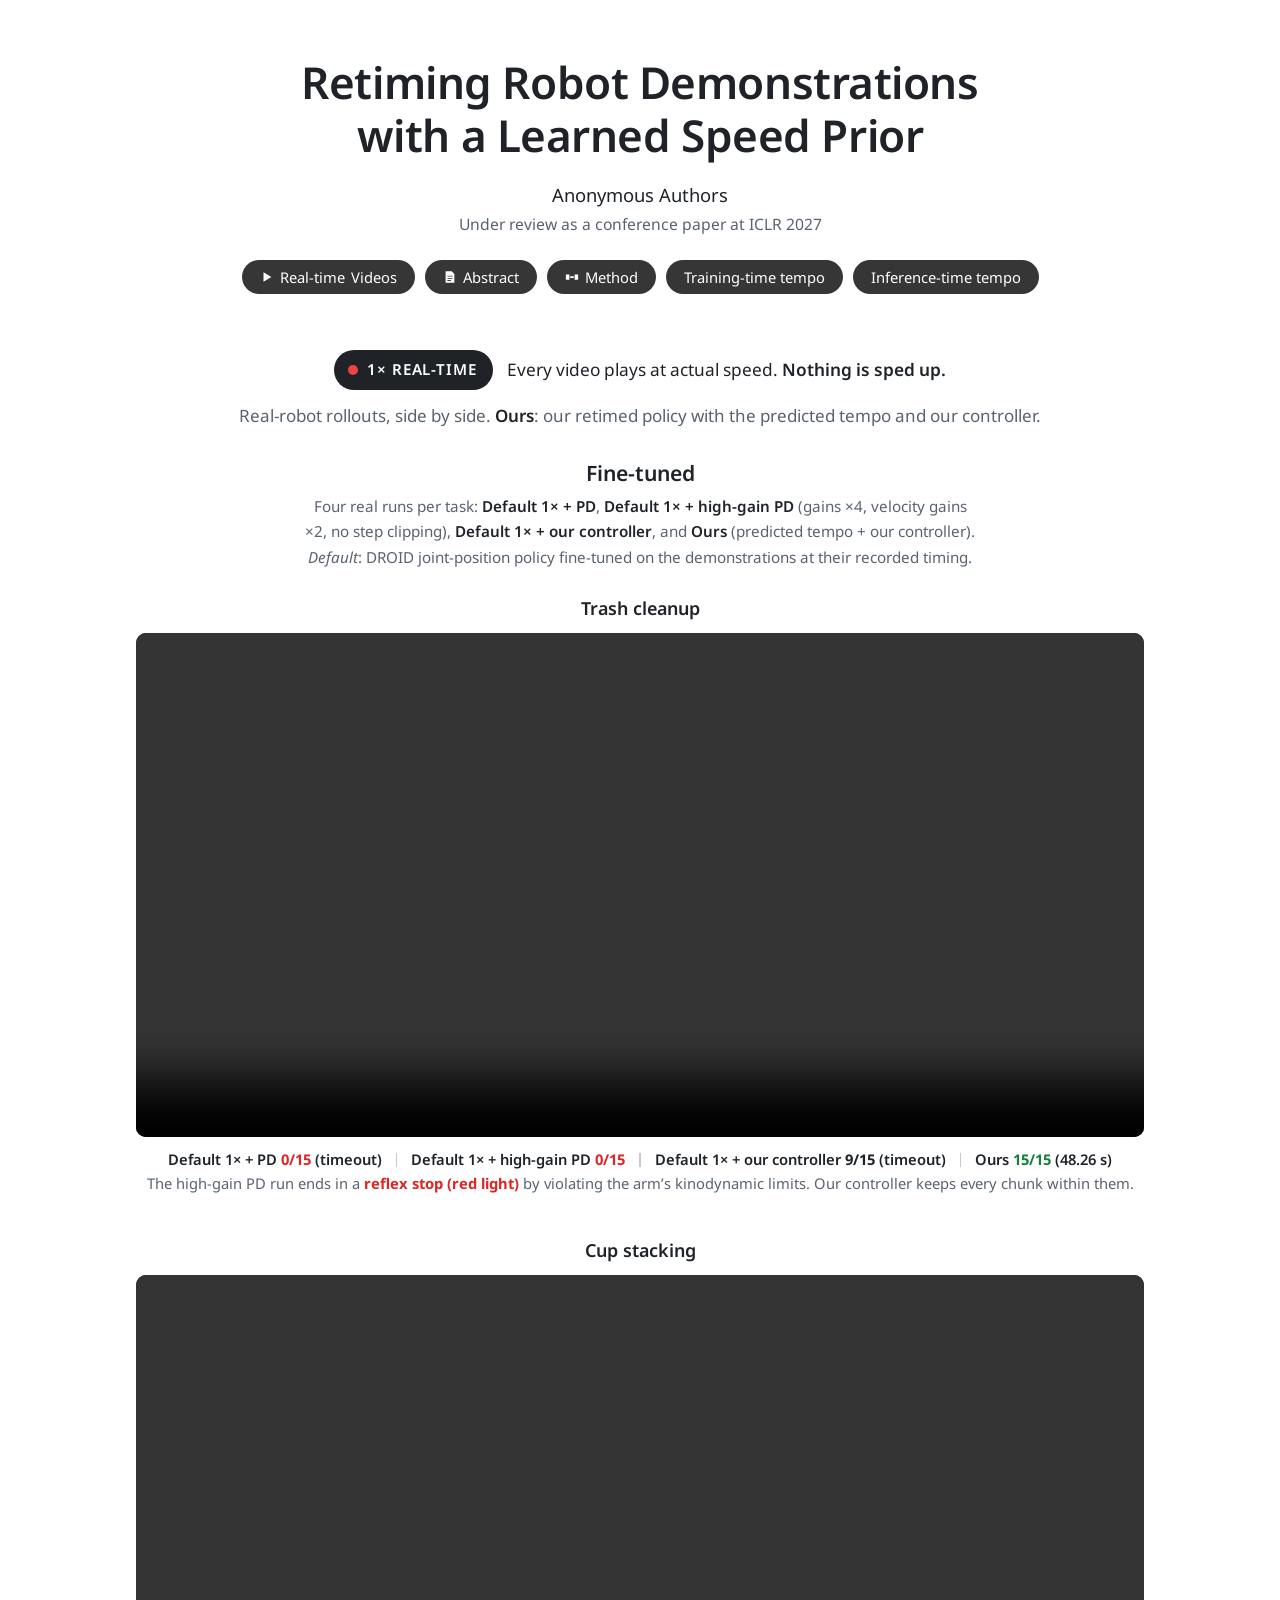
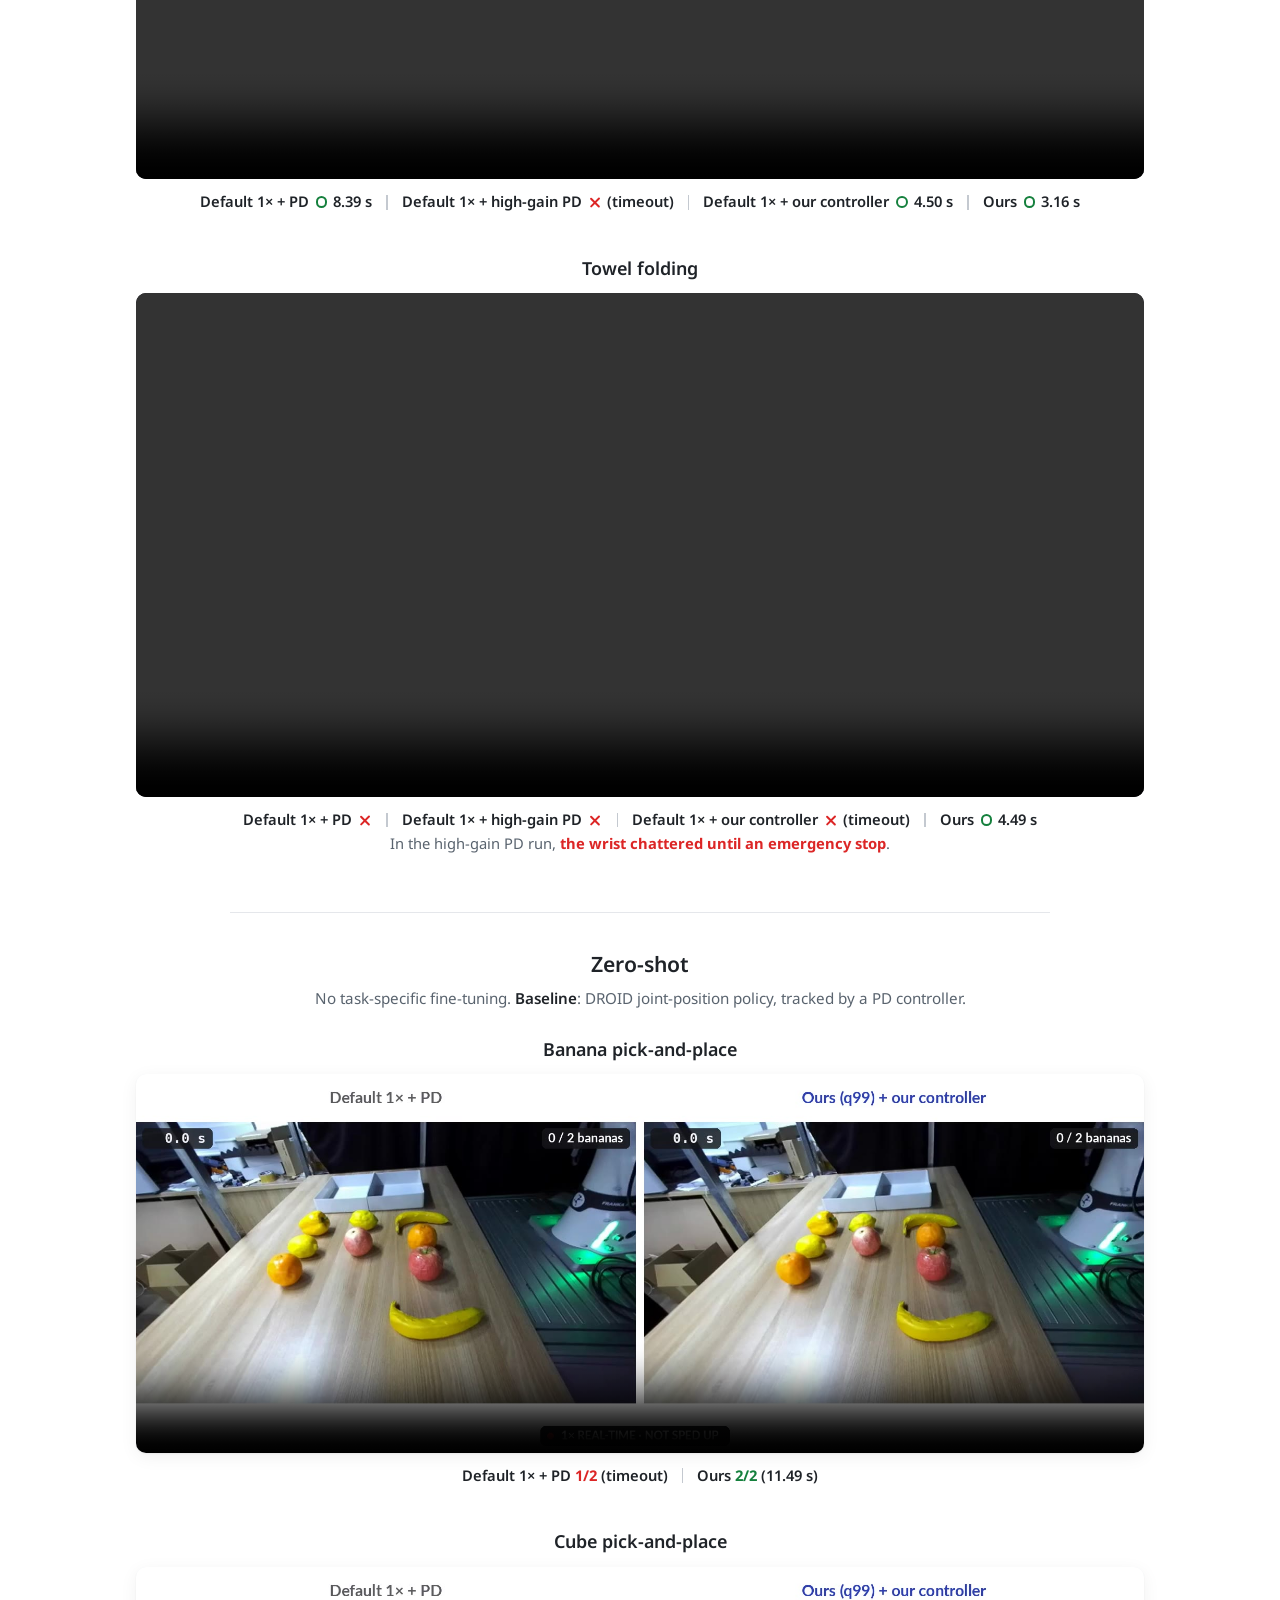
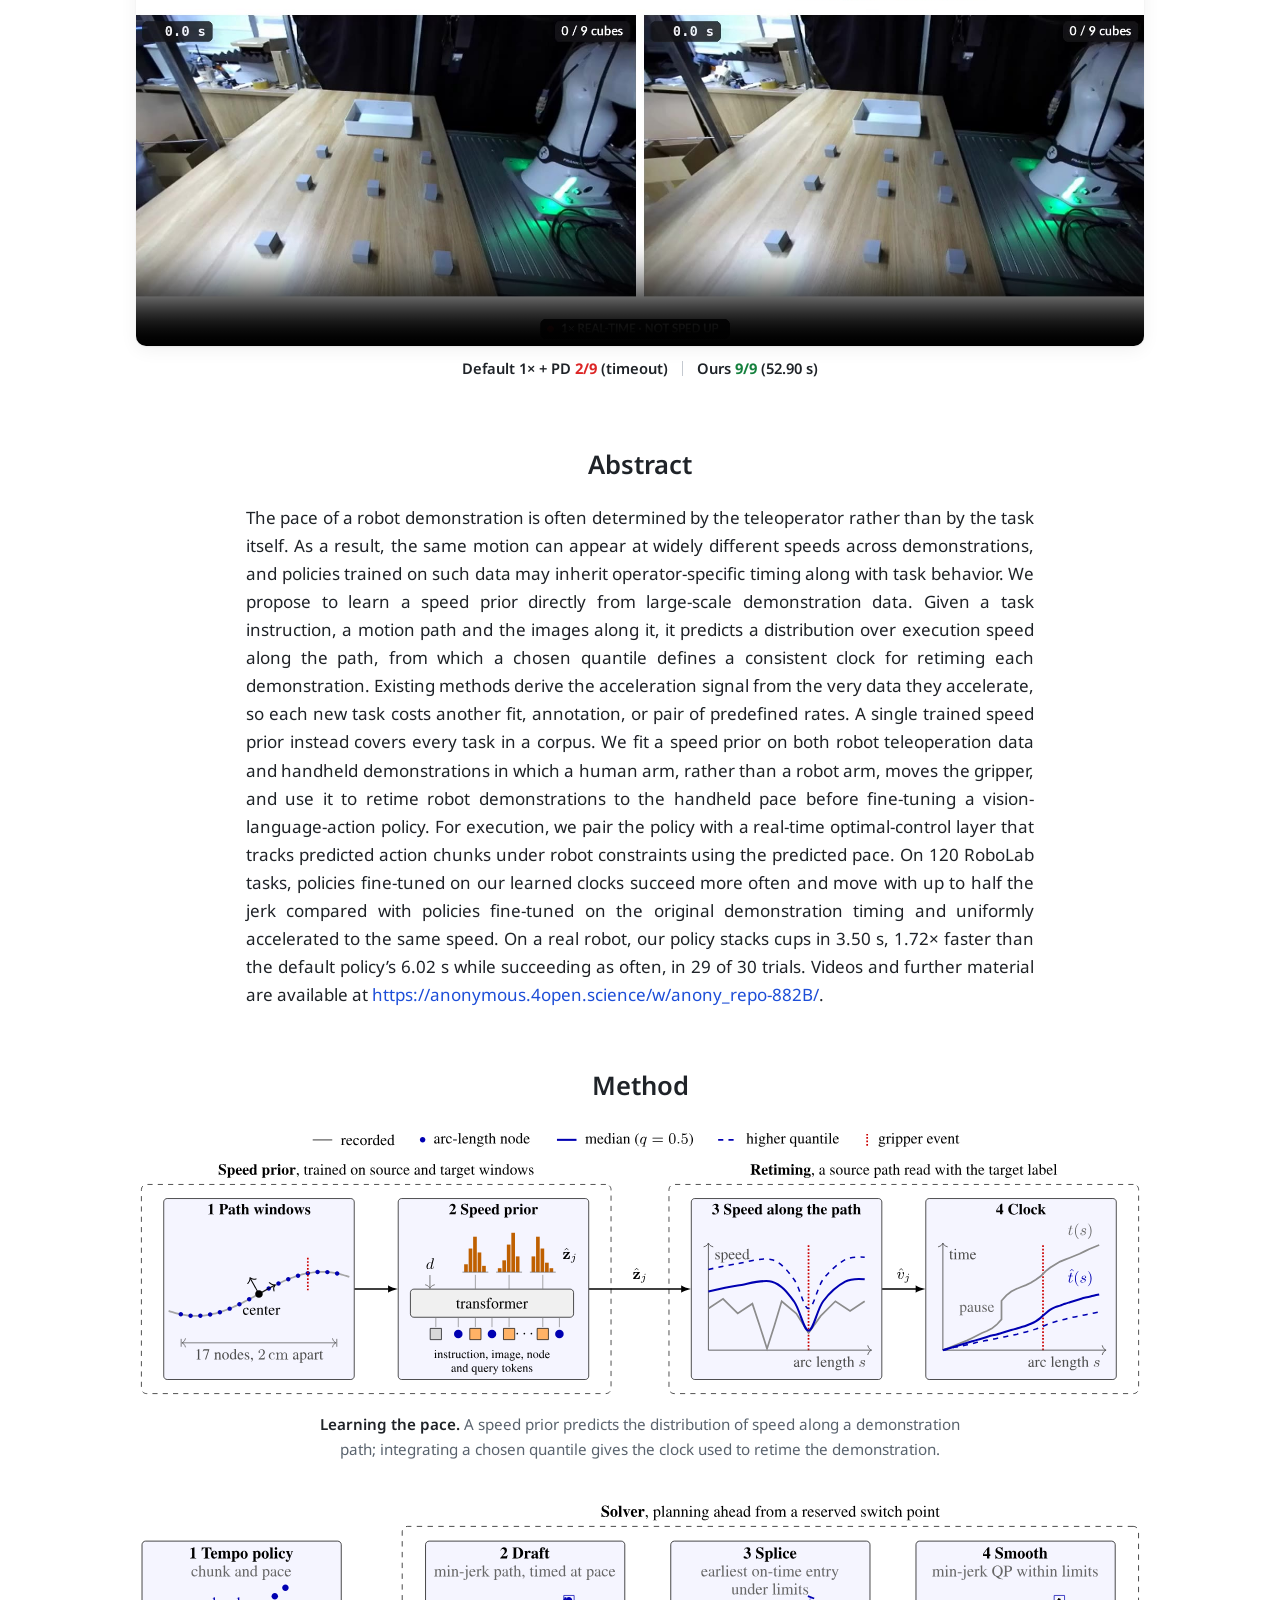
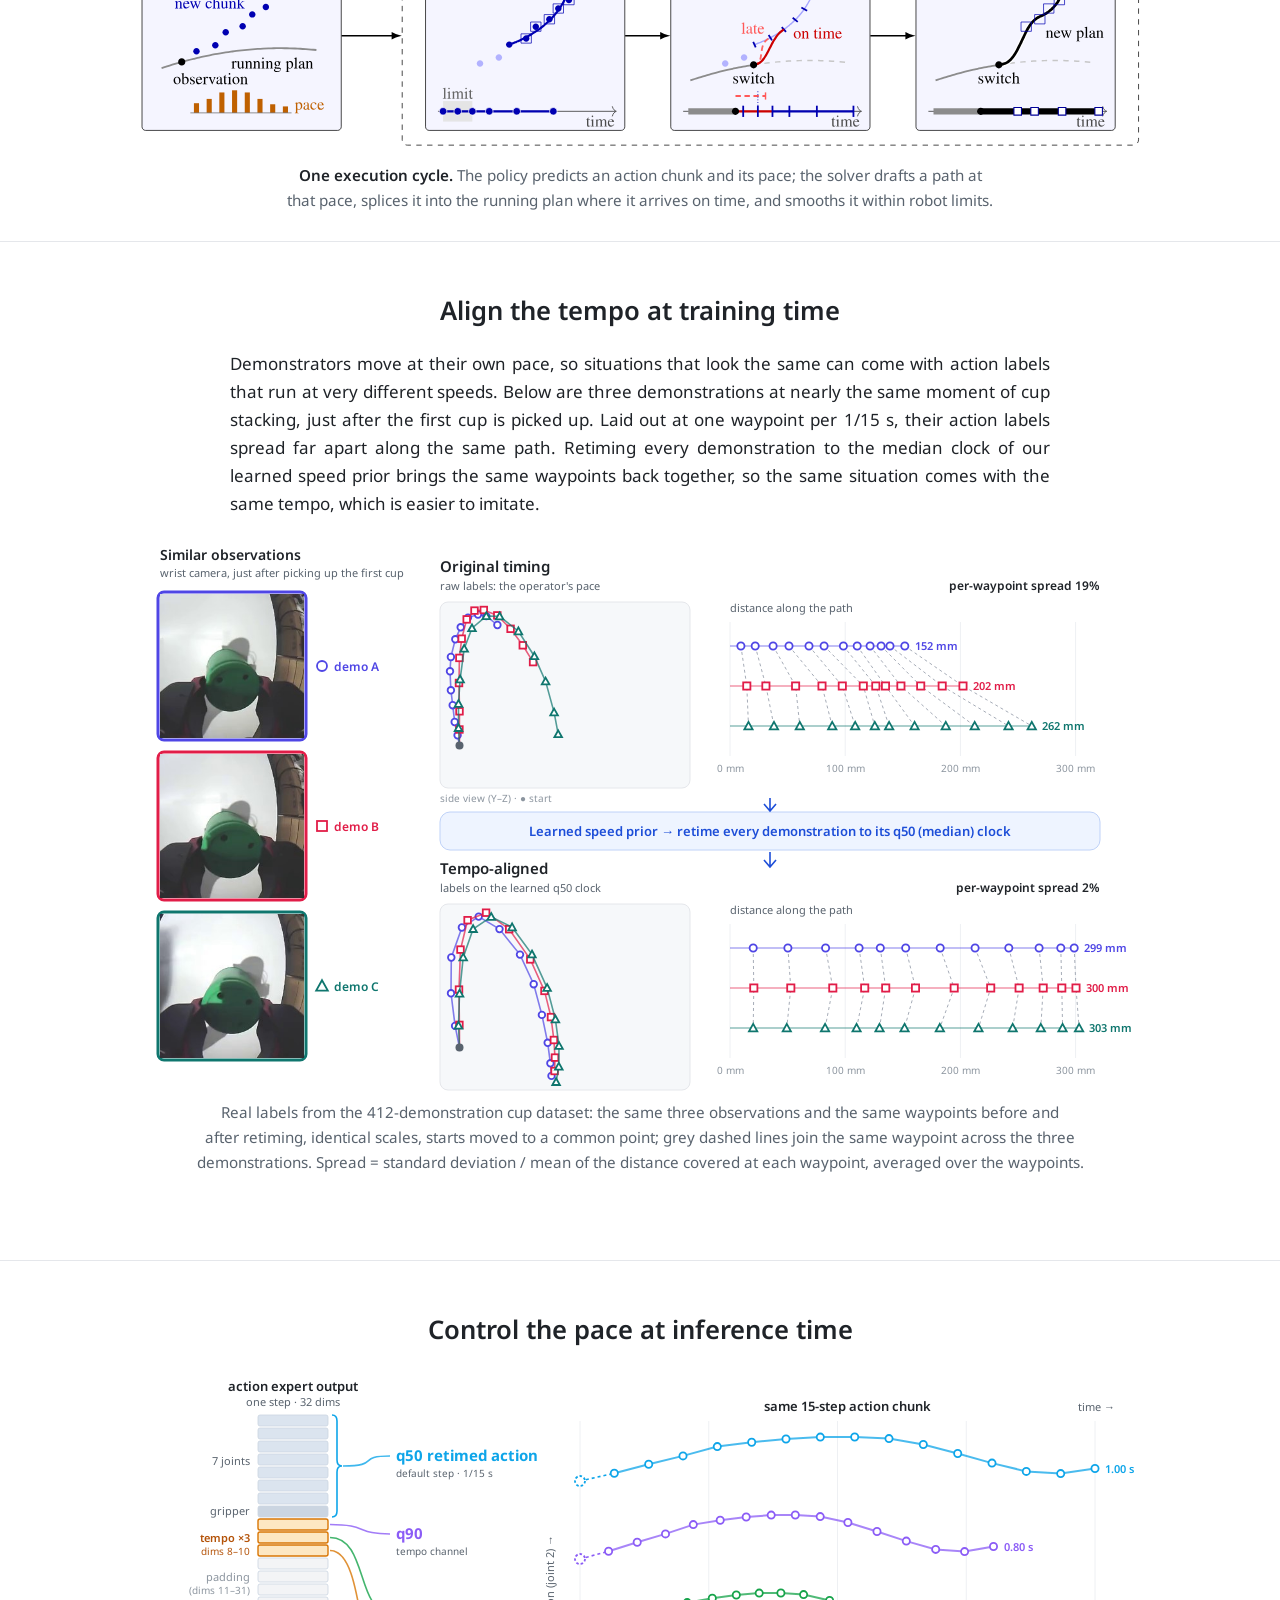
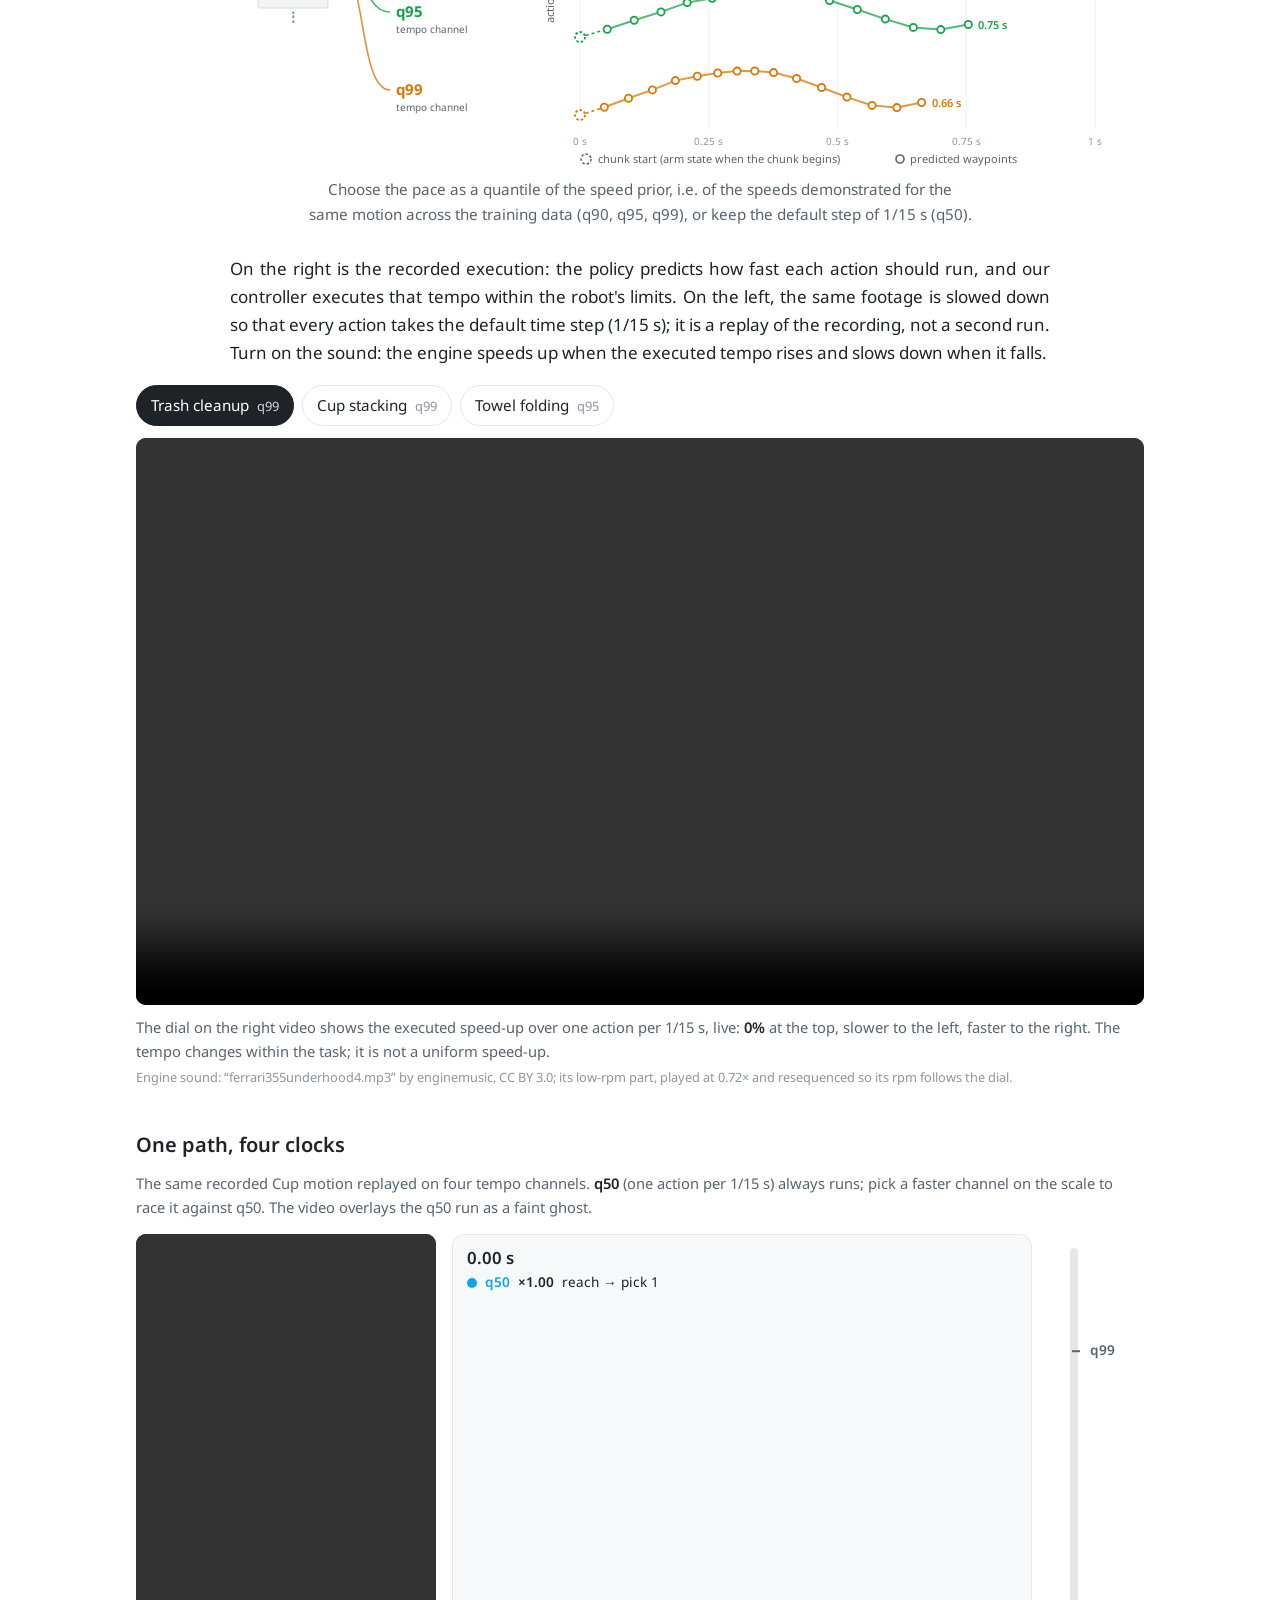
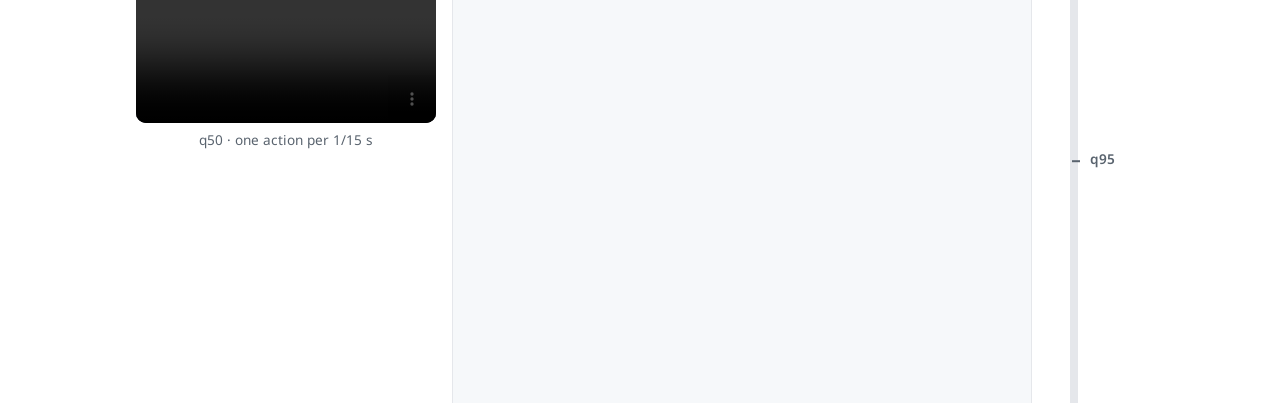
==== index.html @ 2a9e35f8 "Abstract and Method figures from ICLR_2027_new.pdf (Fig. 1 learning the pace, Fig. 2 one execution c" ====
<!DOCTYPE html>
<html lang="en">
<head>
<meta charset="utf-8">
<meta name="viewport" content="width=device-width, initial-scale=1">
<meta name="robots" content="noindex, nofollow">
<meta name="color-scheme" content="light">
<meta name="description" content="Retiming Robot Demonstrations with a Learned Speed Prior: real-robot comparison videos, abstract and method overview.">
<title>Retiming Robot Demonstrations with a Learned Speed Prior</title>
<link rel="icon" href="data:image/svg+xml,%3Csvg xmlns='http://www.w3.org/2000/svg' viewBox='0 0 16 16'%3E%3Ccircle cx='8' cy='8' r='7' fill='%231d4ed8'/%3E%3Cpath d='M6 4.5v7l5.5-3.5z' fill='white'/%3E%3C/svg%3E">
<link rel="preconnect" href="https://fonts.googleapis.com">
<link rel="preconnect" href="https://fonts.gstatic.com" crossorigin>
<link rel="stylesheet" href="https://fonts.googleapis.com/css2?family=Noto+Sans:wght@400;600&display=swap">
<link rel="stylesheet" href="static/css/style.css?v=d8124013">
<link rel="stylesheet" href="static/css/tempo.css?v=18">
<script src="static/js/tempo.js?v=18" defer></script>
</head>
<body>

<header class="hero">
  <div class="container">
    <h1 class="title">Retiming Robot Demonstrations <br>with a Learned Speed Prior</h1>
    <p class="authors">Anonymous Authors</p>
    <p class="venue">Under review as a conference paper at ICLR 2027</p>
    <nav class="links" aria-label="Sections">
      <a class="button" href="#demos"><svg viewBox="0 0 16 16" aria-hidden="true"><path d="M4 2.5v11l9-5.5z"/></svg><span class="hide-sm">Real-time</span>Videos</a>
      <a class="button" href="#abstract"><svg viewBox="0 0 16 16" aria-hidden="true"><path d="M3 1.5h7l3 3v10H3zm2 5v1h6v-1zm0 2.5v1h6V9zm0 2.5v1h4v-1z"/></svg>Abstract</a>
      <a class="button" href="#method"><svg viewBox="0 0 16 16" aria-hidden="true"><path d="M1 5h4v6H1zm5 2h4v2H6zm5-2h4v6h-4z"/></svg>Method</a>
      <a class="button" href="#training-time">Training-time tempo</a>
      <a class="button" href="#inference-time">Inference-time tempo</a>
    </nav>
  </div>
</header>

<main>
  <section id="demos">
    <div class="container">
      <div class="realtime">
        <span class="rt-badge"><span class="rt-dot" aria-hidden="true"></span>1&times; real-time</span>
        <span class="rt-text"><span class="nowrap">Every video plays at actual speed.</span> <strong>Nothing is sped up.</strong></span>
      </div>
      <p class="lead">Real-robot rollouts, side by side. <strong>Ours</strong>: our retimed policy with the predicted tempo and our controller.</p>

      <div class="group-head">
        <h2 class="group-title">Fine-tuned</h2>
        <p class="group-note">Four real runs per task: <strong>Default 1&times; + PD</strong>, <strong>Default 1&times; + high-gain PD</strong> (gains &times;4, velocity gains &times;2, no step clipping), <strong>Default 1&times; + our controller</strong>, and <strong>Ours</strong> (predicted tempo + our controller). <em>Default</em>: DROID joint-position policy fine-tuned on the demonstrations at their recorded timing.</p>
      </div>

      <figure class="demo ladder">
        <h3 class="demo-title">Trash cleanup</h3>
        <video src="static/tempo/ladder_trash.mp4?v=6" controls muted playsinline preload="metadata" aria-label="Trash cleanup: four runs side by side, real time"></video>
        <figcaption class="demo-caption"><span class="result"><span class="it">Default 1&times; + PD <b class="warn">0/15</b> (timeout)</span><span class="sep" aria-hidden="true"></span><span class="it">Default 1&times; + high-gain PD <b class="warn">0/15</b></span><span class="sep" aria-hidden="true"></span><span class="it">Default 1&times; + our controller <b>9/15</b> (timeout)</span><span class="sep" aria-hidden="true"></span><span class="it">Ours <b class="good">15/15</b> (48.26 s)</span></span><br>The high-gain PD run ends in a <b class="warn">reflex stop (red light)</b> by violating the arm&rsquo;s kinodynamic limits. Our controller keeps every chunk within them.</figcaption>
      </figure>
      <figure class="demo ladder">
        <h3 class="demo-title">Cup stacking</h3>
        <video src="static/tempo/ladder_cup.mp4?v=5" controls muted playsinline preload="metadata" aria-label="Cup stacking: four runs side by side, real time"></video>
        <figcaption class="demo-caption"><span class="result"><span class="it">Default 1&times; + PD <span class="mk ok" aria-label="success"></span> 8.39 s</span><span class="sep" aria-hidden="true"></span><span class="it">Default 1&times; + high-gain PD <span class="mk no" aria-label="failure"></span> (timeout)</span><span class="sep" aria-hidden="true"></span><span class="it">Default 1&times; + our controller <span class="mk ok" aria-label="success"></span> 4.50 s</span><span class="sep" aria-hidden="true"></span><span class="it">Ours <span class="mk ok" aria-label="success"></span> 3.16 s</span></span></figcaption>
      </figure>
      <figure class="demo ladder">
        <h3 class="demo-title">Towel folding</h3>
        <video src="static/tempo/ladder_towel.mp4?v=6" controls muted playsinline preload="metadata" aria-label="Towel folding: four runs side by side, real time"></video>
        <figcaption class="demo-caption"><span class="result"><span class="it">Default 1&times; + PD <span class="mk no" aria-label="failure"></span></span><span class="sep" aria-hidden="true"></span><span class="it">Default 1&times; + high-gain PD <span class="mk no" aria-label="failure"></span></span><span class="sep" aria-hidden="true"></span><span class="it">Default 1&times; + our controller <span class="mk no" aria-label="failure"></span> (timeout)</span><span class="sep" aria-hidden="true"></span><span class="it">Ours <span class="mk ok" aria-label="success"></span> 4.49 s</span></span><br>In the high-gain PD run, <b class="warn">the wrist chattered until an emergency stop</b>.</figcaption>
      </figure>


      <div class="group-head sep">
        <h2 class="group-title">Zero-shot</h2>
        <p class="group-note">No task-specific fine-tuning. <strong>Baseline</strong>: DROID joint-position policy, tracked by a PD controller.</p>
      </div>

      <figure class="demo zs">
        <h3 class="demo-title">Banana pick-and-place</h3>
        <div class="video-frame wide">
          <video src="static/tempo/zeroshot_banana.mp4?v=3" poster="static/tempo/zeroshot_banana.jpg?v=3" width="1932" height="726"
                 controls muted playsinline preload="metadata"
                 aria-label="Banana pick-and-place, zero-shot, baseline versus ours, real-time playback"></video>
        </div>
        <figcaption class="demo-caption"><span class="result"><span class="it">Default 1&times; + PD <b class="warn">1/2</b> (timeout)</span><span class="sep" aria-hidden="true"></span><span class="it">Ours <b class="good">2/2</b> (11.49 s)</span></span></figcaption>
      </figure>

      <figure class="demo zs">
        <h3 class="demo-title">Cube pick-and-place</h3>
        <div class="video-frame wide">
          <video src="static/tempo/zeroshot_cube.mp4?v=4" poster="static/tempo/zeroshot_cube.jpg?v=4" width="1932" height="726"
                 controls muted playsinline preload="metadata"
                 aria-label="Cube pick-and-place, zero-shot, baseline versus ours, real-time playback"></video>
        </div>
        <figcaption class="demo-caption"><span class="result"><span class="it">Default 1&times; + PD <b class="warn">2/9</b> (timeout)</span><span class="sep" aria-hidden="true"></span><span class="it">Ours <b class="good">9/9</b> (52.90 s)</span></span></figcaption>
      </figure>
    </div>
  </section>

  <section id="abstract" class="abstract">
    <div class="container narrow">
      <h2 class="section-title">Abstract</h2>
      <p>The pace of a robot demonstration is often determined by the teleoperator rather than by the task itself. As a result, the same motion can appear at widely different speeds across demonstrations, and policies trained on such data may inherit operator-specific timing along with task behavior. We propose to learn a speed prior directly from large-scale demonstration data. Given a task instruction, a motion path and the images along it, it predicts a distribution over execution speed along the path, from which a chosen quantile defines a consistent clock for retiming each demonstration. Existing methods derive the acceleration signal from the very data they accelerate, so each new task costs another fit, annotation, or pair of predefined rates. A single trained speed prior instead covers every task in a corpus. We fit a speed prior on both robot teleoperation data and handheld demonstrations in which a human arm, rather than a robot arm, moves the gripper, and use it to retime robot demonstrations to the handheld pace before fine-tuning a vision-language-action policy. For execution, we pair the policy with a real-time optimal-control layer that tracks predicted action chunks under robot constraints using the predicted pace. On 120 RoboLab tasks, policies fine-tuned on our learned clocks succeed more often and move with up to half the jerk compared with policies fine-tuned on the original demonstration timing and uniformly accelerated to the same speed. On a real robot, our policy stacks cups in 3.50&nbsp;s, 1.72&times; faster than the default policy&rsquo;s 6.02&nbsp;s while succeeding as often, in 29 of 30 trials. Videos and further material are available at <a href="https://anonymous.4open.science/w/anony_repo-882B/">https://anonymous.4open.science/w/anony_repo-882B/</a>.</p>
    </div>
  </section>

  <section id="method">
    <div class="container">
      <h2 class="section-title">Method</h2>

      <figure class="figure">
        <div class="figure-scroll">
          <a href="static/tempo/fig_pace.svg?v=1"><img src="static/tempo/fig_pace.svg?v=1" width="524" height="143"
             alt="Speed prior pipeline: path windows, speed prior, speed along the path, and clock"></a>
        </div>
        <p class="scroll-hint">Swipe to see the whole figure, or tap to enlarge.</p>
        <figcaption><strong>Learning the pace.</strong> A speed prior predicts the distribution of speed along a demonstration path;
          integrating a chosen quantile gives the clock used to retime the demonstration.</figcaption>
      </figure>

      <figure class="figure">
        <div class="figure-scroll">
          <a href="static/tempo/fig_solver.svg?v=1"><img src="static/tempo/fig_solver.svg?v=1" width="524" height="131"
             alt="One execution cycle: tempo policy, then the solver's draft, splice and smooth steps"></a>
        </div>
        <p class="scroll-hint">Swipe to see the whole figure, or tap to enlarge.</p>
        <figcaption><strong>One execution cycle.</strong> The policy predicts an action chunk and its pace; the solver drafts a path at that pace,
          splices it into the running plan where it arrives on time, and smooths it within robot limits.</figcaption>
      </figure>
    </div>
  </section>
<section id="training-time" class="tempo"><div class="container">
<h2 class="section-title">Align the tempo at training time</h2>
<p class="tempo-intro">Demonstrators move at their own pace, so situations that look the same can come with action labels that run at very different speeds. Below are three demonstrations at nearly the same moment of cup stacking, just after the first cup is picked up. Laid out at one waypoint per 1/15 s, their action labels spread far apart along the same path. Retiming every demonstration to the median clock of our learned speed prior brings the same waypoints back together, so the same situation comes with the same tempo, which is easier to imitate.</p>
<figure class="tempo-figure train-figure">
<svg class="train-fig" viewBox="0 0 1000 560" role="img" aria-label="Three similar post-grasp observations; their waypoints before and after tempo alignment.">
<text x="20" y="24" font-size="14" font-weight="600" text-anchor="start" fill="#1f2328">Similar observations</text>
<text x="20" y="41" font-size="11" font-weight="400" text-anchor="start" fill="#59636e">wrist camera, just after picking up the first cup</text>
<rect x="18" y="56" width="148" height="148" rx="6" fill="none" stroke="#4f46e5" stroke-width="3"/>
<image href="static/tempo/train_obs_1.jpg" x="20" y="58" width="144" height="144" preserveAspectRatio="xMidYMid slice"/>
<circle cx="182.0" cy="130.0" r="5" fill="#fff" stroke="#4f46e5" stroke-width="1.8"/>
<text x="194" y="135" font-size="12" font-weight="600" text-anchor="start" fill="#4f46e5">demo A</text>
<rect x="18" y="216" width="148" height="148" rx="6" fill="none" stroke="#e11d48" stroke-width="3"/>
<image href="static/tempo/train_obs_2.jpg" x="20" y="218" width="144" height="144" preserveAspectRatio="xMidYMid slice"/>
<rect x="177.0" y="285.0" width="10" height="10" fill="#fff" stroke="#e11d48" stroke-width="1.8"/>
<text x="194" y="295" font-size="12" font-weight="600" text-anchor="start" fill="#e11d48">demo B</text>
<rect x="18" y="376" width="148" height="148" rx="6" fill="none" stroke="#0f766e" stroke-width="3"/>
<image href="static/tempo/train_obs_3.jpg" x="20" y="378" width="144" height="144" preserveAspectRatio="xMidYMid slice"/>
<path d="M182.0,444.2 L187.8,454.6 L176.2,454.6 Z" fill="#fff" stroke="#0f766e" stroke-width="1.8"/>
<text x="194" y="455" font-size="12" font-weight="600" text-anchor="start" fill="#0f766e">demo C</text>
<text x="300" y="36" font-size="15" font-weight="600" text-anchor="start" fill="#1f2328">Original timing</text>
<text x="300" y="54" font-size="11" font-weight="400" text-anchor="start" fill="#59636e">raw labels: the operator's pace</text>
<rect x="300" y="66" width="250" height="186" rx="8" fill="#f6f8fa" stroke="#e5e7eb"/>
<polyline points="319.5,209.5 317.6,199.3 314.7,186.0 312.7,169.2 310.9,154.3 310.0,135.3 310.9,121.0 315.3,103.3 320.7,91.3 328.0,81.6 338.0,78.5 346.3,80.1 357.4,89.0" fill="none" stroke="#4f46e5" stroke-width="1.6" stroke-opacity="0.7"/>
<circle cx="317.6" cy="199.3" r="3.3" fill="#fff" stroke="#4f46e5" stroke-width="1.8"/>
<circle cx="314.7" cy="186.0" r="3.3" fill="#fff" stroke="#4f46e5" stroke-width="1.8"/>
<circle cx="312.7" cy="169.2" r="3.3" fill="#fff" stroke="#4f46e5" stroke-width="1.8"/>
<circle cx="310.9" cy="154.3" r="3.3" fill="#fff" stroke="#4f46e5" stroke-width="1.8"/>
<circle cx="310.0" cy="135.3" r="3.3" fill="#fff" stroke="#4f46e5" stroke-width="1.8"/>
<circle cx="310.9" cy="121.0" r="3.3" fill="#fff" stroke="#4f46e5" stroke-width="1.8"/>
<circle cx="315.3" cy="103.3" r="3.3" fill="#fff" stroke="#4f46e5" stroke-width="1.8"/>
<circle cx="320.7" cy="91.3" r="3.3" fill="#fff" stroke="#4f46e5" stroke-width="1.8"/>
<circle cx="328.0" cy="81.6" r="3.3" fill="#fff" stroke="#4f46e5" stroke-width="1.8"/>
<circle cx="338.0" cy="78.5" r="3.3" fill="#fff" stroke="#4f46e5" stroke-width="1.8"/>
<circle cx="346.3" cy="80.1" r="3.3" fill="#fff" stroke="#4f46e5" stroke-width="1.8"/>
<circle cx="357.4" cy="89.0" r="3.3" fill="#fff" stroke="#4f46e5" stroke-width="1.8"/>
<polyline points="319.5,209.5 319.4,193.5 319.5,175.3 319.0,147.0 319.4,121.9 321.7,102.7 326.7,83.4 334.5,74.6 343.8,74.0 357.3,79.4 370.6,92.8 382.8,109.3 393.1,126.1" fill="none" stroke="#e11d48" stroke-width="1.6" stroke-opacity="0.7"/>
<rect x="316.1" y="190.2" width="6.6" height="6.6" fill="#fff" stroke="#e11d48" stroke-width="1.8"/>
<rect x="316.2" y="172.0" width="6.6" height="6.6" fill="#fff" stroke="#e11d48" stroke-width="1.8"/>
<rect x="315.7" y="143.7" width="6.6" height="6.6" fill="#fff" stroke="#e11d48" stroke-width="1.8"/>
<rect x="316.1" y="118.6" width="6.6" height="6.6" fill="#fff" stroke="#e11d48" stroke-width="1.8"/>
<rect x="318.4" y="99.4" width="6.6" height="6.6" fill="#fff" stroke="#e11d48" stroke-width="1.8"/>
<rect x="323.4" y="80.1" width="6.6" height="6.6" fill="#fff" stroke="#e11d48" stroke-width="1.8"/>
<rect x="331.2" y="71.3" width="6.6" height="6.6" fill="#fff" stroke="#e11d48" stroke-width="1.8"/>
<rect x="340.5" y="70.7" width="6.6" height="6.6" fill="#fff" stroke="#e11d48" stroke-width="1.8"/>
<rect x="354.0" y="76.1" width="6.6" height="6.6" fill="#fff" stroke="#e11d48" stroke-width="1.8"/>
<rect x="367.3" y="89.5" width="6.6" height="6.6" fill="#fff" stroke="#e11d48" stroke-width="1.8"/>
<rect x="379.5" y="106.0" width="6.6" height="6.6" fill="#fff" stroke="#e11d48" stroke-width="1.8"/>
<rect x="389.8" y="122.8" width="6.6" height="6.6" fill="#fff" stroke="#e11d48" stroke-width="1.8"/>
<polyline points="319.5,209.5 318.5,192.0 318.5,167.8 320.1,143.3 324.2,112.6 332.0,92.2 346.3,80.1 359.6,80.3 378.4,95.2 394.4,120.2 405.6,145.4 414.1,176.4 418.2,198.2" fill="none" stroke="#0f766e" stroke-width="1.6" stroke-opacity="0.7"/>
<path d="M318.5,188.2 L322.3,195.0 L314.7,195.0 Z" fill="#fff" stroke="#0f766e" stroke-width="1.8"/>
<path d="M318.5,164.0 L322.3,170.8 L314.7,170.8 Z" fill="#fff" stroke="#0f766e" stroke-width="1.8"/>
<path d="M320.1,139.5 L323.9,146.3 L316.3,146.3 Z" fill="#fff" stroke="#0f766e" stroke-width="1.8"/>
<path d="M324.2,108.9 L328.0,115.7 L320.4,115.7 Z" fill="#fff" stroke="#0f766e" stroke-width="1.8"/>
<path d="M332.0,88.4 L335.8,95.2 L328.2,95.2 Z" fill="#fff" stroke="#0f766e" stroke-width="1.8"/>
<path d="M346.3,76.3 L350.1,83.1 L342.5,83.1 Z" fill="#fff" stroke="#0f766e" stroke-width="1.8"/>
<path d="M359.6,76.5 L363.4,83.3 L355.8,83.3 Z" fill="#fff" stroke="#0f766e" stroke-width="1.8"/>
<path d="M378.4,91.4 L382.2,98.3 L374.6,98.3 Z" fill="#fff" stroke="#0f766e" stroke-width="1.8"/>
<path d="M394.4,116.4 L398.2,123.2 L390.6,123.2 Z" fill="#fff" stroke="#0f766e" stroke-width="1.8"/>
<path d="M405.6,141.6 L409.4,148.4 L401.8,148.4 Z" fill="#fff" stroke="#0f766e" stroke-width="1.8"/>
<path d="M414.1,172.6 L417.9,179.4 L410.3,179.4 Z" fill="#fff" stroke="#0f766e" stroke-width="1.8"/>
<path d="M418.2,194.4 L422.0,201.2 L414.4,201.2 Z" fill="#fff" stroke="#0f766e" stroke-width="1.8"/>
<circle cx="319.5" cy="209.5" r="4" fill="#59636e"/>
<text x="300" y="266" font-size="10" font-weight="400" text-anchor="start" fill="#8c959f">side view (Y–Z) · ● start</text>
<text x="590" y="76" font-size="11" font-weight="400" text-anchor="start" fill="#59636e">distance along the path</text>
<line x1="590.0" y1="86" x2="590.0" y2="220" stroke="#eef0f3"/>
<text x="590.0" y="236" font-size="10" font-weight="400" text-anchor="middle" fill="#8c959f">0 mm</text>
<line x1="705.2" y1="86" x2="705.2" y2="220" stroke="#eef0f3"/>
<text x="705.2112030803646" y="236" font-size="10" font-weight="400" text-anchor="middle" fill="#8c959f">100 mm</text>
<line x1="820.4" y1="86" x2="820.4" y2="220" stroke="#eef0f3"/>
<text x="820.4224061607292" y="236" font-size="10" font-weight="400" text-anchor="middle" fill="#8c959f">200 mm</text>
<line x1="935.6" y1="86" x2="935.6" y2="220" stroke="#eef0f3"/>
<text x="935.6336092410938" y="236" font-size="10" font-weight="400" text-anchor="middle" fill="#8c959f">300 mm</text>
<polyline points="600.9,110.0 606.8,150.0 608.5,190.0" fill="none" stroke="#9ca3af" stroke-width="0.9" stroke-dasharray="3 3"/>
<polyline points="615.2,110.0 625.9,150.0 634.0,190.0" fill="none" stroke="#9ca3af" stroke-width="0.9" stroke-dasharray="3 3"/>
<polyline points="633.1,110.0 655.6,150.0 659.8,190.0" fill="none" stroke="#9ca3af" stroke-width="0.9" stroke-dasharray="3 3"/>
<polyline points="649.0,110.0 682.0,150.0 692.2,190.0" fill="none" stroke="#9ca3af" stroke-width="0.9" stroke-dasharray="3 3"/>
<polyline points="669.0,110.0 702.3,150.0 715.2,190.0" fill="none" stroke="#9ca3af" stroke-width="0.9" stroke-dasharray="3 3"/>
<polyline points="684.1,110.0 723.3,150.0 734.8,190.0" fill="none" stroke="#9ca3af" stroke-width="0.9" stroke-dasharray="3 3"/>
<polyline points="703.4,110.0 735.8,150.0 749.1,190.0" fill="none" stroke="#9ca3af" stroke-width="0.9" stroke-dasharray="3 3"/>
<polyline points="717.2,110.0 745.5,150.0 774.6,190.0" fill="none" stroke="#9ca3af" stroke-width="0.9" stroke-dasharray="3 3"/>
<polyline points="730.1,110.0 760.9,150.0 805.8,190.0" fill="none" stroke="#9ca3af" stroke-width="0.9" stroke-dasharray="3 3"/>
<polyline points="741.1,110.0 780.7,150.0 834.7,190.0" fill="none" stroke="#9ca3af" stroke-width="0.9" stroke-dasharray="3 3"/>
<polyline points="750.0,110.0 802.2,150.0 868.5,190.0" fill="none" stroke="#9ca3af" stroke-width="0.9" stroke-dasharray="3 3"/>
<polyline points="764.8,110.0 823.0,150.0 891.8,190.0" fill="none" stroke="#9ca3af" stroke-width="0.9" stroke-dasharray="3 3"/>
<line x1="590.0" y1="110" x2="764.8" y2="110" stroke="#4f46e5" stroke-width="2" stroke-opacity="0.35"/>
<circle cx="600.9" cy="110.0" r="3.6" fill="#fff" stroke="#4f46e5" stroke-width="1.8"/>
<circle cx="615.2" cy="110.0" r="3.6" fill="#fff" stroke="#4f46e5" stroke-width="1.8"/>
<circle cx="633.1" cy="110.0" r="3.6" fill="#fff" stroke="#4f46e5" stroke-width="1.8"/>
<circle cx="649.0" cy="110.0" r="3.6" fill="#fff" stroke="#4f46e5" stroke-width="1.8"/>
<circle cx="669.0" cy="110.0" r="3.6" fill="#fff" stroke="#4f46e5" stroke-width="1.8"/>
<circle cx="684.1" cy="110.0" r="3.6" fill="#fff" stroke="#4f46e5" stroke-width="1.8"/>
<circle cx="703.4" cy="110.0" r="3.6" fill="#fff" stroke="#4f46e5" stroke-width="1.8"/>
<circle cx="717.2" cy="110.0" r="3.6" fill="#fff" stroke="#4f46e5" stroke-width="1.8"/>
<circle cx="730.1" cy="110.0" r="3.6" fill="#fff" stroke="#4f46e5" stroke-width="1.8"/>
<circle cx="741.1" cy="110.0" r="3.6" fill="#fff" stroke="#4f46e5" stroke-width="1.8"/>
<circle cx="750.0" cy="110.0" r="3.6" fill="#fff" stroke="#4f46e5" stroke-width="1.8"/>
<circle cx="764.8" cy="110.0" r="3.6" fill="#fff" stroke="#4f46e5" stroke-width="1.8"/>
<text x="774.8448649724121" y="114" font-size="11" font-weight="600" text-anchor="start" fill="#4f46e5">152 mm</text>
<line x1="590.0" y1="150" x2="823.0" y2="150" stroke="#e11d48" stroke-width="2" stroke-opacity="0.35"/>
<rect x="603.2" y="146.4" width="7.2" height="7.2" fill="#fff" stroke="#e11d48" stroke-width="1.8"/>
<rect x="622.3" y="146.4" width="7.2" height="7.2" fill="#fff" stroke="#e11d48" stroke-width="1.8"/>
<rect x="652.0" y="146.4" width="7.2" height="7.2" fill="#fff" stroke="#e11d48" stroke-width="1.8"/>
<rect x="678.4" y="146.4" width="7.2" height="7.2" fill="#fff" stroke="#e11d48" stroke-width="1.8"/>
<rect x="698.7" y="146.4" width="7.2" height="7.2" fill="#fff" stroke="#e11d48" stroke-width="1.8"/>
<rect x="719.7" y="146.4" width="7.2" height="7.2" fill="#fff" stroke="#e11d48" stroke-width="1.8"/>
<rect x="732.2" y="146.4" width="7.2" height="7.2" fill="#fff" stroke="#e11d48" stroke-width="1.8"/>
<rect x="741.9" y="146.4" width="7.2" height="7.2" fill="#fff" stroke="#e11d48" stroke-width="1.8"/>
<rect x="757.3" y="146.4" width="7.2" height="7.2" fill="#fff" stroke="#e11d48" stroke-width="1.8"/>
<rect x="777.1" y="146.4" width="7.2" height="7.2" fill="#fff" stroke="#e11d48" stroke-width="1.8"/>
<rect x="798.6" y="146.4" width="7.2" height="7.2" fill="#fff" stroke="#e11d48" stroke-width="1.8"/>
<rect x="819.4" y="146.4" width="7.2" height="7.2" fill="#fff" stroke="#e11d48" stroke-width="1.8"/>
<text x="832.9643894359436" y="154" font-size="11" font-weight="600" text-anchor="start" fill="#e11d48">202 mm</text>
<line x1="590.0" y1="190" x2="891.8" y2="190" stroke="#0f766e" stroke-width="2" stroke-opacity="0.35"/>
<path d="M608.5,185.9 L612.6,193.3 L604.4,193.3 Z" fill="#fff" stroke="#0f766e" stroke-width="1.8"/>
<path d="M634.0,185.9 L638.1,193.3 L629.8,193.3 Z" fill="#fff" stroke="#0f766e" stroke-width="1.8"/>
<path d="M659.8,185.9 L663.9,193.3 L655.7,193.3 Z" fill="#fff" stroke="#0f766e" stroke-width="1.8"/>
<path d="M692.2,185.9 L696.4,193.3 L688.1,193.3 Z" fill="#fff" stroke="#0f766e" stroke-width="1.8"/>
<path d="M715.2,185.9 L719.3,193.3 L711.0,193.3 Z" fill="#fff" stroke="#0f766e" stroke-width="1.8"/>
<path d="M734.8,185.9 L739.0,193.3 L730.7,193.3 Z" fill="#fff" stroke="#0f766e" stroke-width="1.8"/>
<path d="M749.1,185.9 L753.3,193.3 L745.0,193.3 Z" fill="#fff" stroke="#0f766e" stroke-width="1.8"/>
<path d="M774.6,185.9 L778.7,193.3 L770.5,193.3 Z" fill="#fff" stroke="#0f766e" stroke-width="1.8"/>
<path d="M805.8,185.9 L809.9,193.3 L801.6,193.3 Z" fill="#fff" stroke="#0f766e" stroke-width="1.8"/>
<path d="M834.7,185.9 L838.9,193.3 L830.6,193.3 Z" fill="#fff" stroke="#0f766e" stroke-width="1.8"/>
<path d="M868.5,185.9 L872.7,193.3 L864.4,193.3 Z" fill="#fff" stroke="#0f766e" stroke-width="1.8"/>
<path d="M891.8,185.9 L895.9,193.3 L887.6,193.3 Z" fill="#fff" stroke="#0f766e" stroke-width="1.8"/>
<text x="901.7895615050386" y="194" font-size="11" font-weight="600" text-anchor="start" fill="#0f766e">262 mm</text>
<text x="960" y="54" font-size="12" font-weight="600" text-anchor="end" fill="#1f2328">per-waypoint spread 19%</text>
<rect x="300" y="276" width="660" height="38" rx="10" fill="#eef4ff" stroke="#bfd2f8"/>
<text x="630" y="300" font-size="13" font-weight="600" text-anchor="middle" fill="#1d4ed8">Learned speed prior → retime every demonstration to its q50 (median) clock</text>
<path d="M630,262 L630,274 M624,268 L630,275 L636,268" stroke="#1d4ed8" stroke-width="1.6" fill="none"/>
<path d="M630,316 L630,330 M624,324 L630,331 L636,324" stroke="#1d4ed8" stroke-width="1.6" fill="none"/>
<text x="300" y="338" font-size="15" font-weight="600" text-anchor="start" fill="#1f2328">Tempo-aligned</text>
<text x="300" y="356" font-size="11" font-weight="400" text-anchor="start" fill="#59636e">labels on the learned q50 clock</text>
<rect x="300" y="368" width="250" height="186" rx="8" fill="#f6f8fa" stroke="#e5e7eb"/>
<polyline points="319.5,511.5 315.1,489.9 311.0,457.3 311.3,421.5 321.9,391.5 338.7,380.6 359.5,393.1 380.0,418.6 393.7,448.2 401.9,478.9 407.7,506.8 410.4,527.3 411.5,539.9" fill="none" stroke="#4f46e5" stroke-width="1.6" stroke-opacity="0.7"/>
<circle cx="315.1" cy="489.9" r="3.3" fill="#fff" stroke="#4f46e5" stroke-width="1.8"/>
<circle cx="311.0" cy="457.3" r="3.3" fill="#fff" stroke="#4f46e5" stroke-width="1.8"/>
<circle cx="311.3" cy="421.5" r="3.3" fill="#fff" stroke="#4f46e5" stroke-width="1.8"/>
<circle cx="321.9" cy="391.5" r="3.3" fill="#fff" stroke="#4f46e5" stroke-width="1.8"/>
<circle cx="338.7" cy="380.6" r="3.3" fill="#fff" stroke="#4f46e5" stroke-width="1.8"/>
<circle cx="359.5" cy="393.1" r="3.3" fill="#fff" stroke="#4f46e5" stroke-width="1.8"/>
<circle cx="380.0" cy="418.6" r="3.3" fill="#fff" stroke="#4f46e5" stroke-width="1.8"/>
<circle cx="393.7" cy="448.2" r="3.3" fill="#fff" stroke="#4f46e5" stroke-width="1.8"/>
<circle cx="401.9" cy="478.9" r="3.3" fill="#fff" stroke="#4f46e5" stroke-width="1.8"/>
<circle cx="407.7" cy="506.8" r="3.3" fill="#fff" stroke="#4f46e5" stroke-width="1.8"/>
<circle cx="410.4" cy="527.3" r="3.3" fill="#fff" stroke="#4f46e5" stroke-width="1.8"/>
<circle cx="411.5" cy="539.9" r="3.3" fill="#fff" stroke="#4f46e5" stroke-width="1.8"/>
<polyline points="319.5,511.5 319.4,488.9 319.0,453.6 320.5,413.6 327.6,384.2 346.1,376.7 369.2,393.2 390.3,423.4 404.5,454.9 411.0,481.1 413.9,504.0 415.0,521.6 414.6,535.0" fill="none" stroke="#e11d48" stroke-width="1.6" stroke-opacity="0.7"/>
<rect x="316.1" y="485.6" width="6.6" height="6.6" fill="#fff" stroke="#e11d48" stroke-width="1.8"/>
<rect x="315.7" y="450.3" width="6.6" height="6.6" fill="#fff" stroke="#e11d48" stroke-width="1.8"/>
<rect x="317.2" y="410.3" width="6.6" height="6.6" fill="#fff" stroke="#e11d48" stroke-width="1.8"/>
<rect x="324.3" y="380.9" width="6.6" height="6.6" fill="#fff" stroke="#e11d48" stroke-width="1.8"/>
<rect x="342.8" y="373.4" width="6.6" height="6.6" fill="#fff" stroke="#e11d48" stroke-width="1.8"/>
<rect x="365.9" y="389.9" width="6.6" height="6.6" fill="#fff" stroke="#e11d48" stroke-width="1.8"/>
<rect x="387.0" y="420.1" width="6.6" height="6.6" fill="#fff" stroke="#e11d48" stroke-width="1.8"/>
<rect x="401.2" y="451.6" width="6.6" height="6.6" fill="#fff" stroke="#e11d48" stroke-width="1.8"/>
<rect x="407.7" y="477.8" width="6.6" height="6.6" fill="#fff" stroke="#e11d48" stroke-width="1.8"/>
<rect x="410.6" y="500.7" width="6.6" height="6.6" fill="#fff" stroke="#e11d48" stroke-width="1.8"/>
<rect x="411.7" y="518.3" width="6.6" height="6.6" fill="#fff" stroke="#e11d48" stroke-width="1.8"/>
<rect x="411.3" y="531.7" width="6.6" height="6.6" fill="#fff" stroke="#e11d48" stroke-width="1.8"/>
<polyline points="319.5,511.5 318.5,489.5 319.5,457.6 323.2,421.4 333.1,393.0 351.2,380.8 372.1,391.2 392.0,418.3 407.1,451.8 415.4,483.3 419.0,509.9 418.8,530.6 416.1,546.0" fill="none" stroke="#0f766e" stroke-width="1.6" stroke-opacity="0.7"/>
<path d="M318.5,485.7 L322.3,492.6 L314.7,492.6 Z" fill="#fff" stroke="#0f766e" stroke-width="1.8"/>
<path d="M319.5,453.8 L323.3,460.6 L315.7,460.6 Z" fill="#fff" stroke="#0f766e" stroke-width="1.8"/>
<path d="M323.2,417.6 L327.0,424.4 L319.4,424.4 Z" fill="#fff" stroke="#0f766e" stroke-width="1.8"/>
<path d="M333.1,389.2 L336.9,396.0 L329.3,396.0 Z" fill="#fff" stroke="#0f766e" stroke-width="1.8"/>
<path d="M351.2,377.0 L355.0,383.9 L347.4,383.9 Z" fill="#fff" stroke="#0f766e" stroke-width="1.8"/>
<path d="M372.1,387.4 L375.9,394.3 L368.3,394.3 Z" fill="#fff" stroke="#0f766e" stroke-width="1.8"/>
<path d="M392.0,414.5 L395.7,421.3 L388.2,421.3 Z" fill="#fff" stroke="#0f766e" stroke-width="1.8"/>
<path d="M407.1,448.0 L410.9,454.8 L403.3,454.8 Z" fill="#fff" stroke="#0f766e" stroke-width="1.8"/>
<path d="M415.4,479.5 L419.2,486.4 L411.6,486.4 Z" fill="#fff" stroke="#0f766e" stroke-width="1.8"/>
<path d="M419.0,506.1 L422.8,512.9 L415.2,512.9 Z" fill="#fff" stroke="#0f766e" stroke-width="1.8"/>
<path d="M418.8,526.8 L422.6,533.6 L415.0,533.6 Z" fill="#fff" stroke="#0f766e" stroke-width="1.8"/>
<path d="M416.1,542.2 L419.9,549.0 L412.3,549.0 Z" fill="#fff" stroke="#0f766e" stroke-width="1.8"/>
<circle cx="319.5" cy="511.5" r="4" fill="#59636e"/>
<text x="300" y="568" font-size="10" font-weight="400" text-anchor="start" fill="#8c959f">side view (Y–Z) · ● start</text>
<text x="590" y="378" font-size="11" font-weight="400" text-anchor="start" fill="#59636e">distance along the path</text>
<line x1="590.0" y1="388" x2="590.0" y2="522" stroke="#eef0f3"/>
<text x="590.0" y="538" font-size="10" font-weight="400" text-anchor="middle" fill="#8c959f">0 mm</text>
<line x1="705.2" y1="388" x2="705.2" y2="522" stroke="#eef0f3"/>
<text x="705.2112030803646" y="538" font-size="10" font-weight="400" text-anchor="middle" fill="#8c959f">100 mm</text>
<line x1="820.4" y1="388" x2="820.4" y2="522" stroke="#eef0f3"/>
<text x="820.4224061607292" y="538" font-size="10" font-weight="400" text-anchor="middle" fill="#8c959f">200 mm</text>
<line x1="935.6" y1="388" x2="935.6" y2="522" stroke="#eef0f3"/>
<text x="935.6336092410938" y="538" font-size="10" font-weight="400" text-anchor="middle" fill="#8c959f">300 mm</text>
<polyline points="613.2,412.0 613.8,452.0 613.2,492.0" fill="none" stroke="#9ca3af" stroke-width="0.9" stroke-dasharray="3 3"/>
<polyline points="647.9,412.0 650.8,452.0 646.8,492.0" fill="none" stroke="#9ca3af" stroke-width="0.9" stroke-dasharray="3 3"/>
<polyline points="685.6,412.0 692.8,452.0 685.1,492.0" fill="none" stroke="#9ca3af" stroke-width="0.9" stroke-dasharray="3 3"/>
<polyline points="719.1,412.0 724.7,452.0 716.6,492.0" fill="none" stroke="#9ca3af" stroke-width="0.9" stroke-dasharray="3 3"/>
<polyline points="740.3,412.0 745.7,452.0 739.5,492.0" fill="none" stroke="#9ca3af" stroke-width="0.9" stroke-dasharray="3 3"/>
<polyline points="765.7,412.0 775.5,452.0 764.6,492.0" fill="none" stroke="#9ca3af" stroke-width="0.9" stroke-dasharray="3 3"/>
<polyline points="800.2,412.0 814.2,452.0 799.8,492.0" fill="none" stroke="#9ca3af" stroke-width="0.9" stroke-dasharray="3 3"/>
<polyline points="835.1,412.0 850.7,452.0 838.5,492.0" fill="none" stroke="#9ca3af" stroke-width="0.9" stroke-dasharray="3 3"/>
<polyline points="868.8,412.0 879.1,452.0 872.7,492.0" fill="none" stroke="#9ca3af" stroke-width="0.9" stroke-dasharray="3 3"/>
<polyline points="899.1,412.0 903.2,452.0 900.8,492.0" fill="none" stroke="#9ca3af" stroke-width="0.9" stroke-dasharray="3 3"/>
<polyline points="920.8,412.0 921.8,452.0 922.6,492.0" fill="none" stroke="#9ca3af" stroke-width="0.9" stroke-dasharray="3 3"/>
<polyline points="934.2,412.0 936.0,452.0 939.1,492.0" fill="none" stroke="#9ca3af" stroke-width="0.9" stroke-dasharray="3 3"/>
<line x1="590.0" y1="412" x2="934.2" y2="412" stroke="#4f46e5" stroke-width="2" stroke-opacity="0.35"/>
<circle cx="613.2" cy="412.0" r="3.6" fill="#fff" stroke="#4f46e5" stroke-width="1.8"/>
<circle cx="647.9" cy="412.0" r="3.6" fill="#fff" stroke="#4f46e5" stroke-width="1.8"/>
<circle cx="685.6" cy="412.0" r="3.6" fill="#fff" stroke="#4f46e5" stroke-width="1.8"/>
<circle cx="719.1" cy="412.0" r="3.6" fill="#fff" stroke="#4f46e5" stroke-width="1.8"/>
<circle cx="740.3" cy="412.0" r="3.6" fill="#fff" stroke="#4f46e5" stroke-width="1.8"/>
<circle cx="765.7" cy="412.0" r="3.6" fill="#fff" stroke="#4f46e5" stroke-width="1.8"/>
<circle cx="800.2" cy="412.0" r="3.6" fill="#fff" stroke="#4f46e5" stroke-width="1.8"/>
<circle cx="835.1" cy="412.0" r="3.6" fill="#fff" stroke="#4f46e5" stroke-width="1.8"/>
<circle cx="868.8" cy="412.0" r="3.6" fill="#fff" stroke="#4f46e5" stroke-width="1.8"/>
<circle cx="899.1" cy="412.0" r="3.6" fill="#fff" stroke="#4f46e5" stroke-width="1.8"/>
<circle cx="920.8" cy="412.0" r="3.6" fill="#fff" stroke="#4f46e5" stroke-width="1.8"/>
<circle cx="934.2" cy="412.0" r="3.6" fill="#fff" stroke="#4f46e5" stroke-width="1.8"/>
<text x="944.1843228126208" y="416" font-size="11" font-weight="600" text-anchor="start" fill="#4f46e5">299 mm</text>
<line x1="590.0" y1="452" x2="936.0" y2="452" stroke="#e11d48" stroke-width="2" stroke-opacity="0.35"/>
<rect x="610.2" y="448.4" width="7.2" height="7.2" fill="#fff" stroke="#e11d48" stroke-width="1.8"/>
<rect x="647.2" y="448.4" width="7.2" height="7.2" fill="#fff" stroke="#e11d48" stroke-width="1.8"/>
<rect x="689.2" y="448.4" width="7.2" height="7.2" fill="#fff" stroke="#e11d48" stroke-width="1.8"/>
<rect x="721.1" y="448.4" width="7.2" height="7.2" fill="#fff" stroke="#e11d48" stroke-width="1.8"/>
<rect x="742.1" y="448.4" width="7.2" height="7.2" fill="#fff" stroke="#e11d48" stroke-width="1.8"/>
<rect x="771.9" y="448.4" width="7.2" height="7.2" fill="#fff" stroke="#e11d48" stroke-width="1.8"/>
<rect x="810.6" y="448.4" width="7.2" height="7.2" fill="#fff" stroke="#e11d48" stroke-width="1.8"/>
<rect x="847.1" y="448.4" width="7.2" height="7.2" fill="#fff" stroke="#e11d48" stroke-width="1.8"/>
<rect x="875.5" y="448.4" width="7.2" height="7.2" fill="#fff" stroke="#e11d48" stroke-width="1.8"/>
<rect x="899.6" y="448.4" width="7.2" height="7.2" fill="#fff" stroke="#e11d48" stroke-width="1.8"/>
<rect x="918.2" y="448.4" width="7.2" height="7.2" fill="#fff" stroke="#e11d48" stroke-width="1.8"/>
<rect x="932.4" y="448.4" width="7.2" height="7.2" fill="#fff" stroke="#e11d48" stroke-width="1.8"/>
<text x="945.9587430746972" y="456" font-size="11" font-weight="600" text-anchor="start" fill="#e11d48">300 mm</text>
<line x1="590.0" y1="492" x2="939.1" y2="492" stroke="#0f766e" stroke-width="2" stroke-opacity="0.35"/>
<path d="M613.2,487.9 L617.3,495.3 L609.0,495.3 Z" fill="#fff" stroke="#0f766e" stroke-width="1.8"/>
<path d="M646.8,487.9 L650.9,495.3 L642.7,495.3 Z" fill="#fff" stroke="#0f766e" stroke-width="1.8"/>
<path d="M685.1,487.9 L689.2,495.3 L680.9,495.3 Z" fill="#fff" stroke="#0f766e" stroke-width="1.8"/>
<path d="M716.6,487.9 L720.7,495.3 L712.5,495.3 Z" fill="#fff" stroke="#0f766e" stroke-width="1.8"/>
<path d="M739.5,487.9 L743.7,495.3 L735.4,495.3 Z" fill="#fff" stroke="#0f766e" stroke-width="1.8"/>
<path d="M764.6,487.9 L768.7,495.3 L760.4,495.3 Z" fill="#fff" stroke="#0f766e" stroke-width="1.8"/>
<path d="M799.8,487.9 L804.0,495.3 L795.7,495.3 Z" fill="#fff" stroke="#0f766e" stroke-width="1.8"/>
<path d="M838.5,487.9 L842.6,495.3 L834.3,495.3 Z" fill="#fff" stroke="#0f766e" stroke-width="1.8"/>
<path d="M872.7,487.9 L876.8,495.3 L868.6,495.3 Z" fill="#fff" stroke="#0f766e" stroke-width="1.8"/>
<path d="M900.8,487.9 L905.0,495.3 L896.7,495.3 Z" fill="#fff" stroke="#0f766e" stroke-width="1.8"/>
<path d="M922.6,487.9 L926.7,495.3 L918.4,495.3 Z" fill="#fff" stroke="#0f766e" stroke-width="1.8"/>
<path d="M939.1,487.9 L943.2,495.3 L934.9,495.3 Z" fill="#fff" stroke="#0f766e" stroke-width="1.8"/>
<text x="949.0566037735848" y="496" font-size="11" font-weight="600" text-anchor="start" fill="#0f766e">303 mm</text>
<text x="960" y="356" font-size="12" font-weight="600" text-anchor="end" fill="#1f2328">per-waypoint spread 2%</text>
</svg>
<figcaption>Real labels from the 412-demonstration cup dataset: the same three observations and the same waypoints before and after retiming, identical scales, starts moved to a common point; grey dashed lines join the same waypoint across the three demonstrations. Spread = standard deviation / mean of the distance covered at each waypoint, averaged over the waypoints.</figcaption>
</figure>
</div></section>
<section id="inference-time" class="tempo"><div class="container">
<h2 class="section-title">Control the pace at inference time</h2>
<figure class="tempo-figure">
<svg class="tempo-fig" viewBox="0 0 1000 404" role="img" aria-label="The action expert outputs 32 values per step: 7 joints and the gripper (the action, retimed at the default step as q50) and three tempo channels at dims 8-10. Each channel retimes the same 15-step action chunk.">
<text x="153.0" y="22" font-size="13" font-weight="600" text-anchor="middle" fill="#1f2328">action expert output</text>
<text x="153.0" y="37" font-size="11" font-weight="400" text-anchor="middle" fill="#59636e">one step · 32 dims</text>
<rect x="118" y="46" width="70" height="11" rx="2" fill="#dbe4ef" stroke="#cbd5e1" stroke-width="0.8"/>
<rect x="118" y="59" width="70" height="11" rx="2" fill="#dbe4ef" stroke="#cbd5e1" stroke-width="0.8"/>
<rect x="118" y="72" width="70" height="11" rx="2" fill="#dbe4ef" stroke="#cbd5e1" stroke-width="0.8"/>
<rect x="118" y="85" width="70" height="11" rx="2" fill="#dbe4ef" stroke="#cbd5e1" stroke-width="0.8"/>
<rect x="118" y="98" width="70" height="11" rx="2" fill="#dbe4ef" stroke="#cbd5e1" stroke-width="0.8"/>
<rect x="118" y="111" width="70" height="11" rx="2" fill="#dbe4ef" stroke="#cbd5e1" stroke-width="0.8"/>
<rect x="118" y="124" width="70" height="11" rx="2" fill="#dbe4ef" stroke="#cbd5e1" stroke-width="0.8"/>
<rect x="118" y="137" width="70" height="11" rx="2" fill="#cbd5e1" stroke="#cbd5e1" stroke-width="0.8"/>
<rect x="118" y="150" width="70" height="11" rx="2" fill="#fde7c2" stroke="#d97706" stroke-width="1.4"/>
<rect x="118" y="163" width="70" height="11" rx="2" fill="#fde7c2" stroke="#d97706" stroke-width="1.4"/>
<rect x="118" y="176" width="70" height="11" rx="2" fill="#fde7c2" stroke="#d97706" stroke-width="1.4"/>
<rect x="118" y="189" width="70" height="11" rx="2" fill="#f3f4f6" stroke="#cbd5e1" stroke-width="0.8"/>
<rect x="118" y="202" width="70" height="11" rx="2" fill="#f3f4f6" stroke="#cbd5e1" stroke-width="0.8"/>
<rect x="118" y="215" width="70" height="11" rx="2" fill="#f3f4f6" stroke="#cbd5e1" stroke-width="0.8"/>
<rect x="118" y="228" width="70" height="11" rx="2" fill="#f3f4f6" stroke="#cbd5e1" stroke-width="0.8"/>
<text x="153.0" y="253" font-size="14" font-weight="600" text-anchor="middle" fill="#8c959f">⋮</text>
<path d="M192,46 Q197,46 197,52 L197,91.0 Q197,97.0 202,97.0 Q197,97.0 197,103.0 L197,142 Q197,148 192,148" fill="none" stroke="#0ea5e9" stroke-width="1.6"/>
<text x="110" y="95.5" font-size="11" font-weight="400" text-anchor="end" fill="#59636e">7 joints</text>
<text x="110" y="146" font-size="11" font-weight="400" text-anchor="end" fill="#59636e">gripper</text>
<text x="110" y="172.5" font-size="11" font-weight="600" text-anchor="end" fill="#b45309">tempo ×3</text>
<text x="110" y="185.5" font-size="10" font-weight="400" text-anchor="end" fill="#b45309">dims 8–10</text>
<text x="110" y="212" font-size="11" font-weight="400" text-anchor="end" fill="#8c959f">padding</text>
<text x="110" y="225" font-size="10" font-weight="400" text-anchor="end" fill="#8c959f">(dims 11–31)</text>
<text x="975" y="42" font-size="11" font-weight="400" text-anchor="end" fill="#59636e">time →</text>
<text x="414" y="210" font-size="11" fill="#59636e" text-anchor="middle" transform="rotate(-90 414 210)">action (joint 2) →</text>
<text x="707.5" y="42" font-size="13" font-weight="600" text-anchor="middle" fill="#1f2328">same 15-step action chunk</text>
<line x1="440" y1="52" x2="440" y2="360" stroke="#eef0f3"/>
<text x="440" y="376" font-size="10" font-weight="400" text-anchor="middle" fill="#8c959f">0 s</text>
<line x1="568.75" y1="52" x2="568.75" y2="360" stroke="#eef0f3"/>
<text x="568.75" y="376" font-size="10" font-weight="400" text-anchor="middle" fill="#8c959f">0.25 s</text>
<line x1="697.5" y1="52" x2="697.5" y2="360" stroke="#eef0f3"/>
<text x="697.5" y="376" font-size="10" font-weight="400" text-anchor="middle" fill="#8c959f">0.5 s</text>
<line x1="826.25" y1="52" x2="826.25" y2="360" stroke="#eef0f3"/>
<text x="826.25" y="376" font-size="10" font-weight="400" text-anchor="middle" fill="#8c959f">0.75 s</text>
<line x1="955.0" y1="52" x2="955.0" y2="360" stroke="#eef0f3"/>
<text x="955.0" y="376" font-size="10" font-weight="400" text-anchor="middle" fill="#8c959f">1 s</text>
<line x1="440.0" y1="112.0" x2="474.3" y2="104.3" stroke="#0ea5e9" stroke-width="1.6" stroke-dasharray="3 3"/>
<circle cx="440.0" cy="112.0" r="5" fill="#fff" stroke="#0ea5e9" stroke-width="1.8" stroke-dasharray="2.5 2"/>
<text x="256" y="92" font-size="15" font-weight="700" text-anchor="start" fill="#0ea5e9">q50 retimed action</text>
<text x="256" y="108" font-size="10" font-weight="400" text-anchor="start" fill="#59636e">default step · 1/15 s</text>
<polyline points="474.3,104.3 508.7,95.2 543.0,86.9 577.3,77.6 611.7,73.3 646.0,70.0 680.3,68.1 714.7,68.0 749.0,69.6 783.3,75.5 817.7,84.5 852.0,94.1 886.3,102.4 920.7,104.6 955.0,99.5" fill="none" stroke="#0ea5e9" stroke-width="2" stroke-opacity="0.75"/>
<circle cx="474.3" cy="104.3" r="3.6" fill="#fff" stroke="#0ea5e9" stroke-width="1.8"/>
<circle cx="508.7" cy="95.2" r="3.6" fill="#fff" stroke="#0ea5e9" stroke-width="1.8"/>
<circle cx="543.0" cy="86.9" r="3.6" fill="#fff" stroke="#0ea5e9" stroke-width="1.8"/>
<circle cx="577.3" cy="77.6" r="3.6" fill="#fff" stroke="#0ea5e9" stroke-width="1.8"/>
<circle cx="611.7" cy="73.3" r="3.6" fill="#fff" stroke="#0ea5e9" stroke-width="1.8"/>
<circle cx="646.0" cy="70.0" r="3.6" fill="#fff" stroke="#0ea5e9" stroke-width="1.8"/>
<circle cx="680.3" cy="68.1" r="3.6" fill="#fff" stroke="#0ea5e9" stroke-width="1.8"/>
<circle cx="714.7" cy="68.0" r="3.6" fill="#fff" stroke="#0ea5e9" stroke-width="1.8"/>
<circle cx="749.0" cy="69.6" r="3.6" fill="#fff" stroke="#0ea5e9" stroke-width="1.8"/>
<circle cx="783.3" cy="75.5" r="3.6" fill="#fff" stroke="#0ea5e9" stroke-width="1.8"/>
<circle cx="817.7" cy="84.5" r="3.6" fill="#fff" stroke="#0ea5e9" stroke-width="1.8"/>
<circle cx="852.0" cy="94.1" r="3.6" fill="#fff" stroke="#0ea5e9" stroke-width="1.8"/>
<circle cx="886.3" cy="102.4" r="3.6" fill="#fff" stroke="#0ea5e9" stroke-width="1.8"/>
<circle cx="920.7" cy="104.6" r="3.6" fill="#fff" stroke="#0ea5e9" stroke-width="1.8"/>
<circle cx="955.0" cy="99.5" r="3.6" fill="#fff" stroke="#0ea5e9" stroke-width="1.8"/>
<text x="964.9999999999999" y="103.52395801810485" font-size="11" font-weight="600" text-anchor="start" fill="#0ea5e9">1.00 s</text>
<path d="M203,97.0 C241,97.0 216,87 250,87" fill="none" stroke="#0ea5e9" stroke-width="1.6" stroke-opacity="0.8"/>
<line x1="440.0" y1="190.0" x2="468.6" y2="182.3" stroke="#8b5cf6" stroke-width="1.6" stroke-dasharray="3 3"/>
<circle cx="440.0" cy="190.0" r="5" fill="#fff" stroke="#8b5cf6" stroke-width="1.8" stroke-dasharray="2.5 2"/>
<text x="256" y="170" font-size="15" font-weight="700" text-anchor="start" fill="#8b5cf6">q90</text>
<text x="256" y="186" font-size="10" font-weight="400" text-anchor="start" fill="#59636e">tempo channel</text>
<polyline points="468.6,182.3 497.2,173.2 525.5,164.9 553.3,155.6 580.2,151.3 606.2,148.0 631.2,146.1 655.3,146.0 680.2,147.6 707.9,153.5 737.0,162.5 766.3,172.1 795.7,180.4 824.6,182.6 853.5,177.5" fill="none" stroke="#8b5cf6" stroke-width="2" stroke-opacity="0.75"/>
<circle cx="468.6" cy="182.3" r="3.6" fill="#fff" stroke="#8b5cf6" stroke-width="1.8"/>
<circle cx="497.2" cy="173.2" r="3.6" fill="#fff" stroke="#8b5cf6" stroke-width="1.8"/>
<circle cx="525.5" cy="164.9" r="3.6" fill="#fff" stroke="#8b5cf6" stroke-width="1.8"/>
<circle cx="553.3" cy="155.6" r="3.6" fill="#fff" stroke="#8b5cf6" stroke-width="1.8"/>
<circle cx="580.2" cy="151.3" r="3.6" fill="#fff" stroke="#8b5cf6" stroke-width="1.8"/>
<circle cx="606.2" cy="148.0" r="3.6" fill="#fff" stroke="#8b5cf6" stroke-width="1.8"/>
<circle cx="631.2" cy="146.1" r="3.6" fill="#fff" stroke="#8b5cf6" stroke-width="1.8"/>
<circle cx="655.3" cy="146.0" r="3.6" fill="#fff" stroke="#8b5cf6" stroke-width="1.8"/>
<circle cx="680.2" cy="147.6" r="3.6" fill="#fff" stroke="#8b5cf6" stroke-width="1.8"/>
<circle cx="707.9" cy="153.5" r="3.6" fill="#fff" stroke="#8b5cf6" stroke-width="1.8"/>
<circle cx="737.0" cy="162.5" r="3.6" fill="#fff" stroke="#8b5cf6" stroke-width="1.8"/>
<circle cx="766.3" cy="172.1" r="3.6" fill="#fff" stroke="#8b5cf6" stroke-width="1.8"/>
<circle cx="795.7" cy="180.4" r="3.6" fill="#fff" stroke="#8b5cf6" stroke-width="1.8"/>
<circle cx="824.6" cy="182.6" r="3.6" fill="#fff" stroke="#8b5cf6" stroke-width="1.8"/>
<circle cx="853.5" cy="177.5" r="3.6" fill="#fff" stroke="#8b5cf6" stroke-width="1.8"/>
<text x="863.5174913087758" y="181.52395801810485" font-size="11" font-weight="600" text-anchor="start" fill="#8b5cf6">0.80 s</text>
<path d="M190,155.5 C228,155.5 216,165 250,165" fill="none" stroke="#8b5cf6" stroke-width="1.6" stroke-opacity="0.8"/>
<line x1="440.0" y1="268.0" x2="467.2" y2="260.3" stroke="#16a34a" stroke-width="1.6" stroke-dasharray="3 3"/>
<circle cx="440.0" cy="268.0" r="5" fill="#fff" stroke="#16a34a" stroke-width="1.8" stroke-dasharray="2.5 2"/>
<text x="256" y="248" font-size="15" font-weight="700" text-anchor="start" fill="#16a34a">q95</text>
<text x="256" y="264" font-size="10" font-weight="400" text-anchor="start" fill="#59636e">tempo channel</text>
<polyline points="467.2,260.3 494.2,251.2 521.0,242.9 547.2,233.6 572.3,229.3 596.3,226.0 619.2,224.1 640.9,224.0 663.6,225.6 689.6,231.5 717.3,240.5 745.3,250.1 773.3,258.4 800.8,260.6 828.3,255.5" fill="none" stroke="#16a34a" stroke-width="2" stroke-opacity="0.75"/>
<circle cx="467.2" cy="260.3" r="3.6" fill="#fff" stroke="#16a34a" stroke-width="1.8"/>
<circle cx="494.2" cy="251.2" r="3.6" fill="#fff" stroke="#16a34a" stroke-width="1.8"/>
<circle cx="521.0" cy="242.9" r="3.6" fill="#fff" stroke="#16a34a" stroke-width="1.8"/>
<circle cx="547.2" cy="233.6" r="3.6" fill="#fff" stroke="#16a34a" stroke-width="1.8"/>
<circle cx="572.3" cy="229.3" r="3.6" fill="#fff" stroke="#16a34a" stroke-width="1.8"/>
<circle cx="596.3" cy="226.0" r="3.6" fill="#fff" stroke="#16a34a" stroke-width="1.8"/>
<circle cx="619.2" cy="224.1" r="3.6" fill="#fff" stroke="#16a34a" stroke-width="1.8"/>
<circle cx="640.9" cy="224.0" r="3.6" fill="#fff" stroke="#16a34a" stroke-width="1.8"/>
<circle cx="663.6" cy="225.6" r="3.6" fill="#fff" stroke="#16a34a" stroke-width="1.8"/>
<circle cx="689.6" cy="231.5" r="3.6" fill="#fff" stroke="#16a34a" stroke-width="1.8"/>
<circle cx="717.3" cy="240.5" r="3.6" fill="#fff" stroke="#16a34a" stroke-width="1.8"/>
<circle cx="745.3" cy="250.1" r="3.6" fill="#fff" stroke="#16a34a" stroke-width="1.8"/>
<circle cx="773.3" cy="258.4" r="3.6" fill="#fff" stroke="#16a34a" stroke-width="1.8"/>
<circle cx="800.8" cy="260.6" r="3.6" fill="#fff" stroke="#16a34a" stroke-width="1.8"/>
<circle cx="828.3" cy="255.5" r="3.6" fill="#fff" stroke="#16a34a" stroke-width="1.8"/>
<text x="838.2942860057415" y="259.52395801810485" font-size="11" font-weight="600" text-anchor="start" fill="#16a34a">0.75 s</text>
<path d="M190,168.5 C228,168.5 216,243 250,243" fill="none" stroke="#16a34a" stroke-width="1.6" stroke-opacity="0.8"/>
<line x1="440.0" y1="346.0" x2="464.3" y2="338.3" stroke="#d97706" stroke-width="1.6" stroke-dasharray="3 3"/>
<circle cx="440.0" cy="346.0" r="5" fill="#fff" stroke="#d97706" stroke-width="1.8" stroke-dasharray="2.5 2"/>
<text x="256" y="326" font-size="15" font-weight="700" text-anchor="start" fill="#d97706">q99</text>
<text x="256" y="342" font-size="10" font-weight="400" text-anchor="start" fill="#59636e">tempo channel</text>
<polyline points="464.3,338.3 488.5,329.2 512.4,320.9 535.4,311.6 557.3,307.3 577.8,304.0 597.1,302.1 614.8,302.0 633.6,303.6 656.6,309.5 681.6,318.5 706.9,328.1 732.1,336.4 756.9,338.6 781.6,333.5" fill="none" stroke="#d97706" stroke-width="2" stroke-opacity="0.75"/>
<circle cx="464.3" cy="338.3" r="3.6" fill="#fff" stroke="#d97706" stroke-width="1.8"/>
<circle cx="488.5" cy="329.2" r="3.6" fill="#fff" stroke="#d97706" stroke-width="1.8"/>
<circle cx="512.4" cy="320.9" r="3.6" fill="#fff" stroke="#d97706" stroke-width="1.8"/>
<circle cx="535.4" cy="311.6" r="3.6" fill="#fff" stroke="#d97706" stroke-width="1.8"/>
<circle cx="557.3" cy="307.3" r="3.6" fill="#fff" stroke="#d97706" stroke-width="1.8"/>
<circle cx="577.8" cy="304.0" r="3.6" fill="#fff" stroke="#d97706" stroke-width="1.8"/>
<circle cx="597.1" cy="302.1" r="3.6" fill="#fff" stroke="#d97706" stroke-width="1.8"/>
<circle cx="614.8" cy="302.0" r="3.6" fill="#fff" stroke="#d97706" stroke-width="1.8"/>
<circle cx="633.6" cy="303.6" r="3.6" fill="#fff" stroke="#d97706" stroke-width="1.8"/>
<circle cx="656.6" cy="309.5" r="3.6" fill="#fff" stroke="#d97706" stroke-width="1.8"/>
<circle cx="681.6" cy="318.5" r="3.6" fill="#fff" stroke="#d97706" stroke-width="1.8"/>
<circle cx="706.9" cy="328.1" r="3.6" fill="#fff" stroke="#d97706" stroke-width="1.8"/>
<circle cx="732.1" cy="336.4" r="3.6" fill="#fff" stroke="#d97706" stroke-width="1.8"/>
<circle cx="756.9" cy="338.6" r="3.6" fill="#fff" stroke="#d97706" stroke-width="1.8"/>
<circle cx="781.6" cy="333.5" r="3.6" fill="#fff" stroke="#d97706" stroke-width="1.8"/>
<text x="791.634765898951" y="337.52395801810485" font-size="11" font-weight="600" text-anchor="start" fill="#d97706">0.66 s</text>
<path d="M190,181.5 C228,181.5 216,321 250,321" fill="none" stroke="#d97706" stroke-width="1.6" stroke-opacity="0.8"/>
<circle cx="446" cy="390" r="5" fill="#fff" stroke="#59636e" stroke-width="1.6" stroke-dasharray="2.5 2"/>
<text x="458" y="394" font-size="11" font-weight="400" text-anchor="start" fill="#59636e">chunk start (arm state when the chunk begins)</text>
<circle cx="760" cy="390" r="4" fill="#fff" stroke="#59636e" stroke-width="1.6"/>
<text x="770" y="394" font-size="11" font-weight="400" text-anchor="start" fill="#59636e">predicted waypoints</text>
</svg>

<figcaption>Choose the pace as a quantile of the speed prior, i.e. of the speeds demonstrated for the same motion across the training data (q90, q95, q99), or keep the default step of 1/15 s (q50).</figcaption>
</figure>
<p class="tempo-intro">On the right is the recorded execution: the policy predicts how fast each action should run, and our controller executes that tempo within the robot's limits. On the left, the same footage is slowed down so that every action takes the default time step (1/15 s); it is a replay of the recording, not a second run. Turn on the sound: the engine speeds up when the executed tempo rises and slows down when it falls.</p>

<nav class="tempo-tabs" role="tablist" aria-label="Task">
  <button role="tab" data-task="trash" aria-selected="true">Trash cleanup <span>q99</span></button>
  <button role="tab" data-task="cup" aria-selected="false">Cup stacking <span>q99</span></button>
  <button role="tab" data-task="towel" aria-selected="false">Towel folding <span>q95</span></button>
</nav>
<figure class="tempo-split">
  <video id="split-video" controls playsinline preload="metadata" src="static/tempo/split_trash.mp4?v=8"
         aria-label="Left: the same footage at one action per 1/15 s. Right: recorded execution at the executed tempo."></video>
  <figcaption>The dial on the right video shows the executed speed-up over one action per 1/15 s, live: <b>0%</b> at the top, slower to the left, faster to the right. The tempo changes within the task; it is not a uniform speed-up.<br><span class="tempo-credit">Engine sound: <a href="https://freesound.org/people/enginemusic/sounds/43484/">&ldquo;ferrari355underhood4.mp3&rdquo;</a> by enginemusic, <a href="https://creativecommons.org/licenses/by/3.0/">CC BY 3.0</a>; its low-rpm part, played at 0.72&times; and resequenced so its rpm follows the dial.</span></figcaption>
</figure>

<h3 class="tempo-sub">One path, four clocks</h3>
<p class="tempo-text">The same recorded Cup motion replayed on four tempo channels. <b>q50</b> (one action per 1/15 s) always runs; pick a faster channel on the scale to race it against q50. The video overlays the q50 run as a faint ghost.</p>
<div class="chunk">
  <div class="chunk-video">
    <video id="chunk-video" controls playsinline preload="metadata" src="static/tempo/chunk_q50.mp4?v=3" aria-label="Cup footage on the selected clock with the q50 ghost"></video>
    <p id="chunk-video-label" class="chunk-label"></p>
  </div>
  <div class="chunk-view">
    <svg id="chunk-svg" role="img" aria-label="End-effector path: current pick/place segment and the runners of q50 and the selected channel"></svg>
    <div id="chunk-readout" class="chunk-readout"></div>
  </div>
  <div class="qscale" id="qscale" role="slider" tabindex="0" aria-label="Tempo channel" aria-valuemin="50" aria-valuemax="99" aria-valuenow="50">
    <div class="qscale-track"><div class="qscale-fill"></div><div class="qscale-thumb"></div></div>
    <div class="qscale-ticks"></div>
    <p class="qscale-caption">tempo<br>quantile</p>
  </div>
</div>
<p class="tempo-note">All four are timing replays of one q99 rollout (dots: one action each, 1/15 s apart on the action clock). Times are measured from the policy start; done = second cup released.</p>
</div></section>
</main>

<footer>
  <div class="container">
    Anonymous project page for double-blind review. Layout inspired by <a href="https://nerfies.github.io/">Nerfies</a>.
  </div>
</footer>

</body>
</html>
---- static/css/style.css ----
:root {
  --text: #1f2328;
  --muted: #59636e;
  --faint: #8c959f;
  --rule: #e5e7eb;
  --bg: #ffffff;
  --panel: #f6f8fa;
  --accent: #1d4ed8;
  --wide: 1040px;
  --narrow: 820px;
}

* { box-sizing: border-box; }

html { scroll-behavior: smooth; }

body {
  margin: 0;
  background: var(--bg);
  color: var(--text);
  font-family: "Noto Sans", -apple-system, BlinkMacSystemFont, "Segoe UI", Helvetica, Arial, sans-serif;
  font-size: 17px;
  line-height: 1.65;
  -webkit-text-size-adjust: 100%;
}

a { color: var(--accent); text-decoration: none; }
a:hover { text-decoration: underline; }

.container { max-width: var(--wide); margin: 0 auto; padding: 0 16px; }
.container.narrow { max-width: var(--narrow); }

/* ---------- header ---------- */
.hero { text-align: center; padding: 56px 0 28px; }

.title {
  margin: 0 auto;
  max-width: 900px;
  font-size: clamp(1.75rem, 1.1rem + 2.6vw, 2.75rem);
  font-weight: 600;
  line-height: 1.2;
  letter-spacing: -0.01em;
  text-wrap: balance;
}

.authors { margin: 18px 0 2px; font-size: 1.15rem; }
.venue { margin: 0; color: var(--muted); font-size: 0.98rem; text-wrap: balance; }

.links {
  display: flex;
  flex-wrap: wrap;
  justify-content: center;
  gap: 10px;
  margin-top: 22px;
}

.button {
  display: inline-flex;
  align-items: center;
  gap: 6px;
  padding: 7px 18px;
  border-radius: 999px;
  background: #363636;
  color: #fff;
  font-size: 0.92rem;
  line-height: 1.4;
}
.button:hover { background: #1f1f1f; text-decoration: none; }
.button svg { width: 14px; height: 14px; fill: currentColor; }

/* ---------- sections ---------- */
section { padding: 28px 0; }

.section-title {
  margin: 0 0 18px;
  text-align: center;
  font-size: 1.6rem;
  font-weight: 600;
}

.lead {
  margin: 0 auto 26px;
  max-width: var(--narrow);
  text-align: center;
  color: var(--muted);
  text-wrap: balance;
}
.lead strong { color: var(--text); font-weight: 600; }

/* real-time callout: same dark pill + red dot as the badge burned into the videos */
.realtime {
  display: flex;
  flex-wrap: wrap;
  justify-content: center;
  align-items: center;
  gap: 8px 14px;
  margin: 0 auto 12px;
  text-align: center;
}

.rt-badge {
  display: inline-flex;
  align-items: center;
  gap: 9px;
  padding: 7px 16px 7px 14px;
  border-radius: 999px;
  background: #1f2328;
  color: #fff;
  font-size: 0.95rem;
  font-weight: 600;
  letter-spacing: 0.06em;
  text-transform: uppercase;
  white-space: nowrap;
}

.rt-dot {
  width: 10px;
  height: 10px;
  border-radius: 50%;
  background: #ef4444;
  animation: rt-pulse 1.6s ease-out infinite;
}

@keyframes rt-pulse {
  0%   { box-shadow: 0 0 0 0 rgba(239, 68, 68, 0.6); }
  70%  { box-shadow: 0 0 0 7px rgba(239, 68, 68, 0); }
  100% { box-shadow: 0 0 0 0 rgba(239, 68, 68, 0); }
}

@media (prefers-reduced-motion: reduce) {
  .rt-dot { animation: none; }
}

.rt-text { font-size: 1.08rem; text-wrap: balance; }
.rt-text strong { font-weight: 600; }
.nowrap, .rt-text strong { white-space: nowrap; }

/* ---------- demo videos ---------- */
.demo { margin: 0 0 40px; }
.demo:last-child { margin-bottom: 8px; }

/* demo groups (fine-tuned vs zero-shot) */
.group-head {
  margin: 6px auto 24px;
  max-width: var(--narrow);
  text-align: center;
}
.group-head.sep {
  margin-top: 56px;
  padding-top: 34px;
  border-top: 1px solid var(--rule);
}
.group-title { margin: 0 0 4px; font-size: 1.32rem; font-weight: 600; }
.group-note { margin: 0; color: var(--muted); font-size: 0.95rem; text-wrap: balance; }
.group-note strong { color: var(--text); font-weight: 600; }

.demo-title {
  margin: 0 0 10px;
  text-align: center;
  font-size: 1.12rem;
  font-weight: 600;
}

.video-frame {
  margin: 0 auto;
  border-radius: 10px;
  overflow: hidden;
  background: var(--panel);
  box-shadow: 0 1px 2px rgba(0, 0, 0, 0.06), 0 4px 18px rgba(0, 0, 0, 0.06);
}

.video-frame video {
  display: block;
  width: 100%;
  height: auto;
}

/* side-by-side portrait clips share one width so their scale matches; wide clips use the full column */
.video-frame.portrait { max-width: 600px; }
.video-frame.wide     { max-width: var(--wide); }

.demo-caption {
  margin: 10px auto 0;
  max-width: var(--narrow);
  text-align: center;
  color: var(--muted);
  font-size: 0.92rem;
}
.demo-caption a { margin-left: 4px; white-space: nowrap; }
.demo-caption a::after { content: " \2197"; }

/* ---------- abstract ---------- */
.abstract p {
  margin: 0;
  text-align: justify;
  hyphens: manual;
  text-wrap: pretty;
}
.abstract a { overflow-wrap: anywhere; }

/* ---------- method figures ---------- */
.figure { margin: 0 0 36px; }
.figure:last-child { margin-bottom: 0; }

.figure-scroll { overflow-x: auto; -webkit-overflow-scrolling: touch; }

.figure img {
  display: block;
  width: 100%;
  height: auto;
}

.figure figcaption {
  margin: 12px auto 0;
  max-width: var(--narrow);
  text-align: center;
  color: var(--muted);
  font-size: 0.95rem;
  text-wrap: balance;
}
.figure figcaption strong { color: var(--text); font-weight: 600; }

.scroll-hint { display: none; }

/* ---------- footer ---------- */
footer {
  margin-top: 36px;
  padding: 28px 0 40px;
  border-top: 1px solid var(--rule);
  text-align: center;
  color: var(--faint);
  font-size: 0.85rem;
}
footer a { color: inherit; text-decoration: underline; }

/* ---------- small screens ---------- */
@media (max-width: 640px) {
  body { font-size: 16px; }
  .hero { padding: 36px 0 18px; }
  .title br { display: none; }
  .hide-sm { display: none; }
  .authors { font-size: 1.05rem; }
  section { padding: 20px 0; }
  .section-title { font-size: 1.35rem; }
  .demo { margin-bottom: 30px; }
  .video-frame { border-radius: 8px; }
  .abstract p { text-align: left; hyphens: manual; }

  /* the method figures are very wide: let them scroll instead of shrinking to unreadable */
  .figure-scroll img { width: 760px; max-width: none; }
  .scroll-hint {
    display: block;
    margin-top: 6px;
    text-align: center;
    color: var(--faint);
    font-size: 0.8rem;
  }
}
---- static/css/tempo.css ----
/* Inference-time tempo section (rebuilt 2026-10-11). Light theme, uses style.css variables. */
.tempo { padding: 48px 0 56px; border-top: 1px solid var(--rule); }
.tempo-intro { max-width: var(--narrow); margin: 0 auto 18px; text-align: justify; hyphens: manual; text-wrap: pretty; }
.tempo-figure { margin: 8px auto 28px; max-width: 1000px; }
.tempo-fig { display: block; width: 100%; height: auto; font-family: inherit; }
.tempo-figure figcaption { text-align: center; color: var(--muted); font-size: 0.95rem; margin-top: 4px; text-wrap: balance; }
@media (max-width: 760px) { .tempo-intro { text-align: left; } .tempo-figure { overflow-x: auto; } .tempo-fig { min-width: 640px; } }
.tempo b { font-weight: 600; color: var(--text); }

.tempo-tabs { display: flex; flex-wrap: wrap; gap: 8px; margin: 0 0 12px; }
.tempo-tabs button {
  font: inherit; font-size: 0.95rem; padding: 7px 14px; border-radius: 999px; cursor: pointer;
  border: 1px solid var(--rule); background: var(--bg); color: var(--text);
}
.tempo-tabs button span { color: var(--faint); font-size: 0.85em; margin-left: 4px; }
.tempo-tabs button[aria-selected="true"] { background: var(--text); border-color: var(--text); color: #fff; }
.tempo-tabs button[aria-selected="true"] span { color: #d0d7de; }

.tempo-split { margin: 0; }
.tempo-split video { display: block; width: 100%; height: auto; aspect-ratio: 16 / 9; border-radius: 10px; background: #101118; }   /* fixed box across task tabs */
.tempo-split figcaption, .tempo-text, .tempo-note { color: var(--muted); font-size: 0.92rem; margin-top: 10px; }
.tempo-note { font-size: 0.85rem; color: var(--faint); }
.tempo-sub { margin: 40px 0 4px; font-size: 1.25rem; font-weight: 600; }

/* chunk explorer: video | 3D path | quantile scale */
.chunk { display: grid; grid-template-columns: minmax(200px, 300px) minmax(0, 1fr) 96px; gap: 16px; margin-top: 14px; align-items: stretch; }
.chunk-video video { display: block; width: 100%; height: auto; aspect-ratio: 442 / 720; border-radius: 10px; background: #101118; }   /* fixed box: no jump while a new channel loads */
.chunk-label { margin: 6px 0 0; font-size: 0.85rem; color: var(--muted); text-align: center; }
.chunk-view { position: relative; background: var(--panel); border: 1px solid var(--rule); border-radius: 12px; min-height: 420px; }
#chunk-svg { display: block; width: 100%; height: 100%; min-height: 420px; }
.chunk-readout { position: absolute; left: 14px; top: 10px; font-size: 0.85rem; line-height: 1.5; pointer-events: none; }
.chunk-readout .row { display: flex; gap: 8px; align-items: baseline; white-space: nowrap; }
.chunk-readout .sw { display: inline-block; width: 10px; height: 10px; border-radius: 50%; transform: translateY(1px); }
.chunk-readout .t { font-variant-numeric: tabular-nums; font-weight: 600; }
.chunk-readout .done { color: #15803d; font-weight: 600; }
.chunk-readout .clock { font-size: 1.05rem; font-weight: 600; font-variant-numeric: tabular-nums; margin-bottom: 2px; }

/* vertical quantile scale: positions proportional to the quantile (50 bottom .. 100 top) */
.qscale { position: relative; user-select: none; touch-action: none; cursor: pointer; outline: none; padding: 14px 0 34px; }
.qscale-track { position: absolute; left: 22px; top: 14px; bottom: 44px; width: 8px; border-radius: 4px; background: #e5e7eb; }
.qscale-fill { position: absolute; left: 0; right: 0; bottom: 0; border-radius: 4px; background: linear-gradient(to top, #0ea5e9, #d97706); }
.qscale-thumb { position: absolute; left: 50%; width: 22px; height: 22px; margin: 0 0 -11px -11px; border-radius: 50%;
  background: #fff; border: 3px solid var(--text); box-shadow: 0 1px 3px rgba(0,0,0,.25); transition: bottom .18s ease; }
.qscale:focus-visible .qscale-thumb { box-shadow: 0 0 0 4px rgba(29,78,216,.35); }
.qscale-ticks { position: absolute; left: 0; right: 0; top: 14px; bottom: 44px; }
.qscale-ticks button { position: absolute; left: 38px; transform: translateY(50%); font: inherit; font-size: 0.85rem; font-weight: 600;
  padding: 0 4px; border: 0; background: none; cursor: pointer; color: var(--muted); }
.qscale-ticks button::before { content: ""; position: absolute; left: -14px; top: 50%; width: 8px; border-top: 2px solid currentColor; }
.qscale-ticks button.on { color: var(--text); }
.qscale-ticks .axis { position: absolute; left: 38px; transform: translateY(50%); font-size: 0.7rem; color: var(--faint); }
.qscale-caption { position: absolute; bottom: 0; left: 0; right: 0; margin: 0; font-size: 0.72rem; color: var(--faint); text-align: center; line-height: 1.2; }

@media (max-width: 760px) {
  .chunk { grid-template-columns: 1fr; }
  .chunk-video { max-width: 320px; margin: 0 auto; width: 100%; }
  .chunk-view, #chunk-svg { min-height: 340px; }
  .qscale { height: 92px; padding: 0; }
  .qscale-track { left: 16px; right: 16px; top: 22px; bottom: auto; width: auto; height: 8px; }
  .qscale-fill { top: 0; bottom: 0; right: auto; background: linear-gradient(to right, #0ea5e9, #d97706); }
  .qscale-thumb { top: 50%; margin: -11px 0 0 -11px; transition: left .18s ease; }
  .qscale-ticks { left: 16px; right: 16px; top: 40px; bottom: auto; height: 30px; }
  .qscale-ticks button { left: auto; top: 0; transform: translateX(-50%); }
  .qscale-ticks button::before { left: 50%; top: -12px; width: 0; height: 8px; border-top: 0; border-left: 2px solid currentColor; }
  .qscale-ticks .axis { display: none; }
  .qscale-caption { display: none; }
}

.train-fig { display: block; width: 100%; height: auto; font-family: inherit; }
#training-time + #inference-time { border-top: 1px solid var(--rule); }
@media (max-width: 760px) { .train-figure { overflow-x: auto; } .train-fig { min-width: 720px; } }

.ladder video { display: block; width: 100%; height: auto; border-radius: 10px; background: #101118; }
.ladder .demo-caption { max-width: none; text-align: center; }
.ladder .result { white-space: nowrap; color: var(--text); font-weight: 600; }
.ladder .result .warn { color: #dc2626; } .ladder .result .good { color: #15803d; }
.ladder .result .sep { display: inline-block; width: 1.5px; height: 1em; margin: 0 14px; background: #c4c9d0; vertical-align: -0.15em; }
.ladder .result .it { white-space: nowrap; }
.ladder .mk { display: inline-block; position: relative; width: 0.8em; height: 0.8em; margin: 0 2px 0 3px; vertical-align: -0.06em; box-sizing: border-box; }
.ladder .mk.ok { border: 2.2px solid #15803d; border-radius: 50%; }
.ladder .mk.no::before, .ladder .mk.no::after { content: ""; position: absolute; left: 50%; top: -6%; width: 2.2px; height: 112%; margin-left: -1.1px; background: #dc2626; border-radius: 1px; }
.ladder .mk.no::before { transform: rotate(45deg); } .ladder .mk.no::after { transform: rotate(-45deg); }
@media (max-width: 1000px) { .ladder .result { white-space: normal; } }
.ladder .warn { color: #dc2626; }
.ladder code { font-size: 0.85em; background: var(--panel); padding: 0 4px; border-radius: 4px; }
.ladder-note { font-size: 0.85rem; color: var(--faint); }
.tempo-credit { font-size: 0.8rem; color: var(--faint); }
.tempo-credit a { color: inherit; }
/* zero-shot comparisons: same caption design as the ladders (2026-10-27) */
.zs .demo-caption { max-width: none; text-align: center; }
.zs .result { white-space: nowrap; color: var(--text); font-weight: 600; }
.zs .result .warn { color: #dc2626; } .zs .result .good { color: #15803d; }
.zs .result .sep { display: inline-block; width: 1.5px; height: 1em; margin: 0 14px; background: #c4c9d0; vertical-align: -0.15em; }
.zs .result .it { white-space: nowrap; }
@media (max-width: 1000px) { .zs .result { white-space: normal; } }
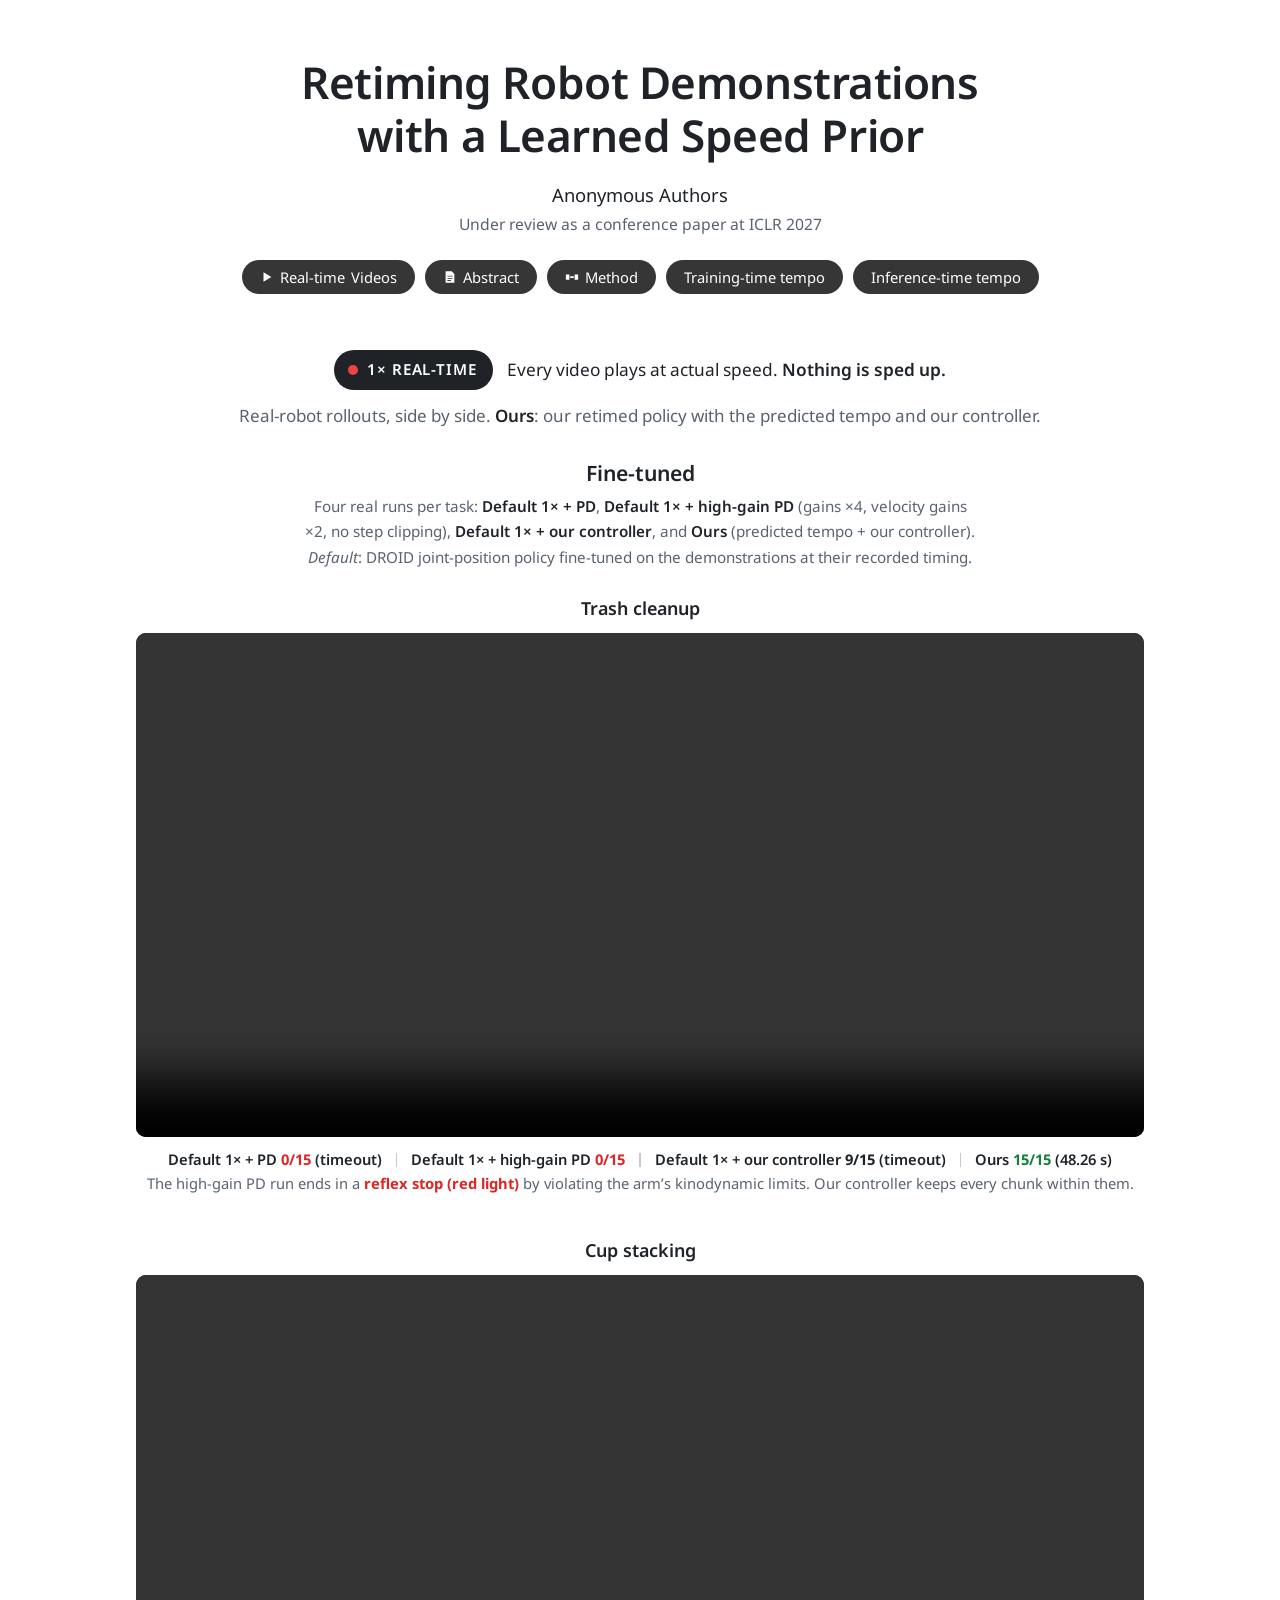
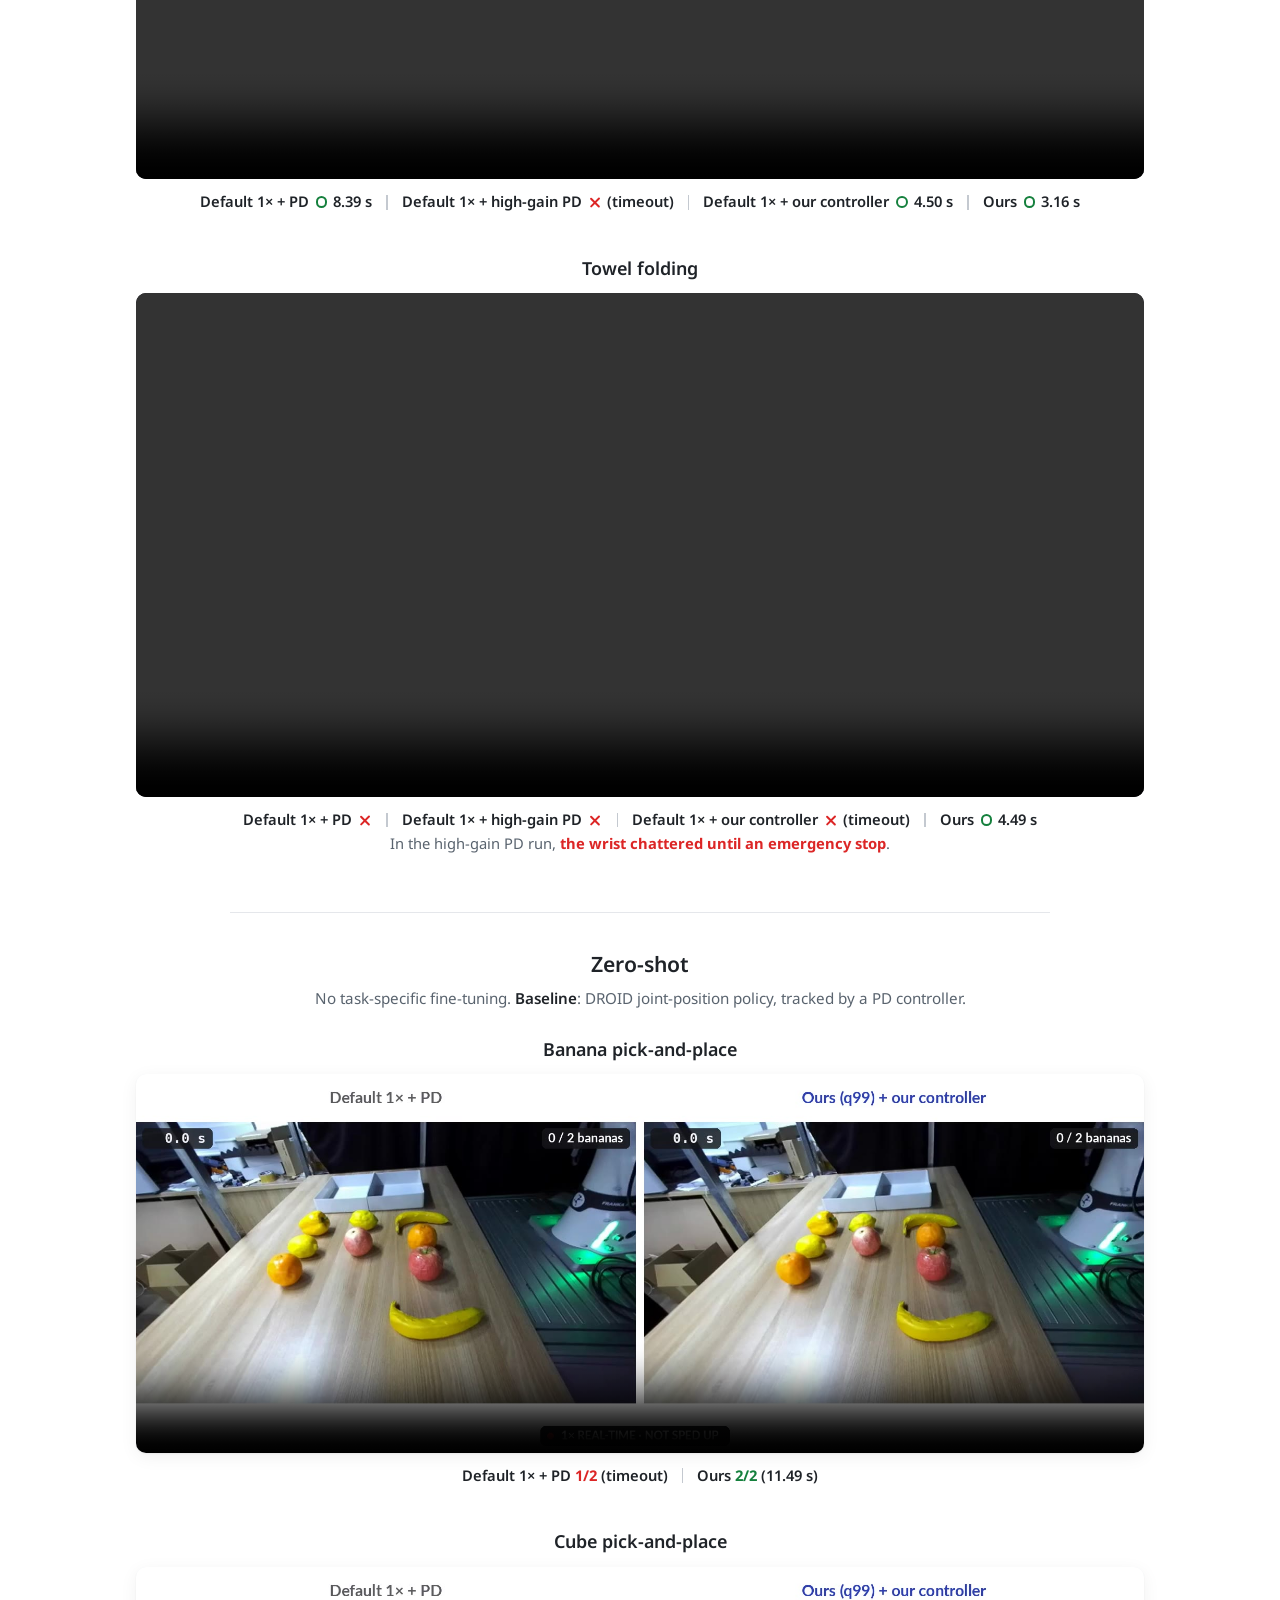
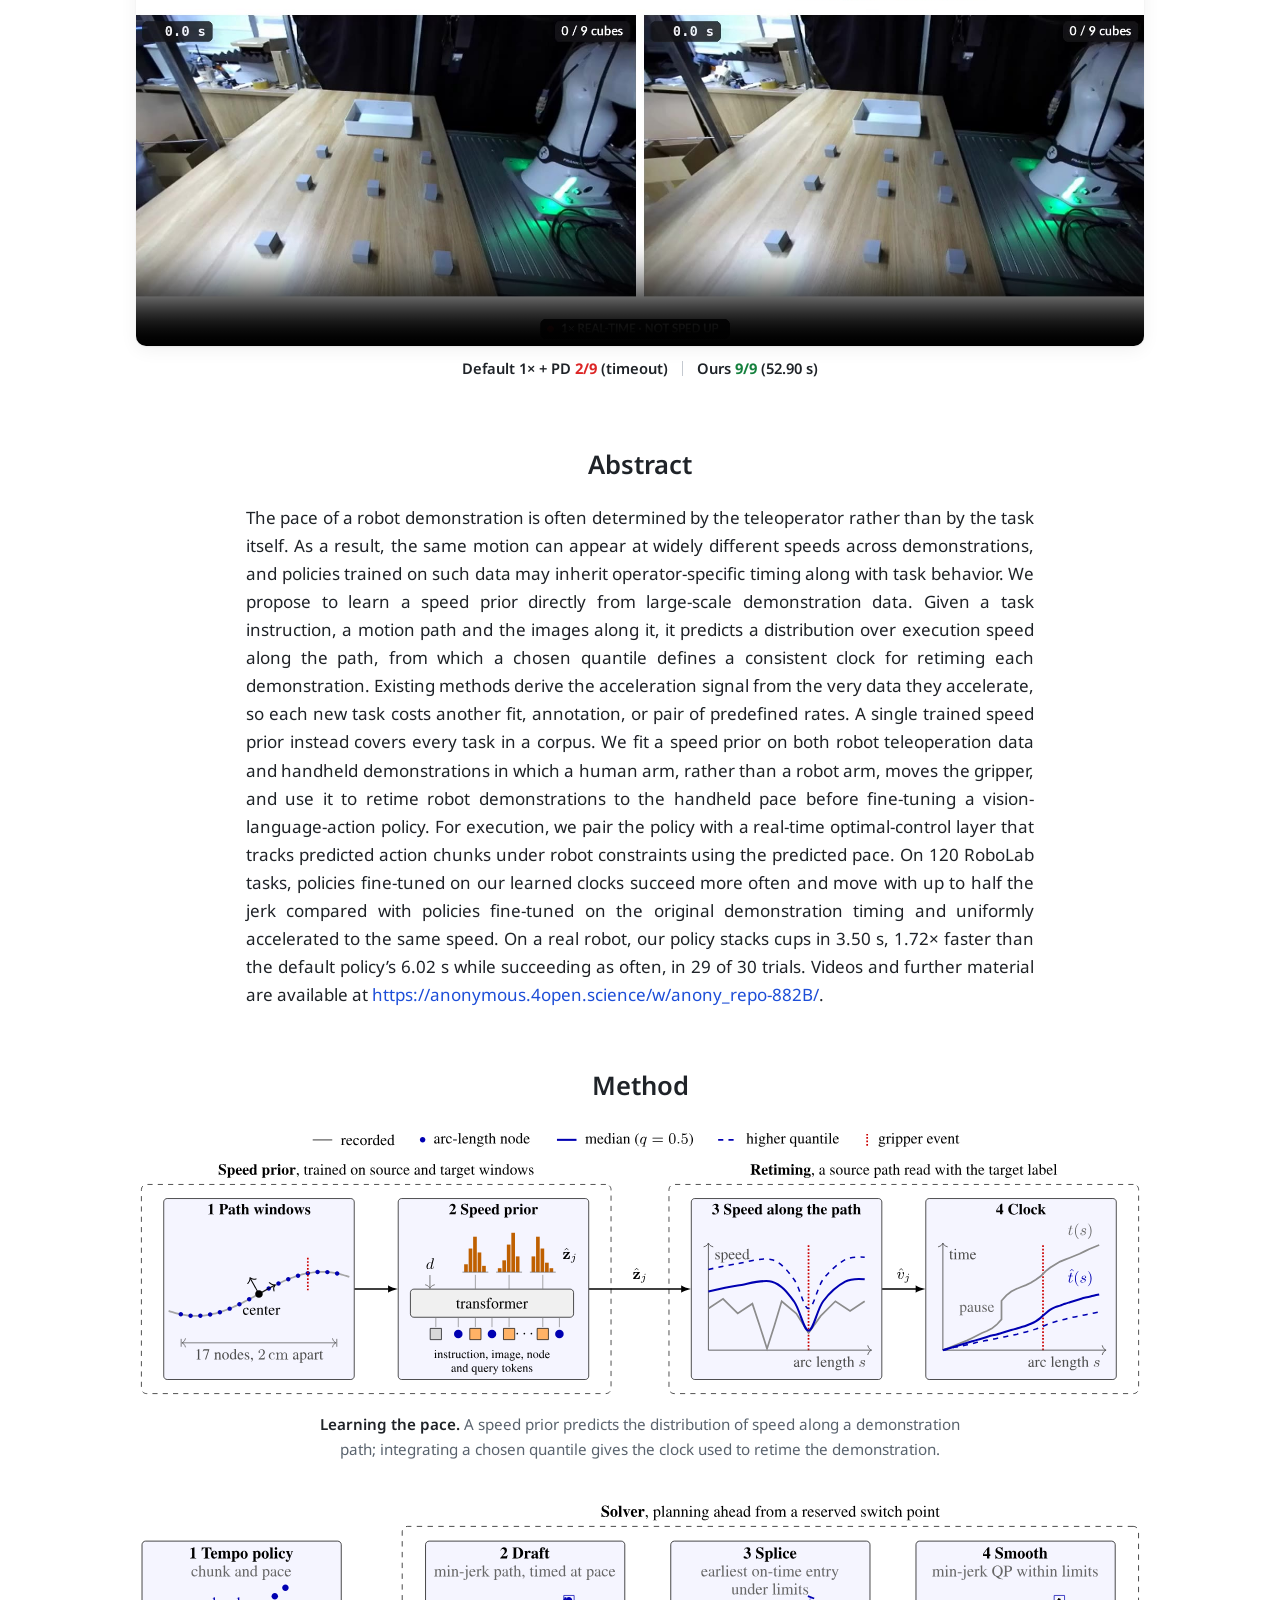
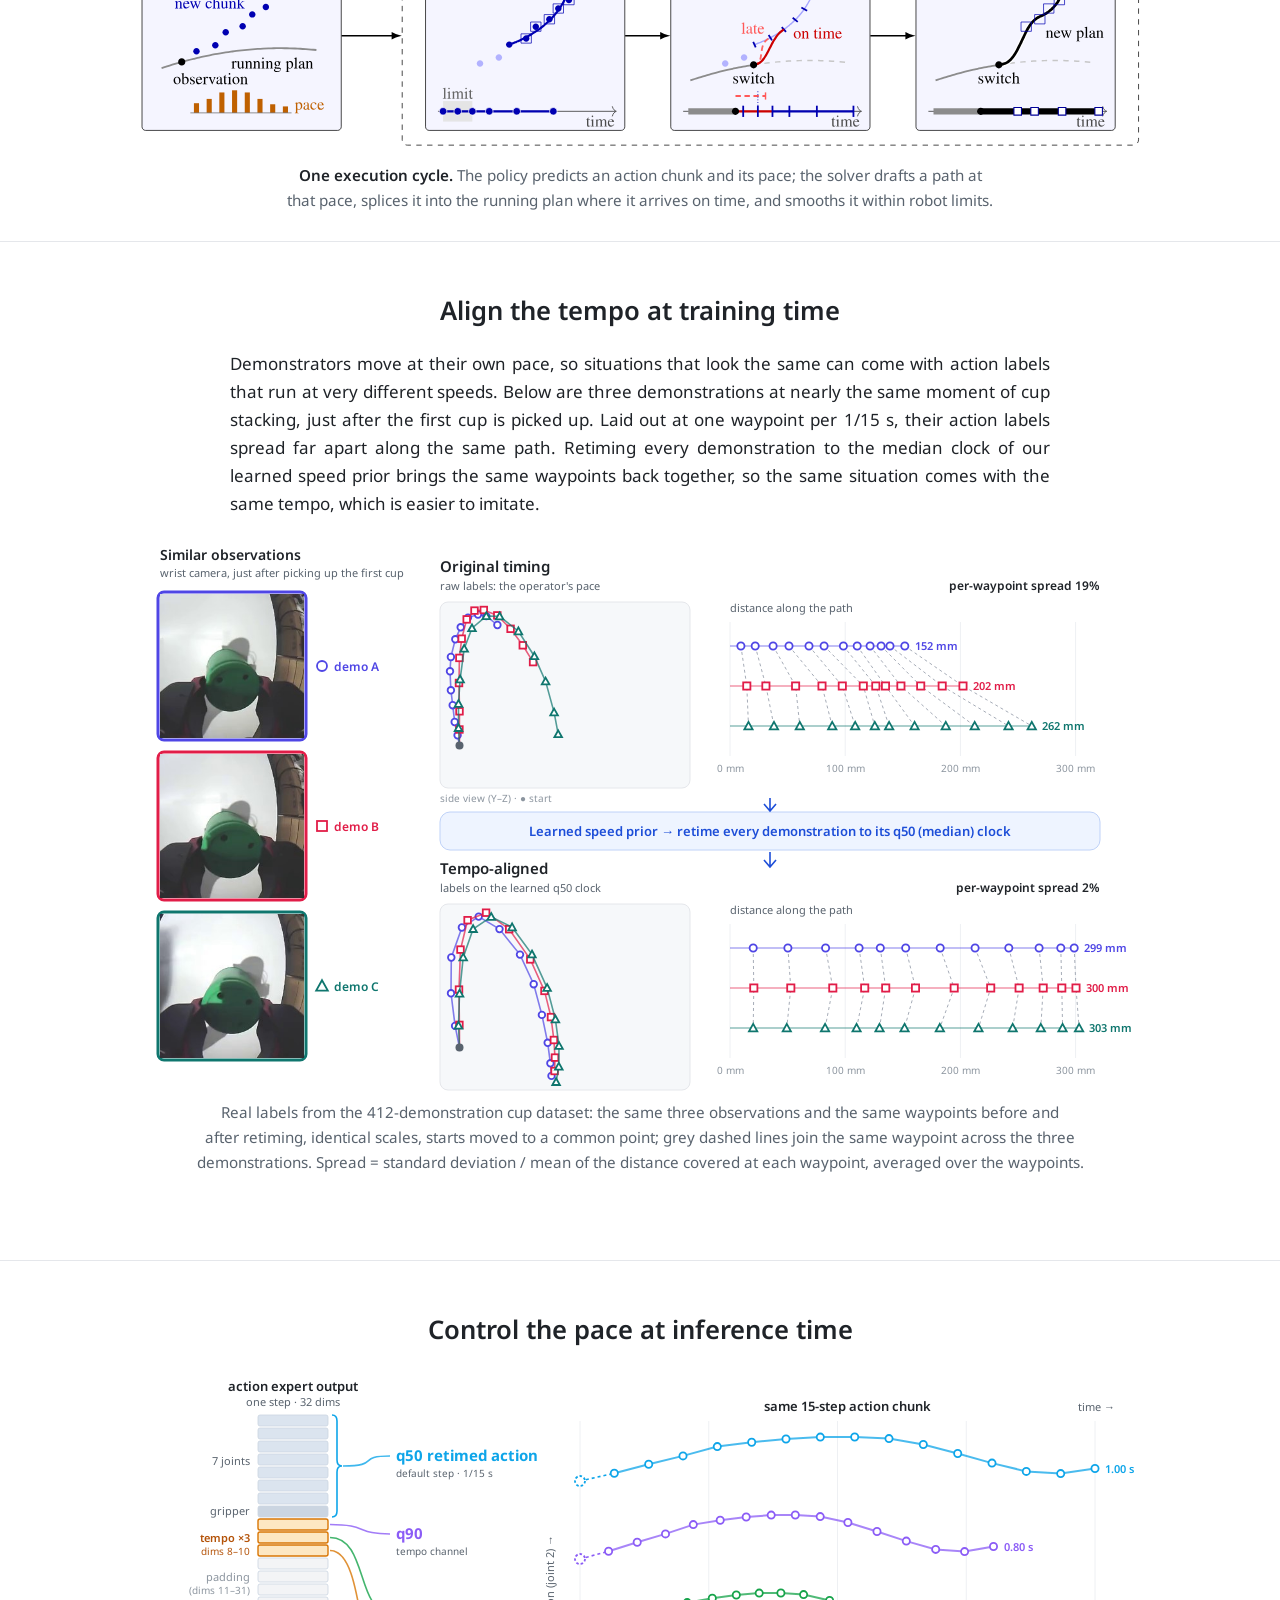
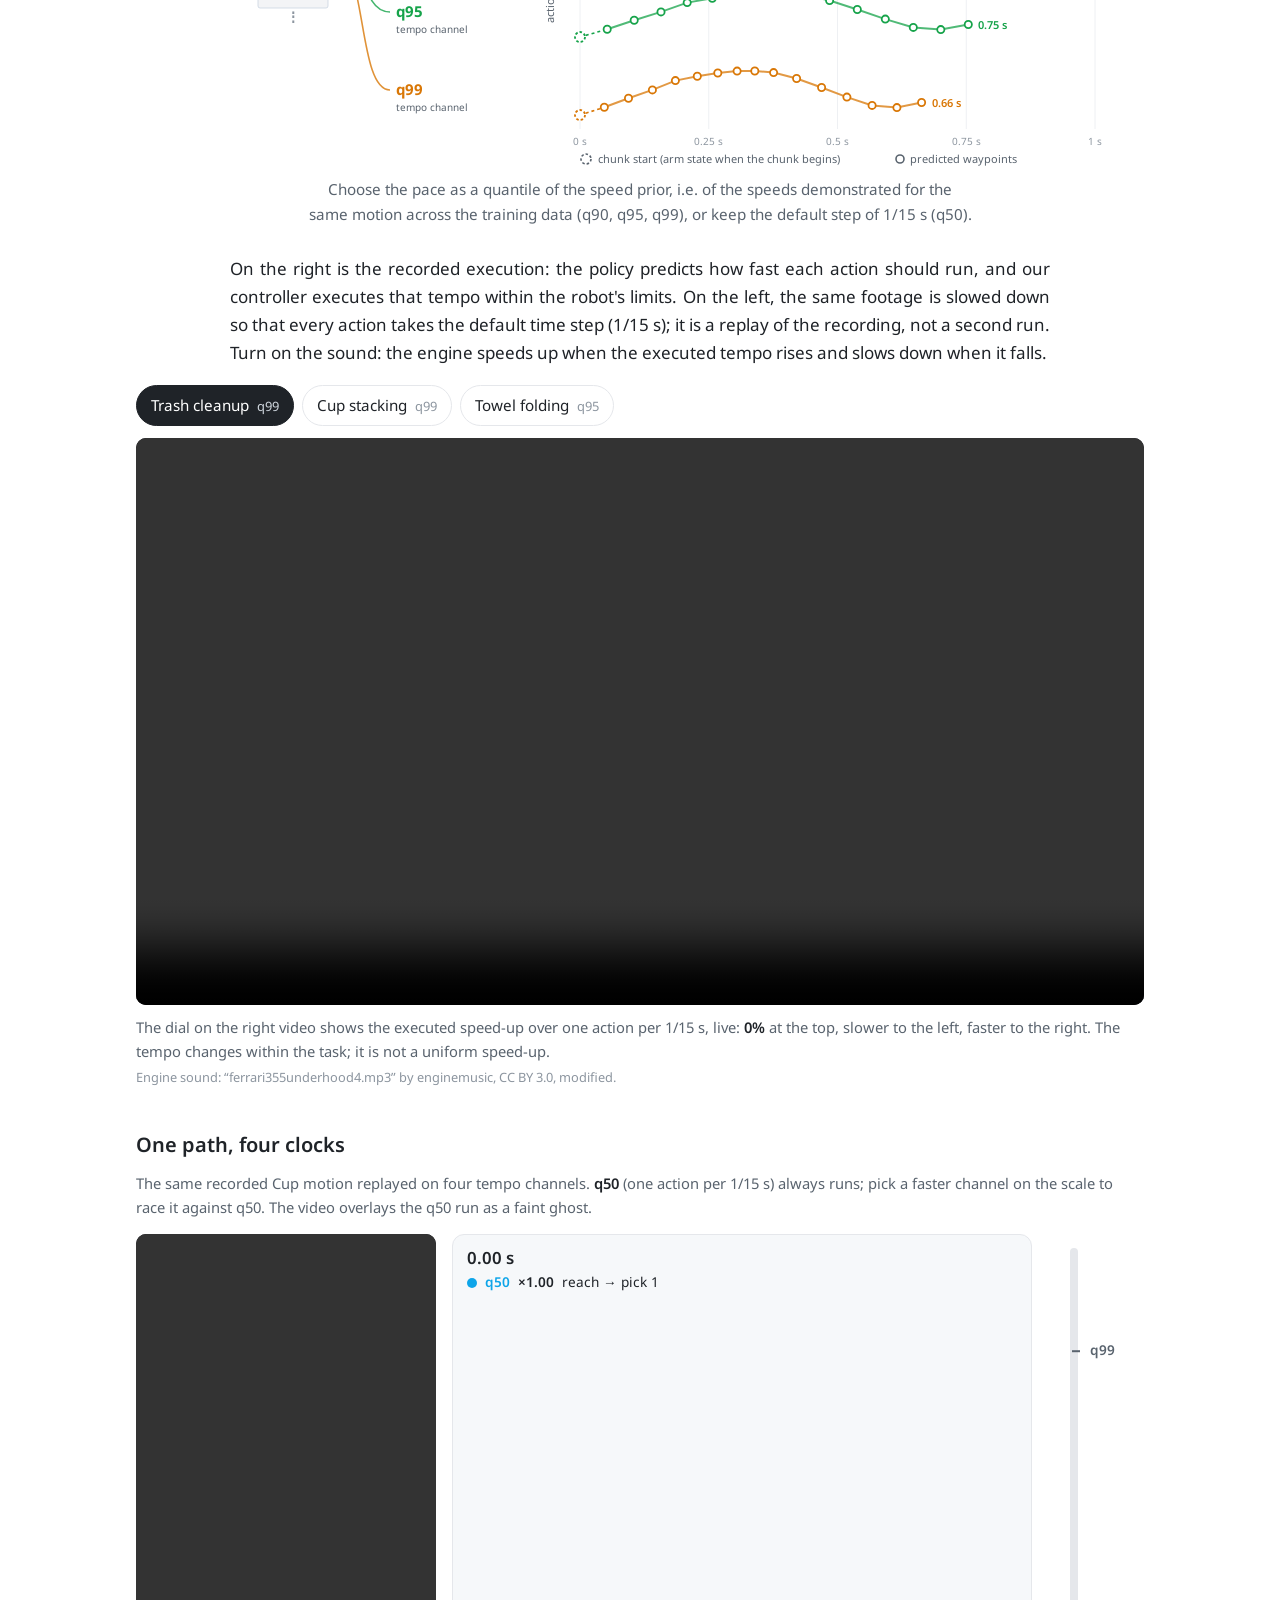
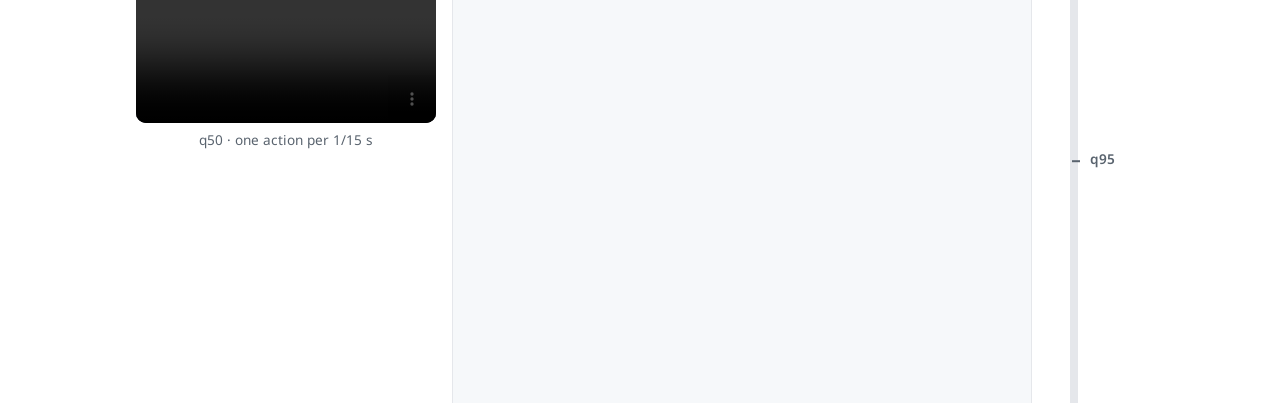
==== commit ecda656b: "Engine sound credit: minimal CC BY attribution (title, author, license, modified) Co-Authored-By: Cl" ====
--- a/index.html
+++ b/index.html
@@ -513,7 +513,7 @@
 <figure class="tempo-split">
   <video id="split-video" controls playsinline preload="metadata" src="static/tempo/split_trash.mp4?v=8"
          aria-label="Left: the same footage at one action per 1/15 s. Right: recorded execution at the executed tempo."></video>
-  <figcaption>The dial on the right video shows the executed speed-up over one action per 1/15 s, live: <b>0%</b> at the top, slower to the left, faster to the right. The tempo changes within the task; it is not a uniform speed-up.<br><span class="tempo-credit">Engine sound: <a href="https://freesound.org/people/enginemusic/sounds/43484/">&ldquo;ferrari355underhood4.mp3&rdquo;</a> by enginemusic, <a href="https://creativecommons.org/licenses/by/3.0/">CC BY 3.0</a>; its low-rpm part, played at 0.72&times; and resequenced so its rpm follows the dial.</span></figcaption>
+  <figcaption>The dial on the right video shows the executed speed-up over one action per 1/15 s, live: <b>0%</b> at the top, slower to the left, faster to the right. The tempo changes within the task; it is not a uniform speed-up.<br><span class="tempo-credit">Engine sound: <a href="https://freesound.org/people/enginemusic/sounds/43484/">&ldquo;ferrari355underhood4.mp3&rdquo;</a> by enginemusic, <a href="https://creativecommons.org/licenses/by/3.0/">CC BY 3.0</a>, modified.</span></figcaption>
 </figure>
 
 <h3 class="tempo-sub">One path, four clocks</h3>
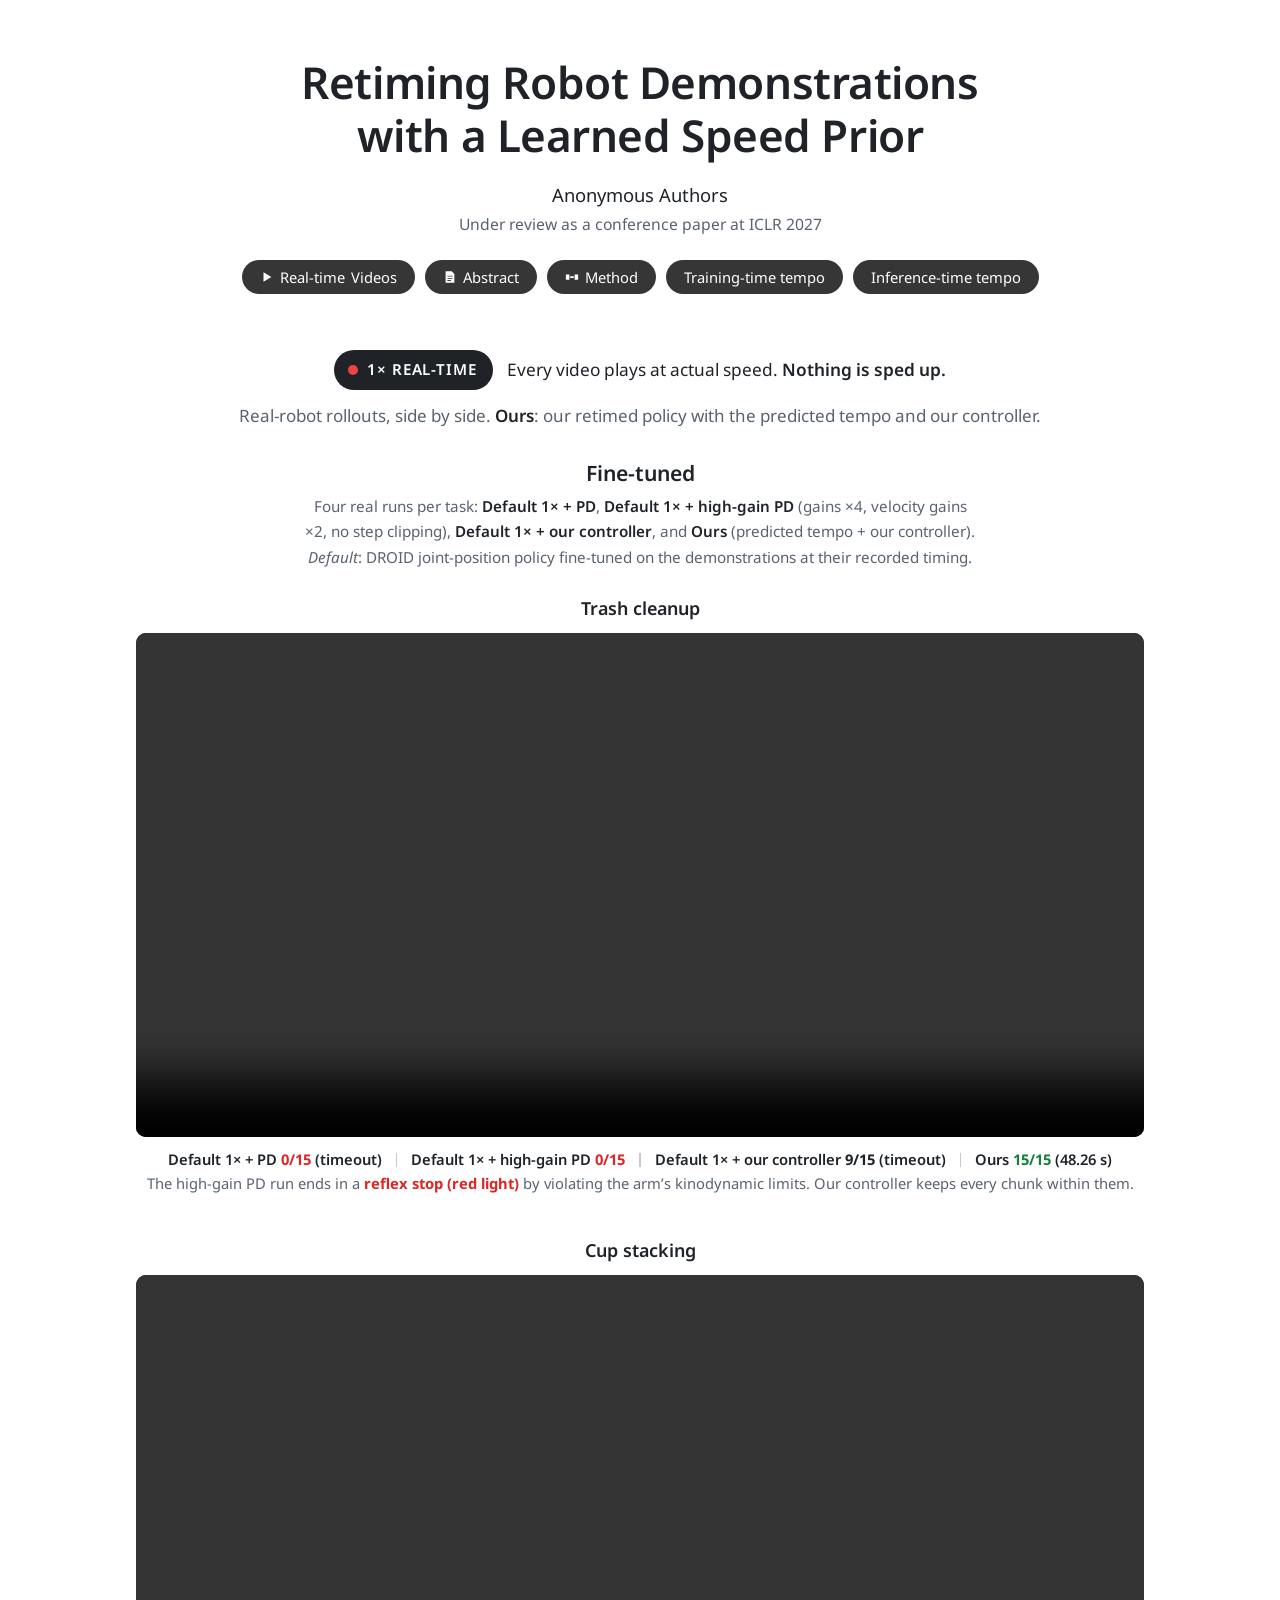
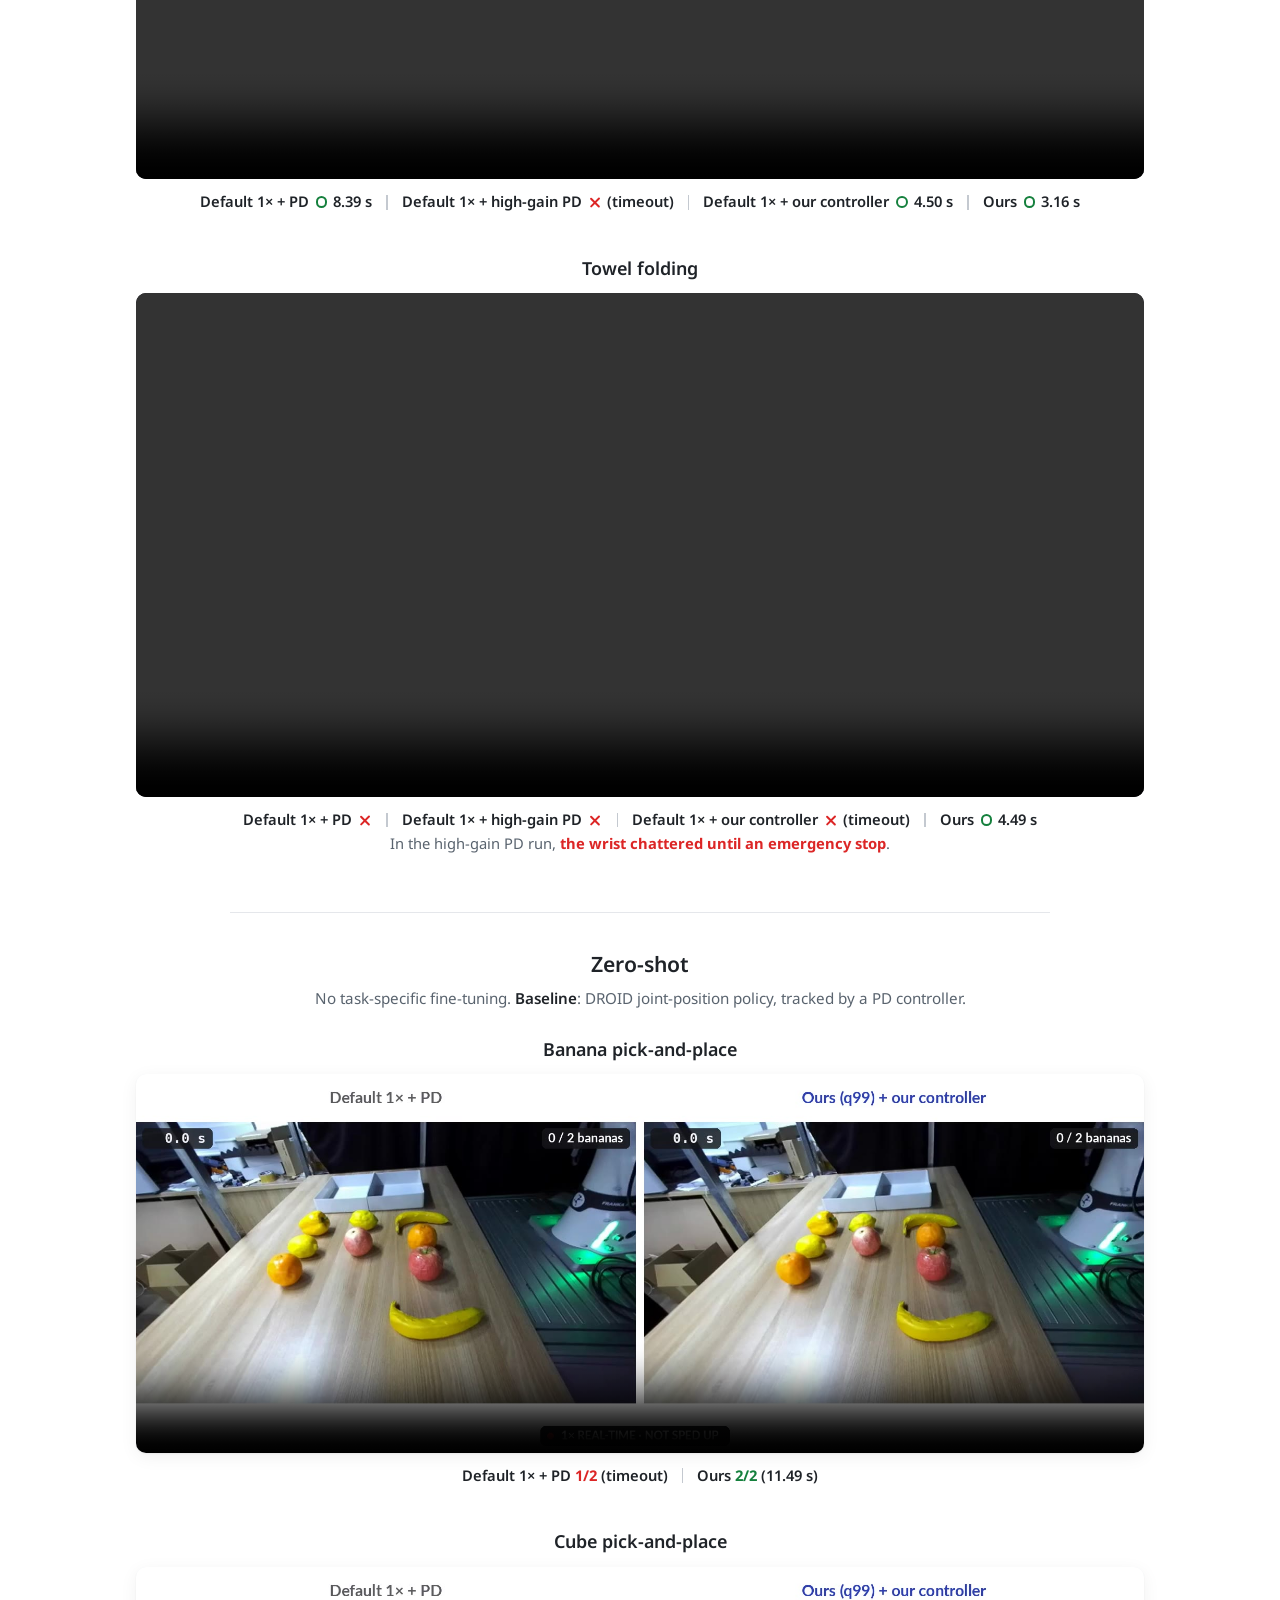
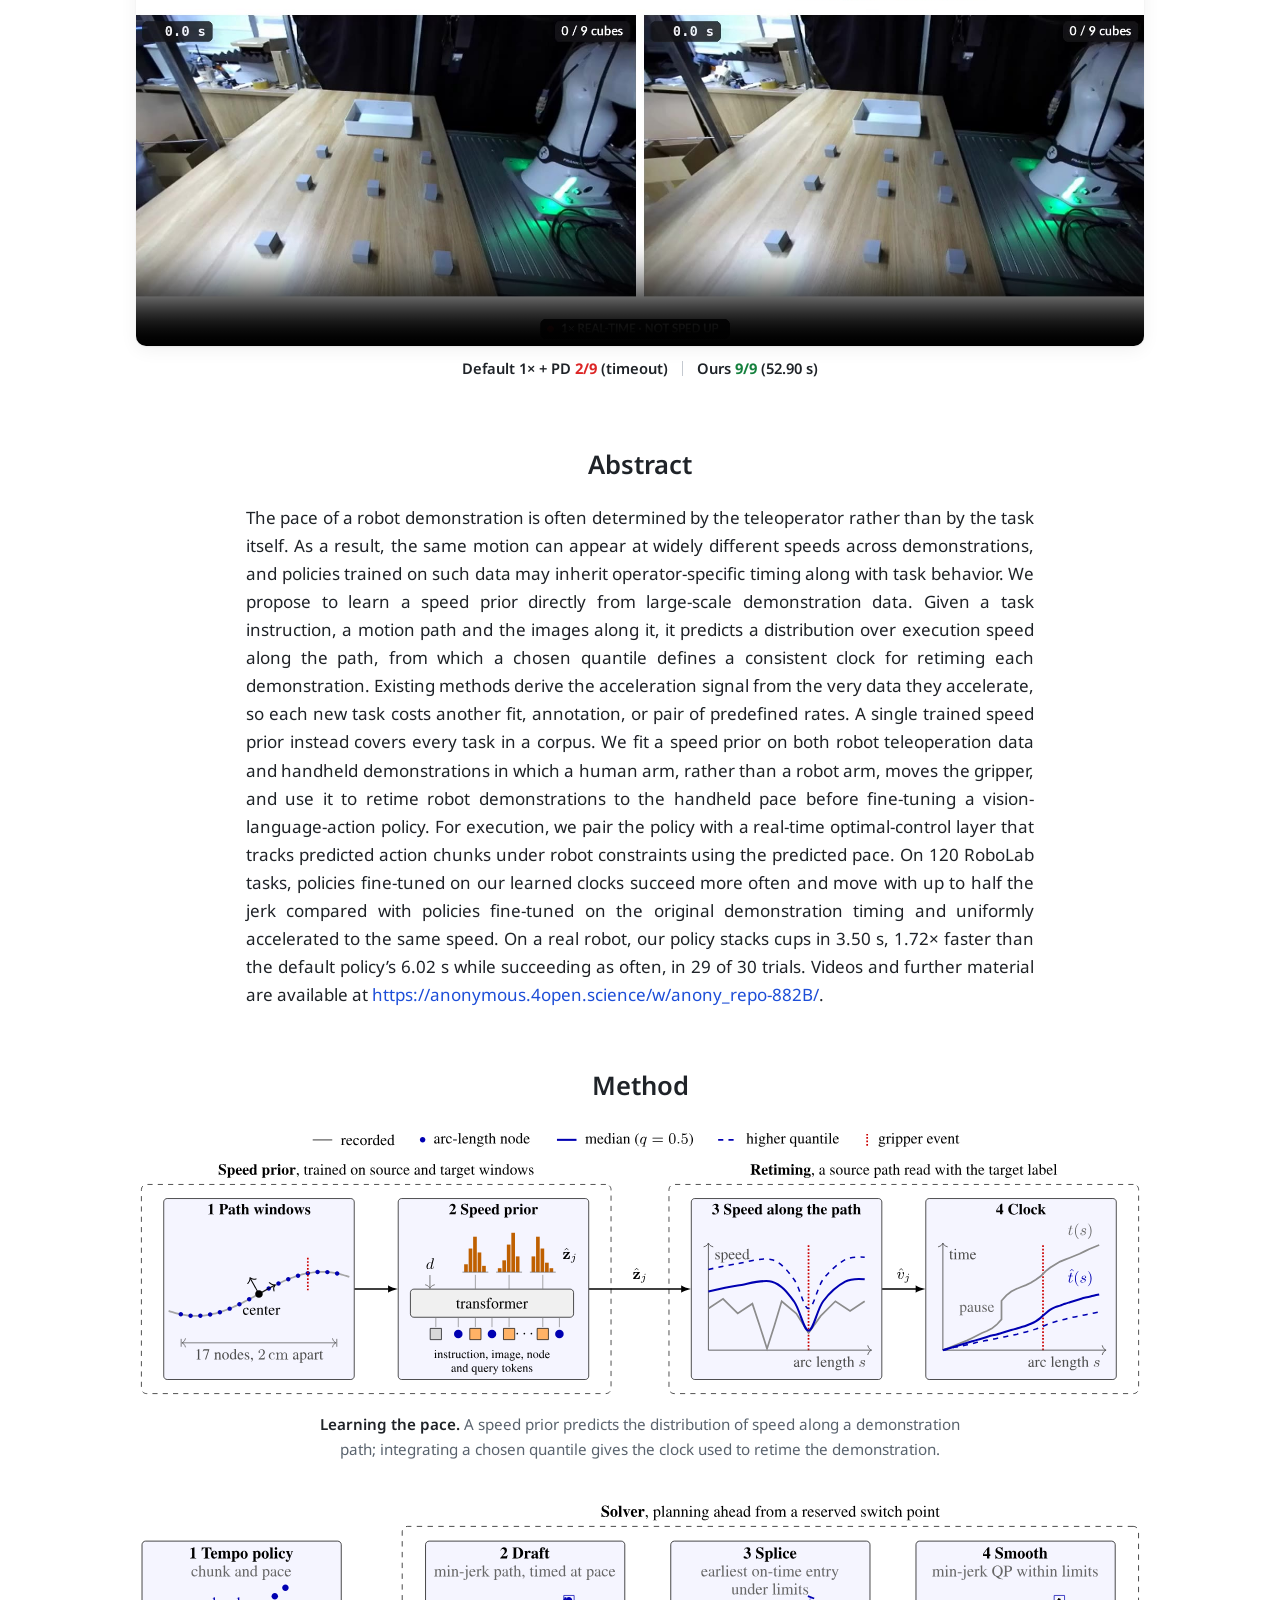
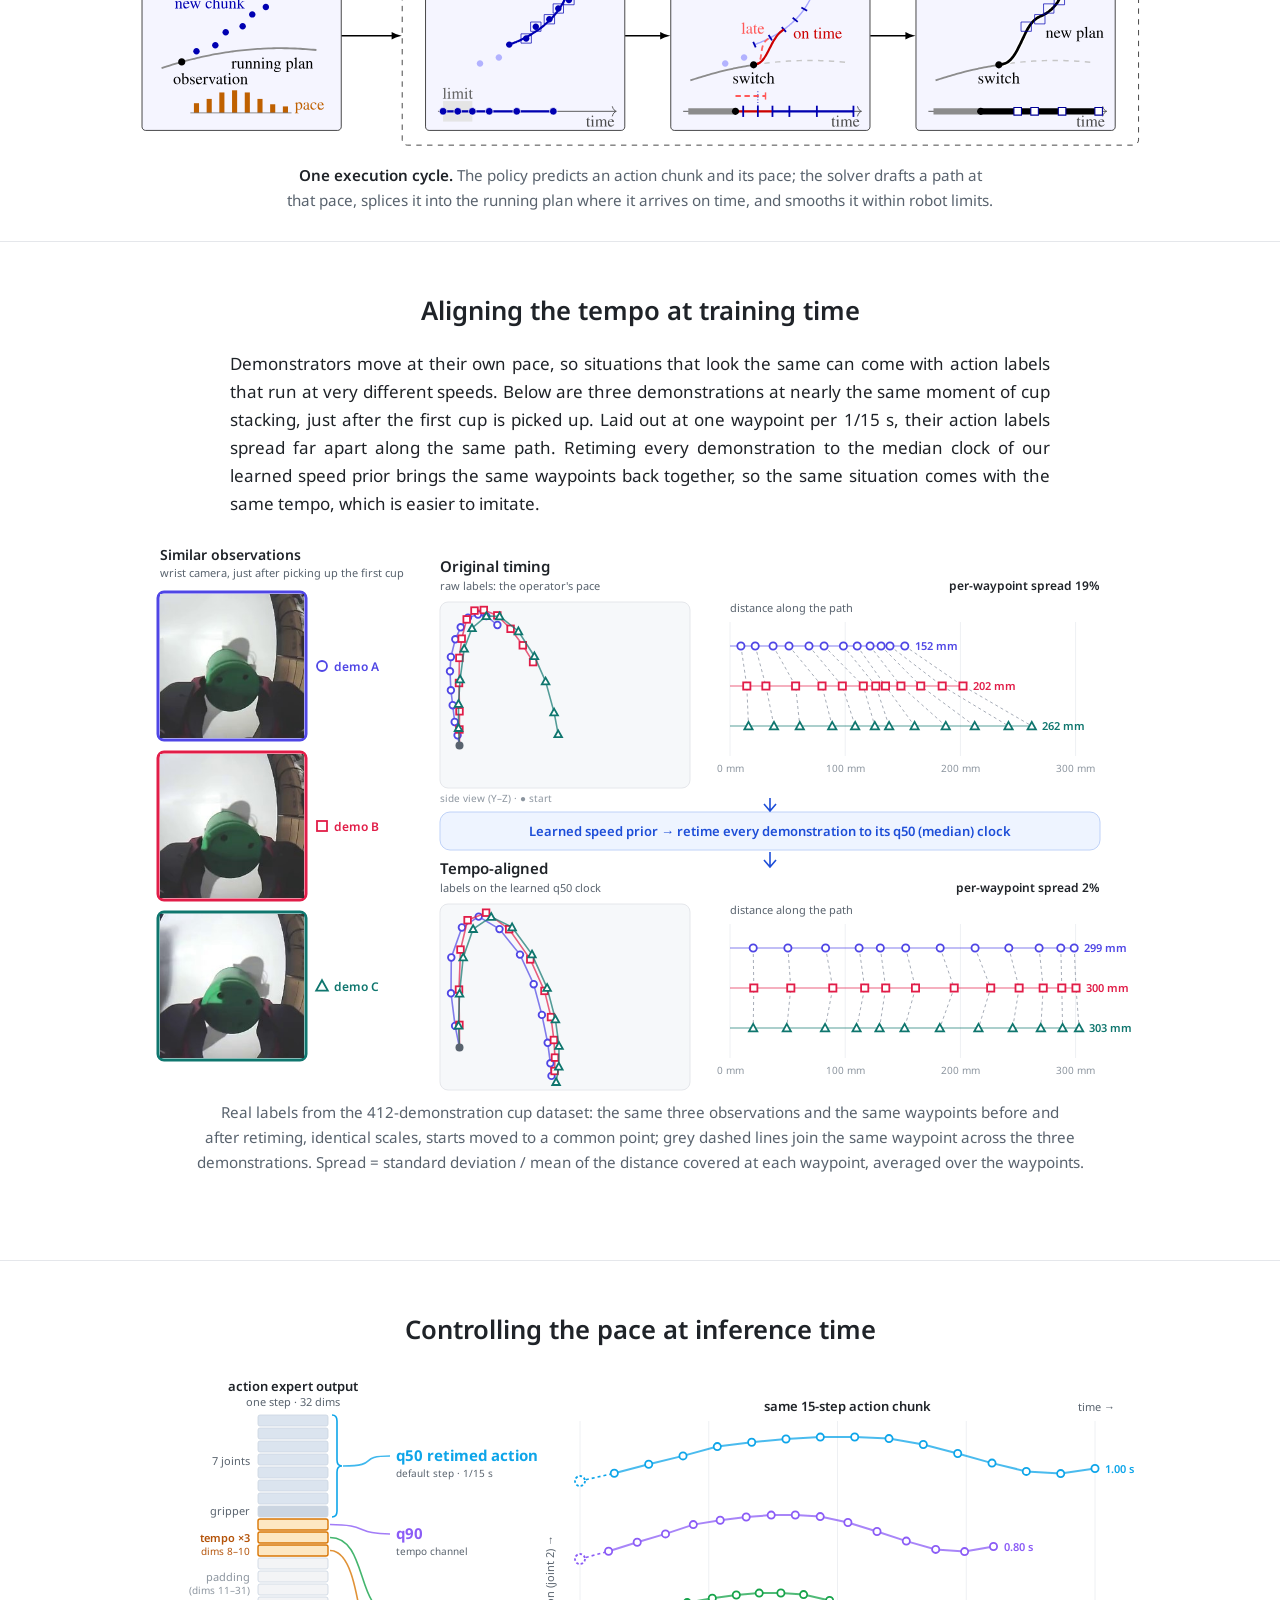
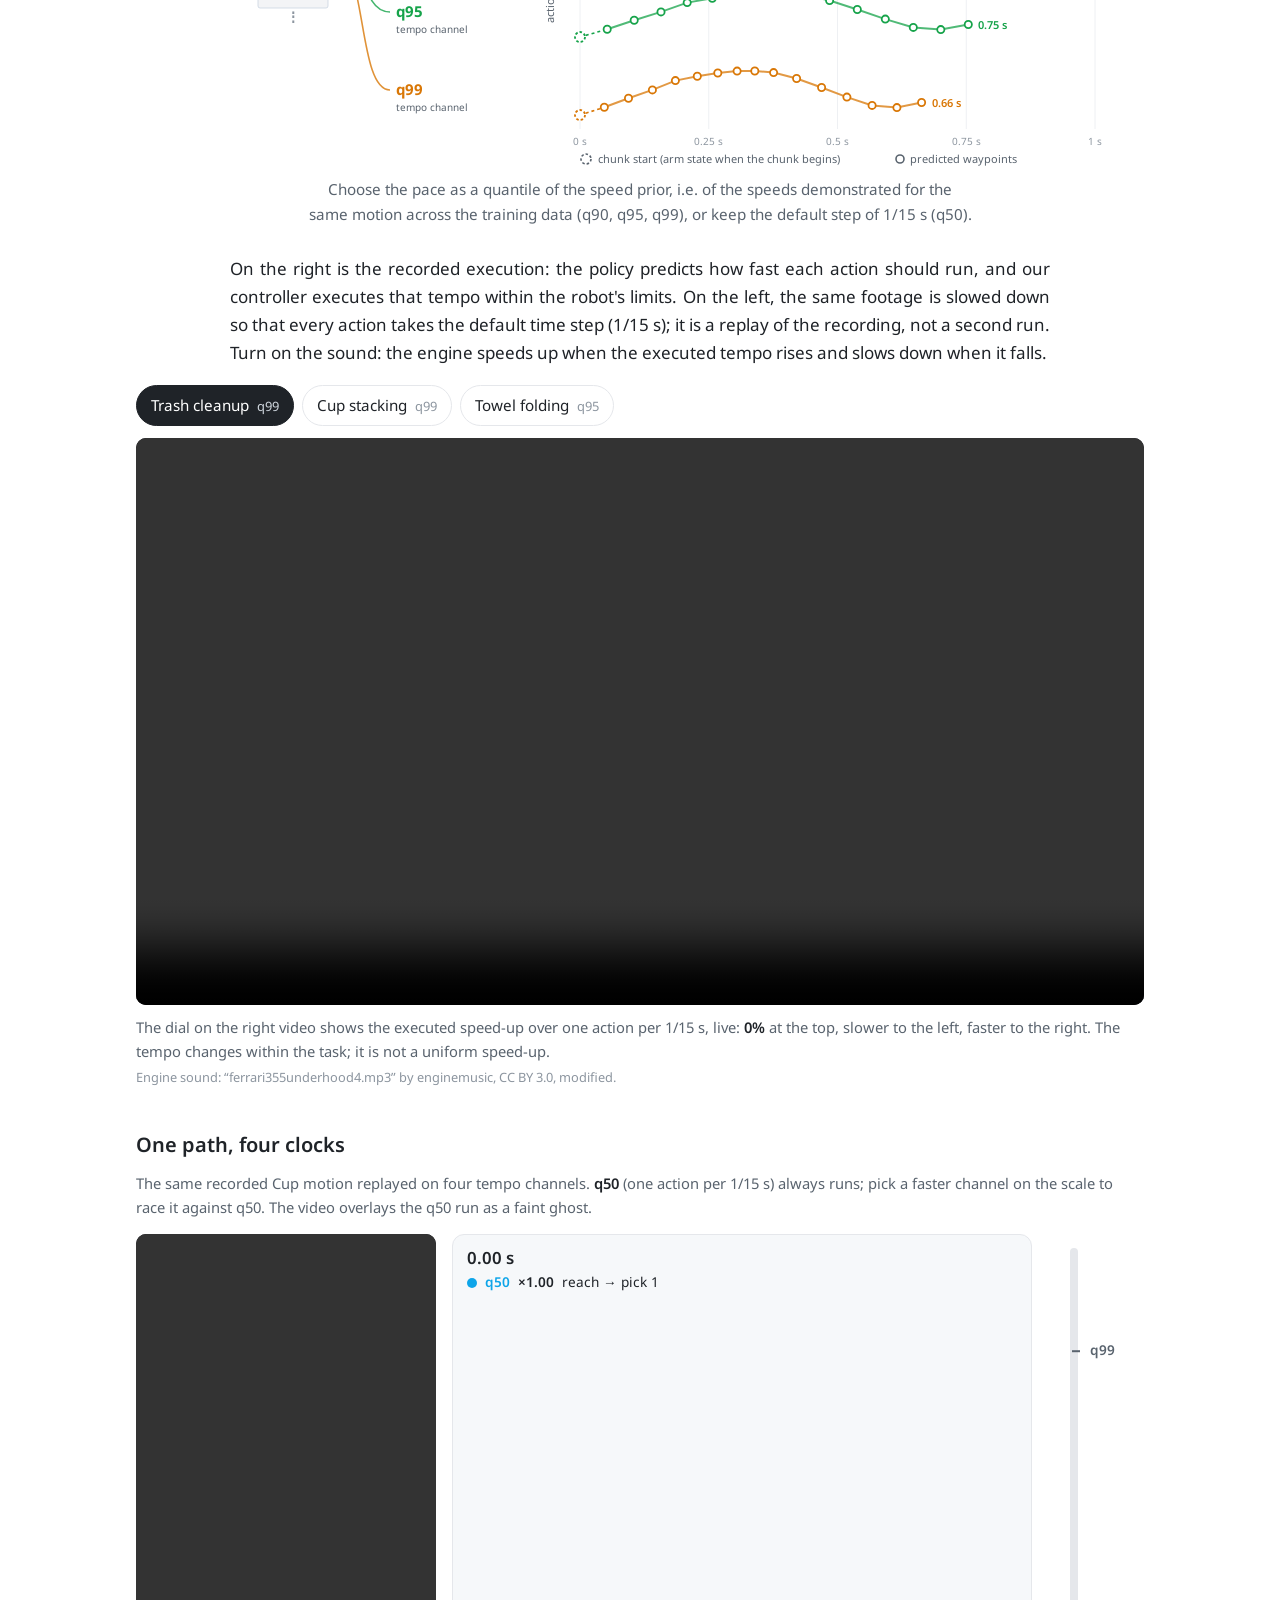
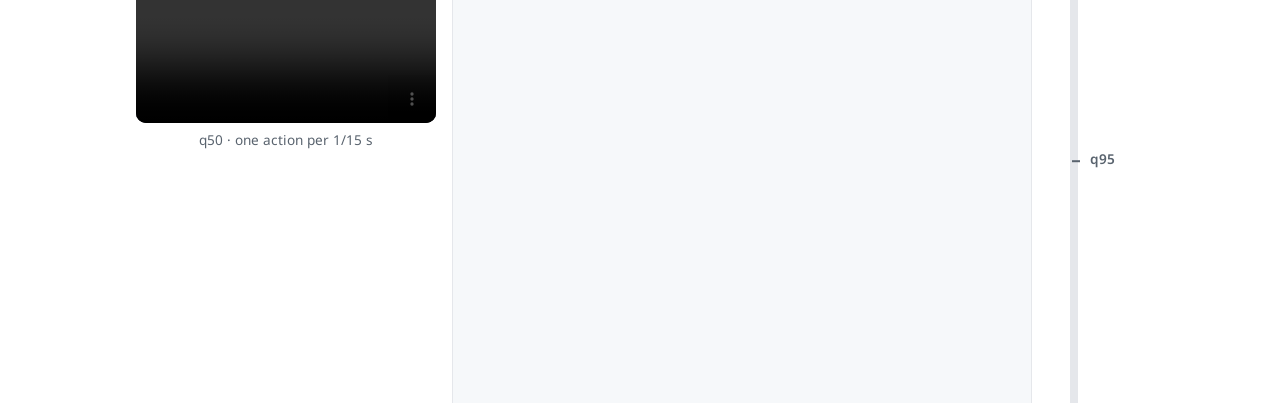
==== commit 36983a67: "Section titles: Aligning the tempo at training time / Controlling the pace at inference time Co-Auth" ====
--- a/index.html
+++ b/index.html
@@ -123,7 +123,7 @@
     </div>
   </section>
 <section id="training-time" class="tempo"><div class="container">
-<h2 class="section-title">Align the tempo at training time</h2>
+<h2 class="section-title">Aligning the tempo at training time</h2>
 <p class="tempo-intro">Demonstrators move at their own pace, so situations that look the same can come with action labels that run at very different speeds. Below are three demonstrations at nearly the same moment of cup stacking, just after the first cup is picked up. Laid out at one waypoint per 1/15 s, their action labels spread far apart along the same path. Retiming every demonstration to the median clock of our learned speed prior brings the same waypoints back together, so the same situation comes with the same tempo, which is easier to imitate.</p>
 <figure class="tempo-figure train-figure">
 <svg class="train-fig" viewBox="0 0 1000 560" role="img" aria-label="Three similar post-grasp observations; their waypoints before and after tempo alignment.">
@@ -366,7 +366,7 @@
 </figure>
 </div></section>
 <section id="inference-time" class="tempo"><div class="container">
-<h2 class="section-title">Control the pace at inference time</h2>
+<h2 class="section-title">Controlling the pace at inference time</h2>
 <figure class="tempo-figure">
 <svg class="tempo-fig" viewBox="0 0 1000 404" role="img" aria-label="The action expert outputs 32 values per step: 7 joints and the gripper (the action, retimed at the default step as q50) and three tempo channels at dims 8-10. Each channel retimes the same 15-step action chunk.">
 <text x="153.0" y="22" font-size="13" font-weight="600" text-anchor="middle" fill="#1f2328">action expert output</text>
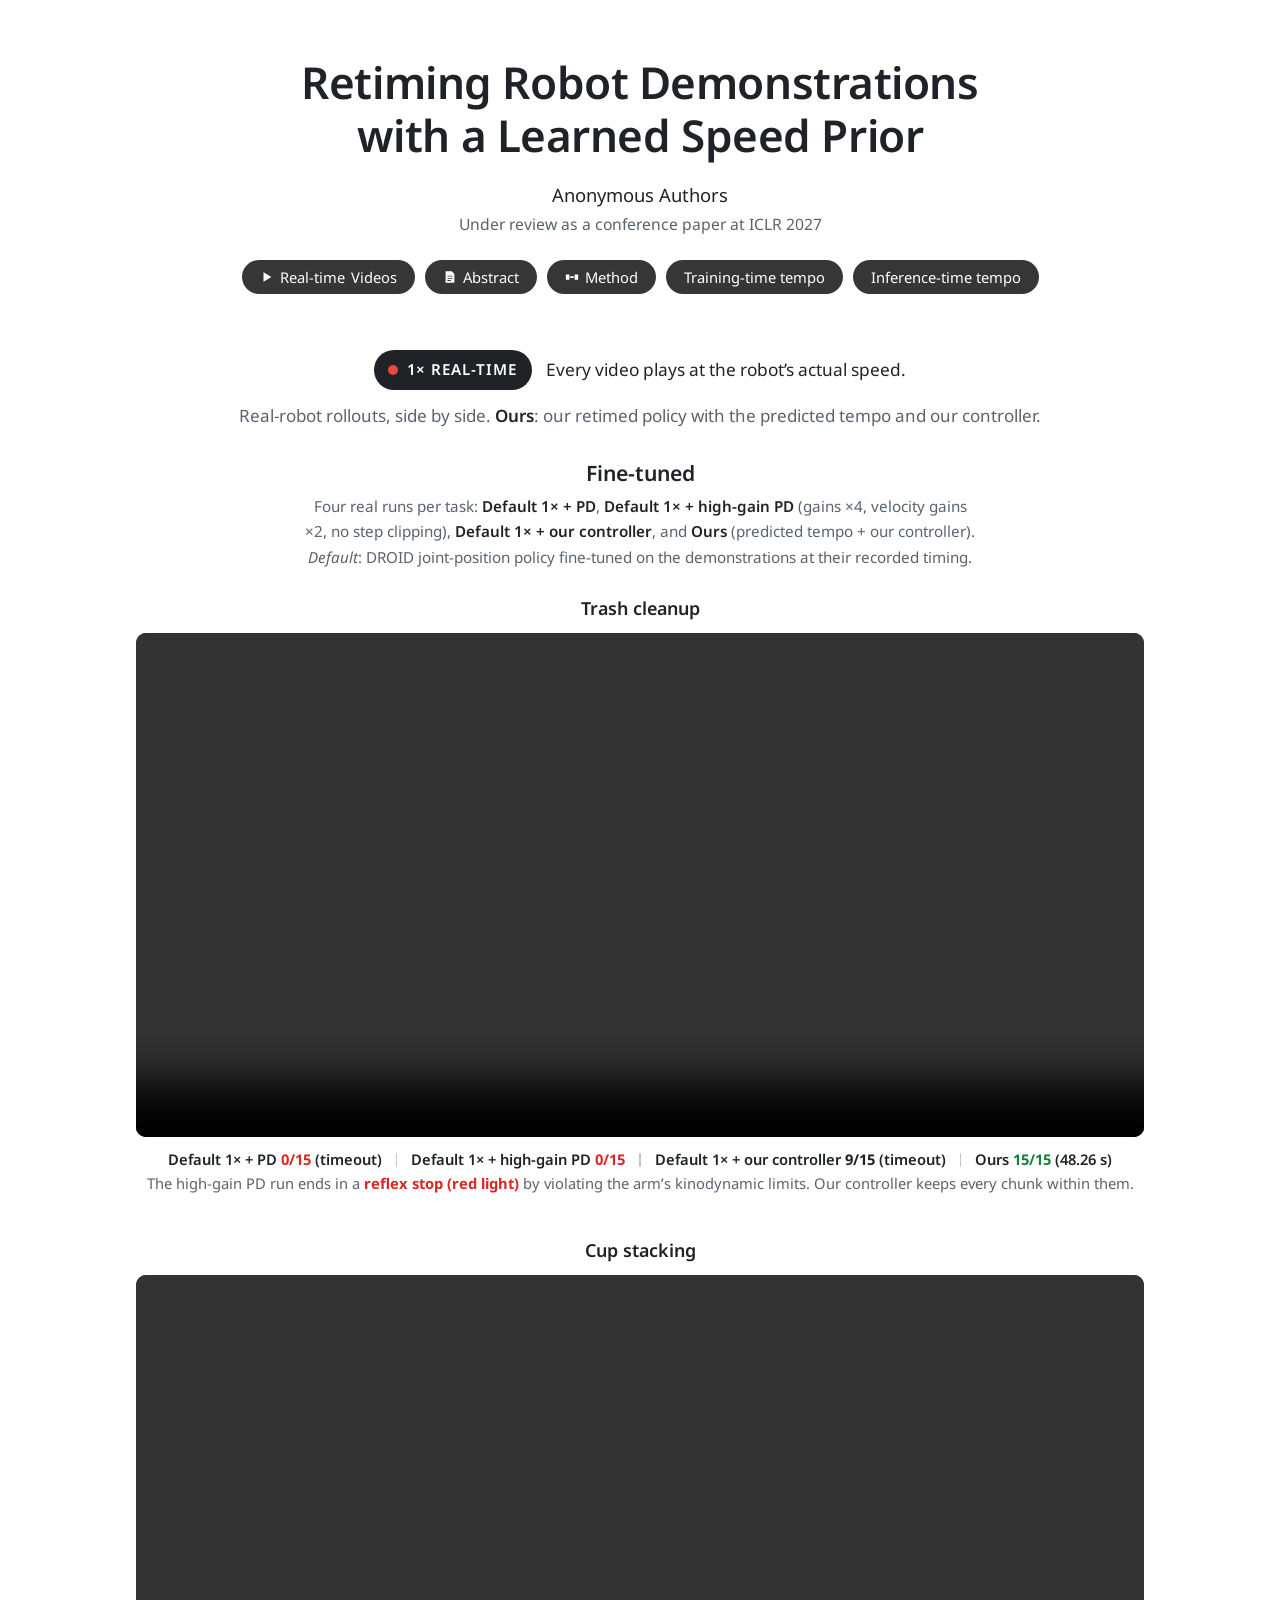
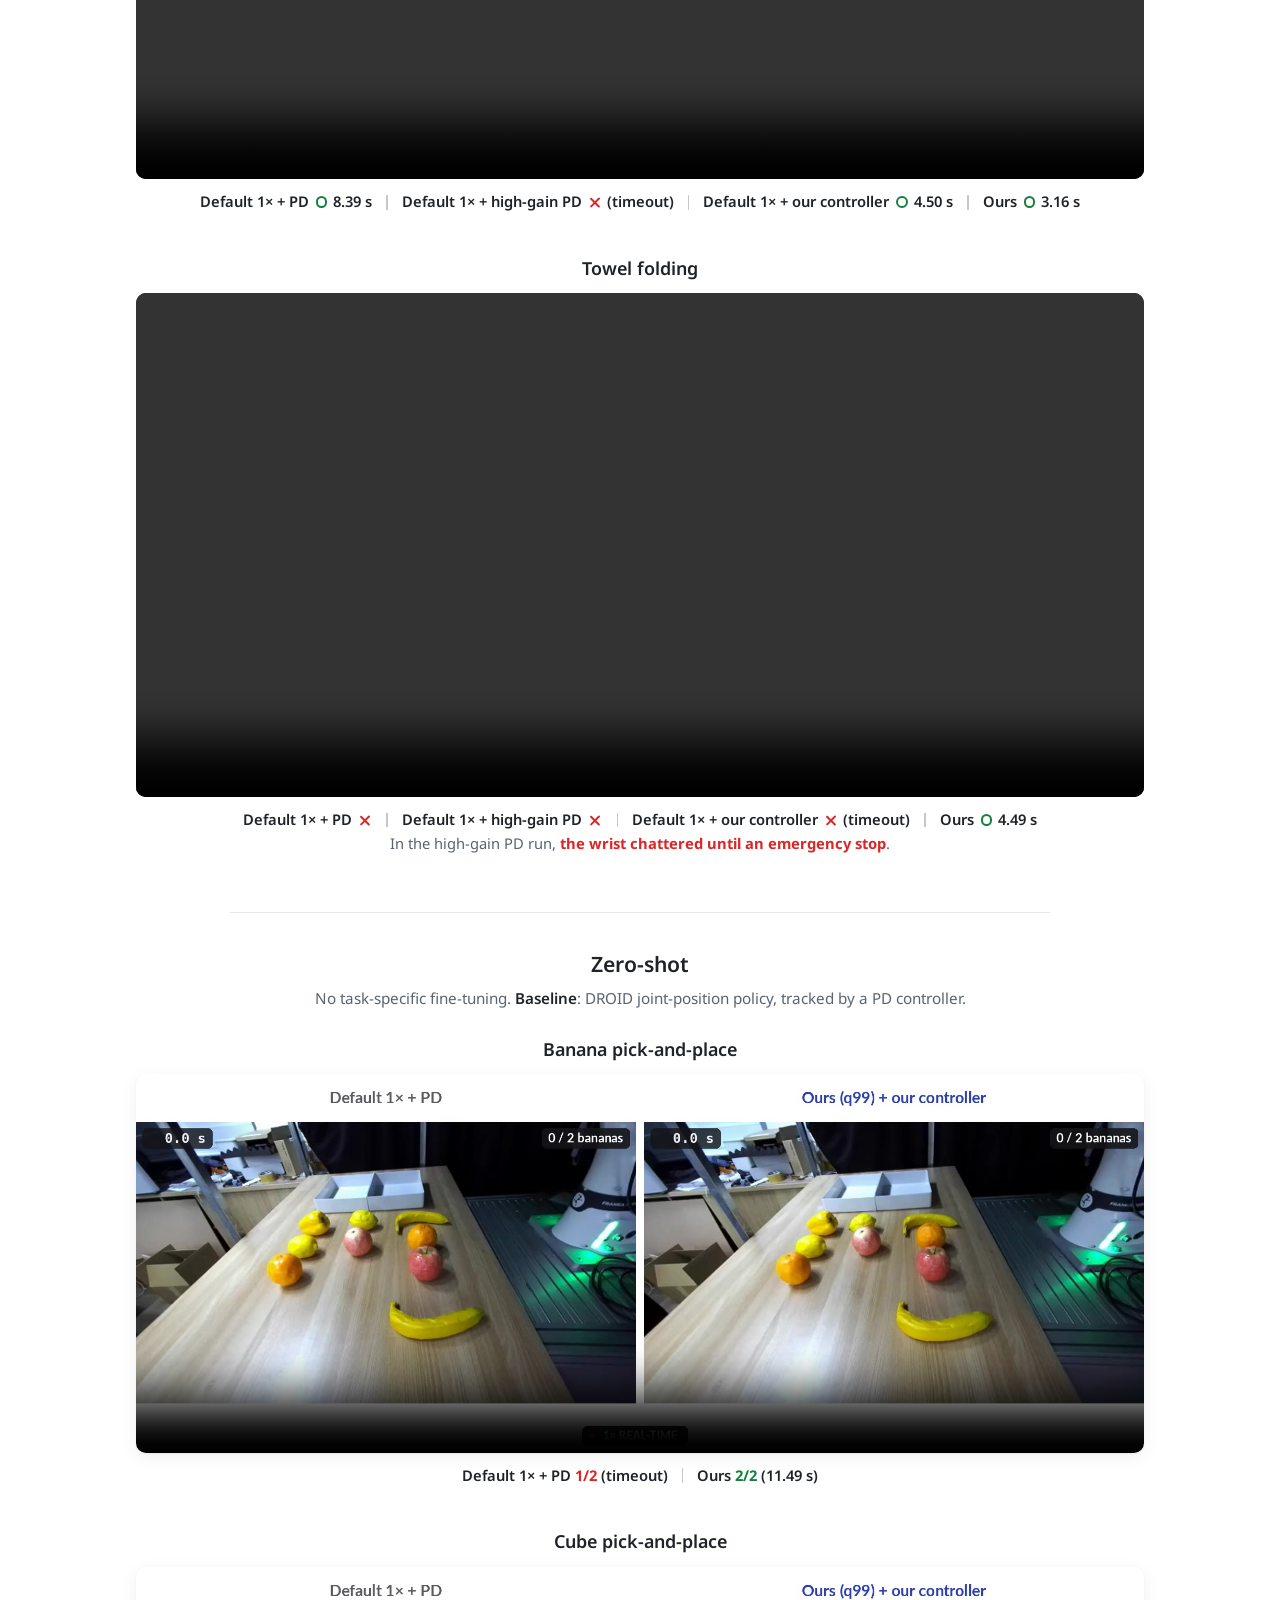
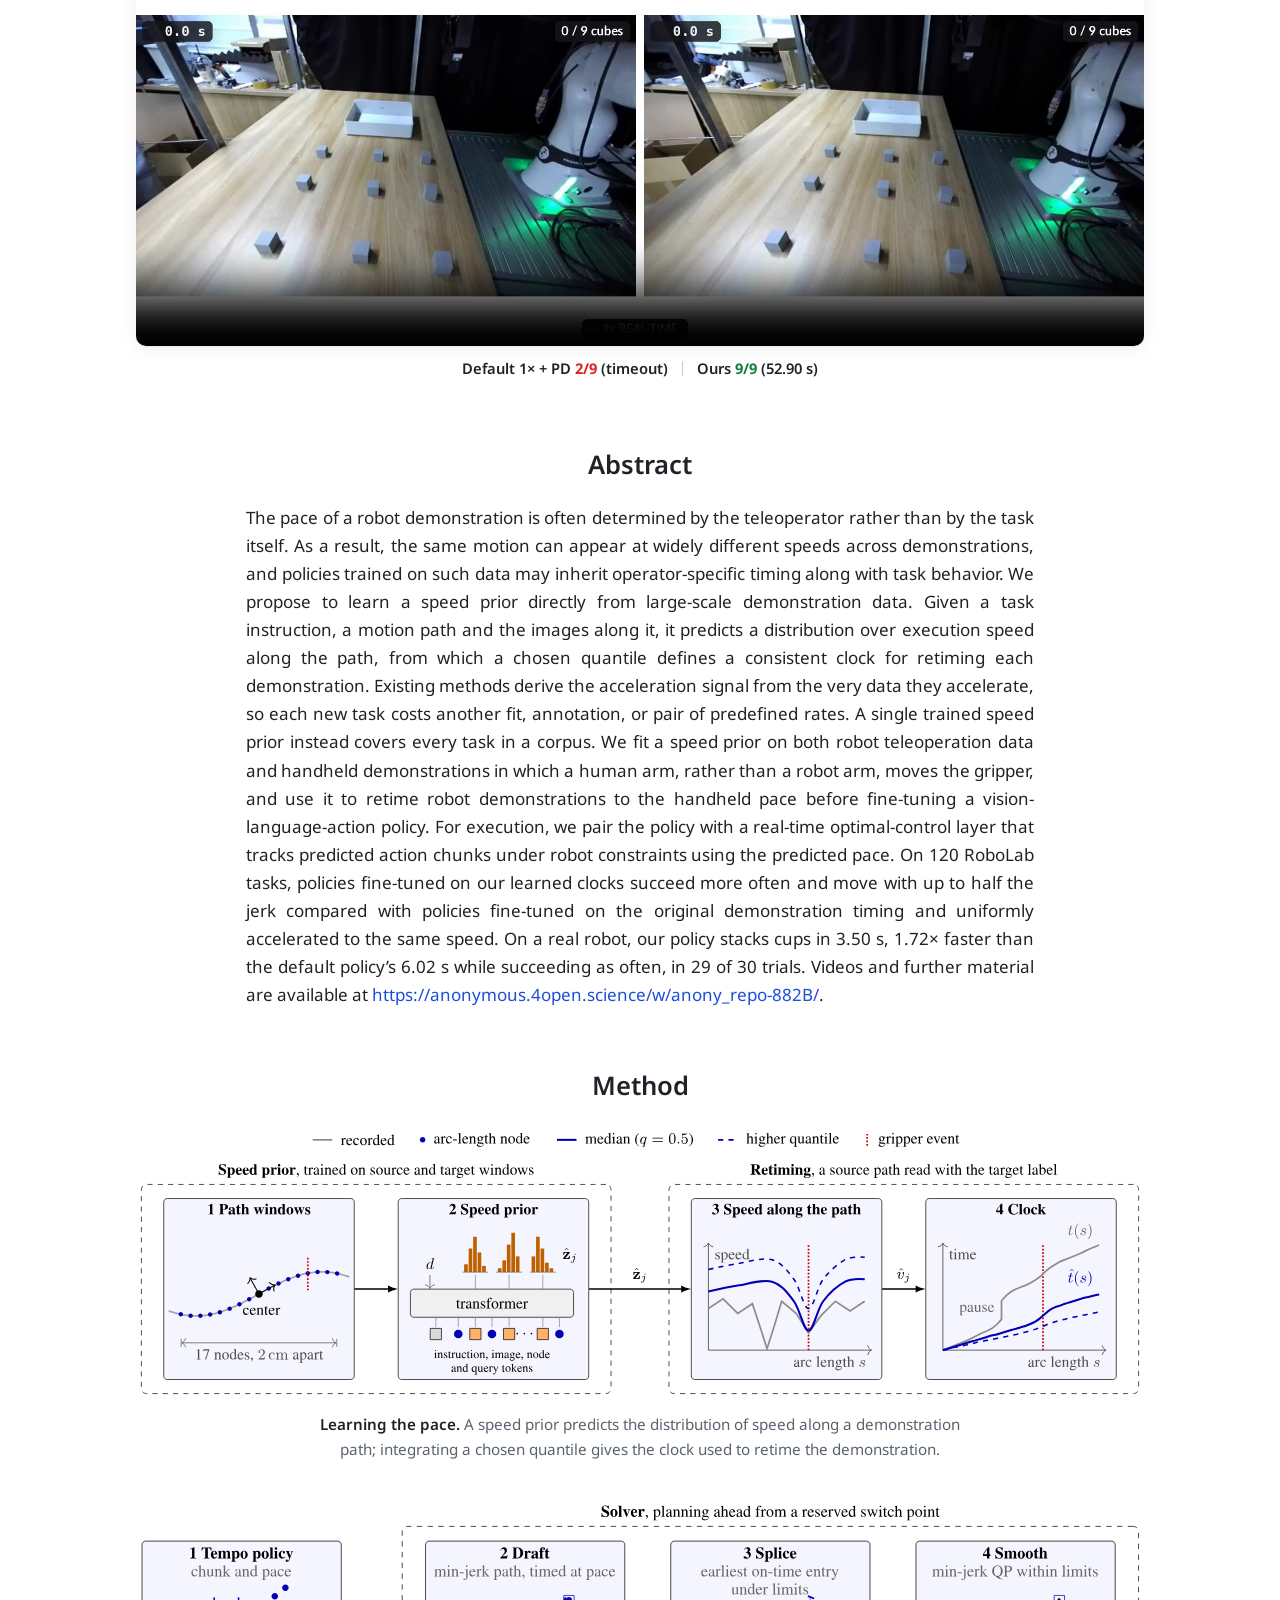
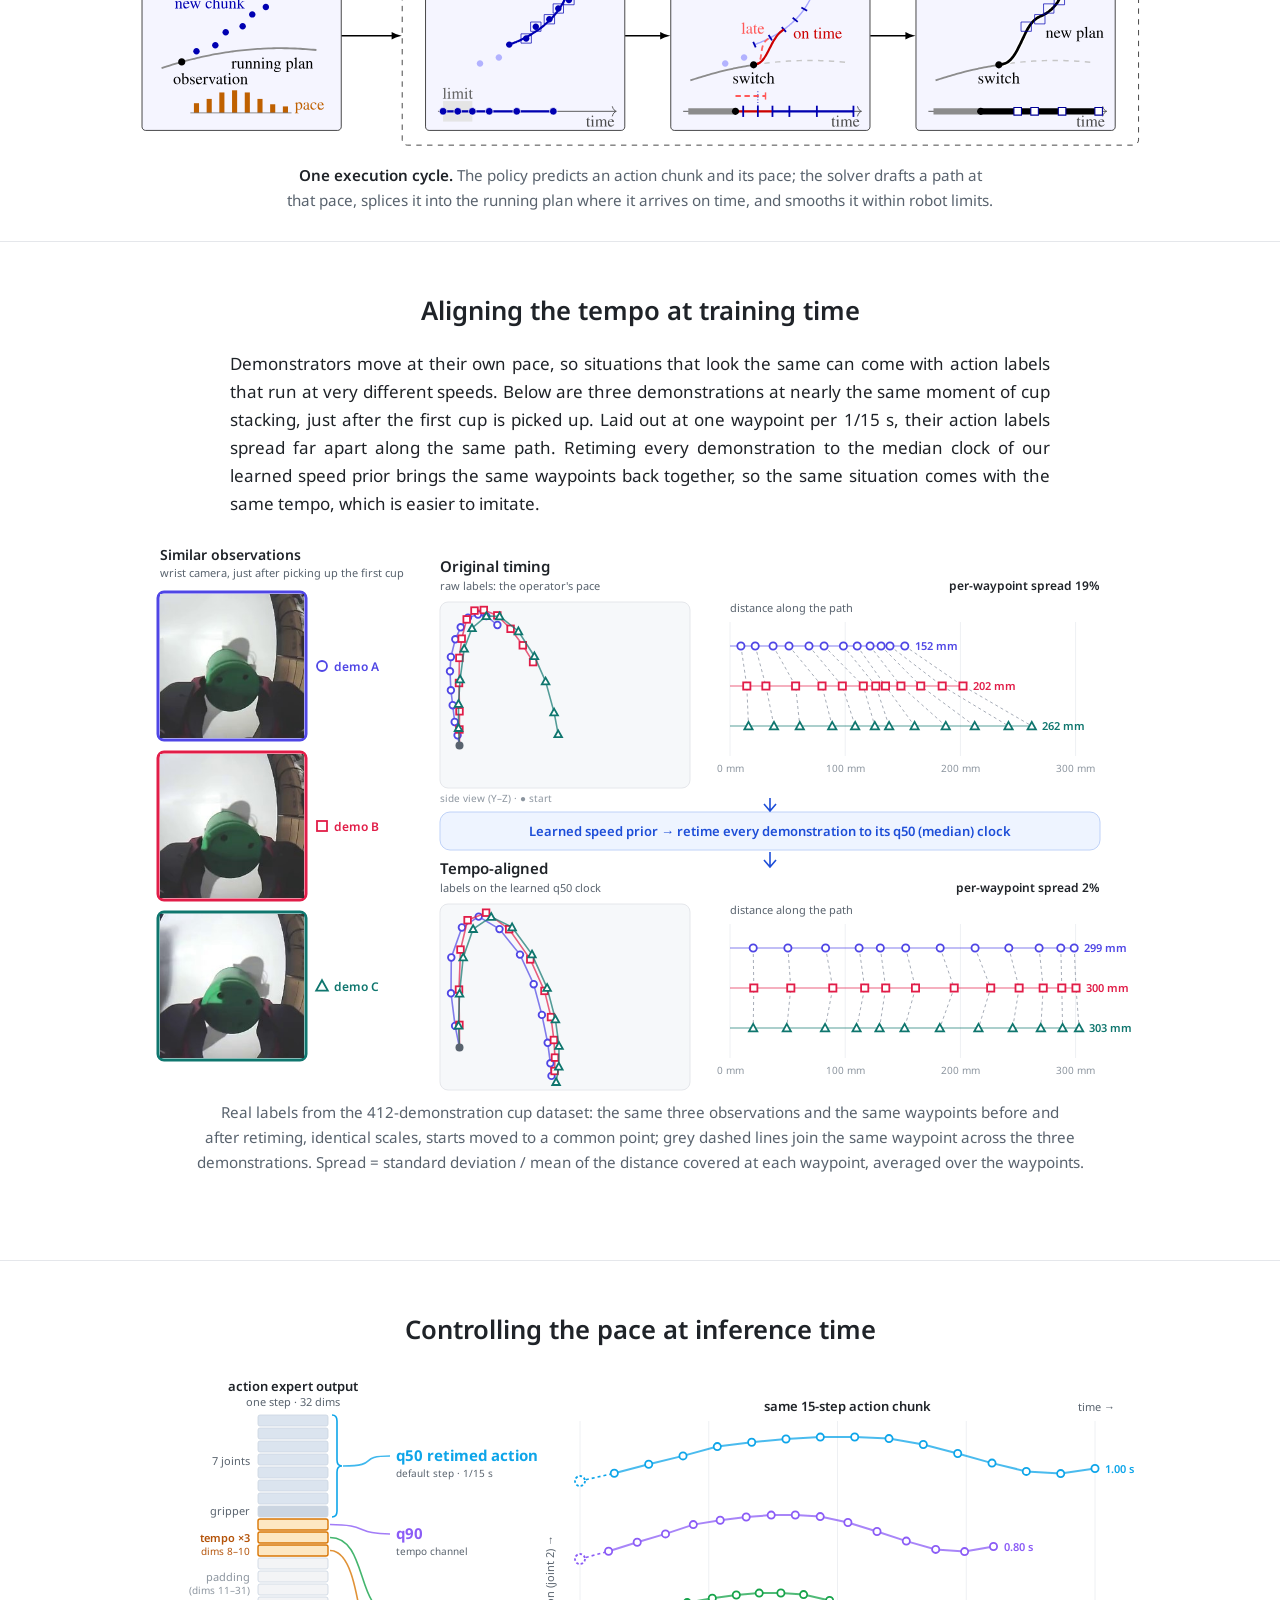
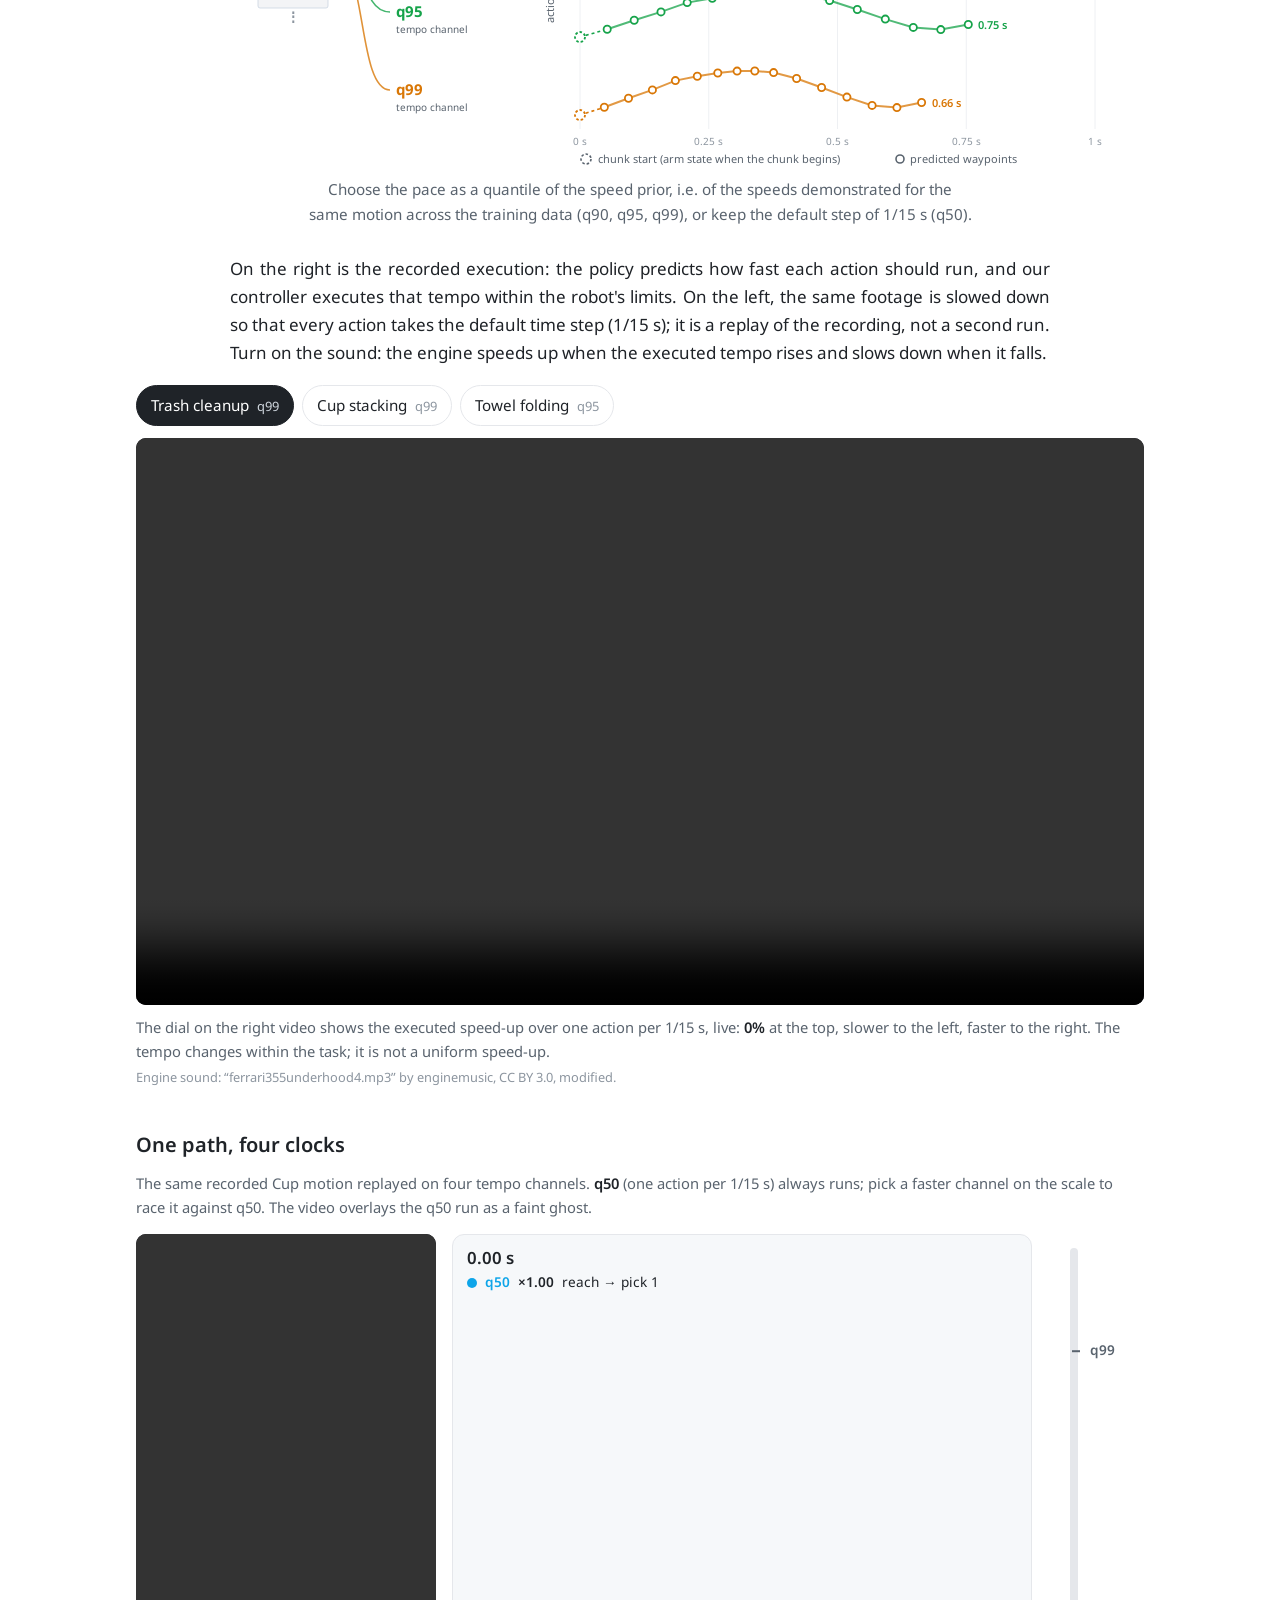
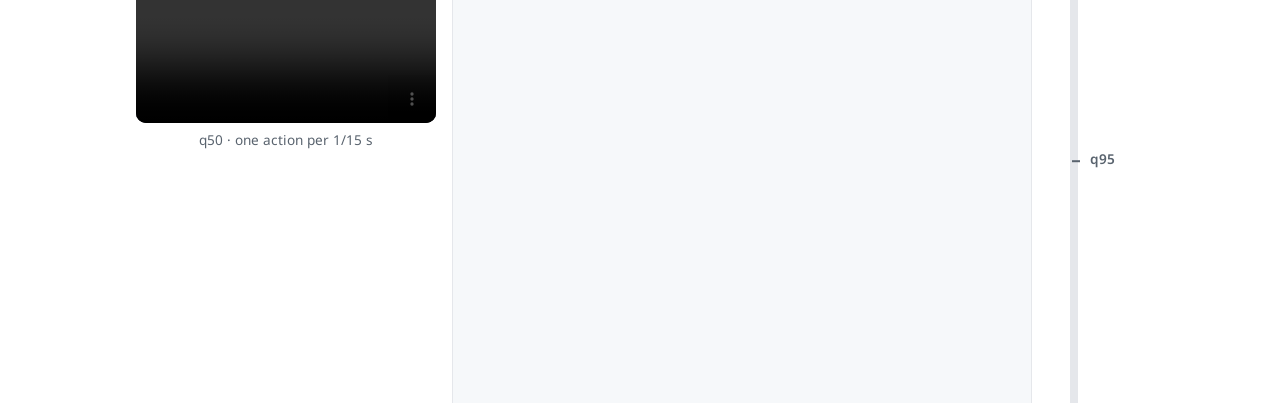
==== commit 1d0bf734: "Drop 'Nothing is sped up' wording from banner and zero-shot video pills Co-Authored-By: Claude Opus " ====
--- a/index.html
+++ b/index.html
@@ -37,7 +37,7 @@
     <div class="container">
       <div class="realtime">
         <span class="rt-badge"><span class="rt-dot" aria-hidden="true"></span>1&times; real-time</span>
-        <span class="rt-text"><span class="nowrap">Every video plays at actual speed.</span> <strong>Nothing is sped up.</strong></span>
+        <span class="rt-text">Every video plays at the robot&rsquo;s actual speed.</span>
       </div>
       <p class="lead">Real-robot rollouts, side by side. <strong>Ours</strong>: our retimed policy with the predicted tempo and our controller.</p>
 
@@ -71,7 +71,7 @@
       <figure class="demo zs">
         <h3 class="demo-title">Banana pick-and-place</h3>
         <div class="video-frame wide">
-          <video src="static/tempo/zeroshot_banana.mp4?v=3" poster="static/tempo/zeroshot_banana.jpg?v=3" width="1932" height="726"
+          <video src="static/tempo/zeroshot_banana.mp4?v=4" poster="static/tempo/zeroshot_banana.jpg?v=4" width="1932" height="726"
                  controls muted playsinline preload="metadata"
                  aria-label="Banana pick-and-place, zero-shot, baseline versus ours, real-time playback"></video>
         </div>
@@ -81,7 +81,7 @@
       <figure class="demo zs">
         <h3 class="demo-title">Cube pick-and-place</h3>
         <div class="video-frame wide">
-          <video src="static/tempo/zeroshot_cube.mp4?v=4" poster="static/tempo/zeroshot_cube.jpg?v=4" width="1932" height="726"
+          <video src="static/tempo/zeroshot_cube.mp4?v=5" poster="static/tempo/zeroshot_cube.jpg?v=5" width="1932" height="726"
                  controls muted playsinline preload="metadata"
                  aria-label="Cube pick-and-place, zero-shot, baseline versus ours, real-time playback"></video>
         </div>
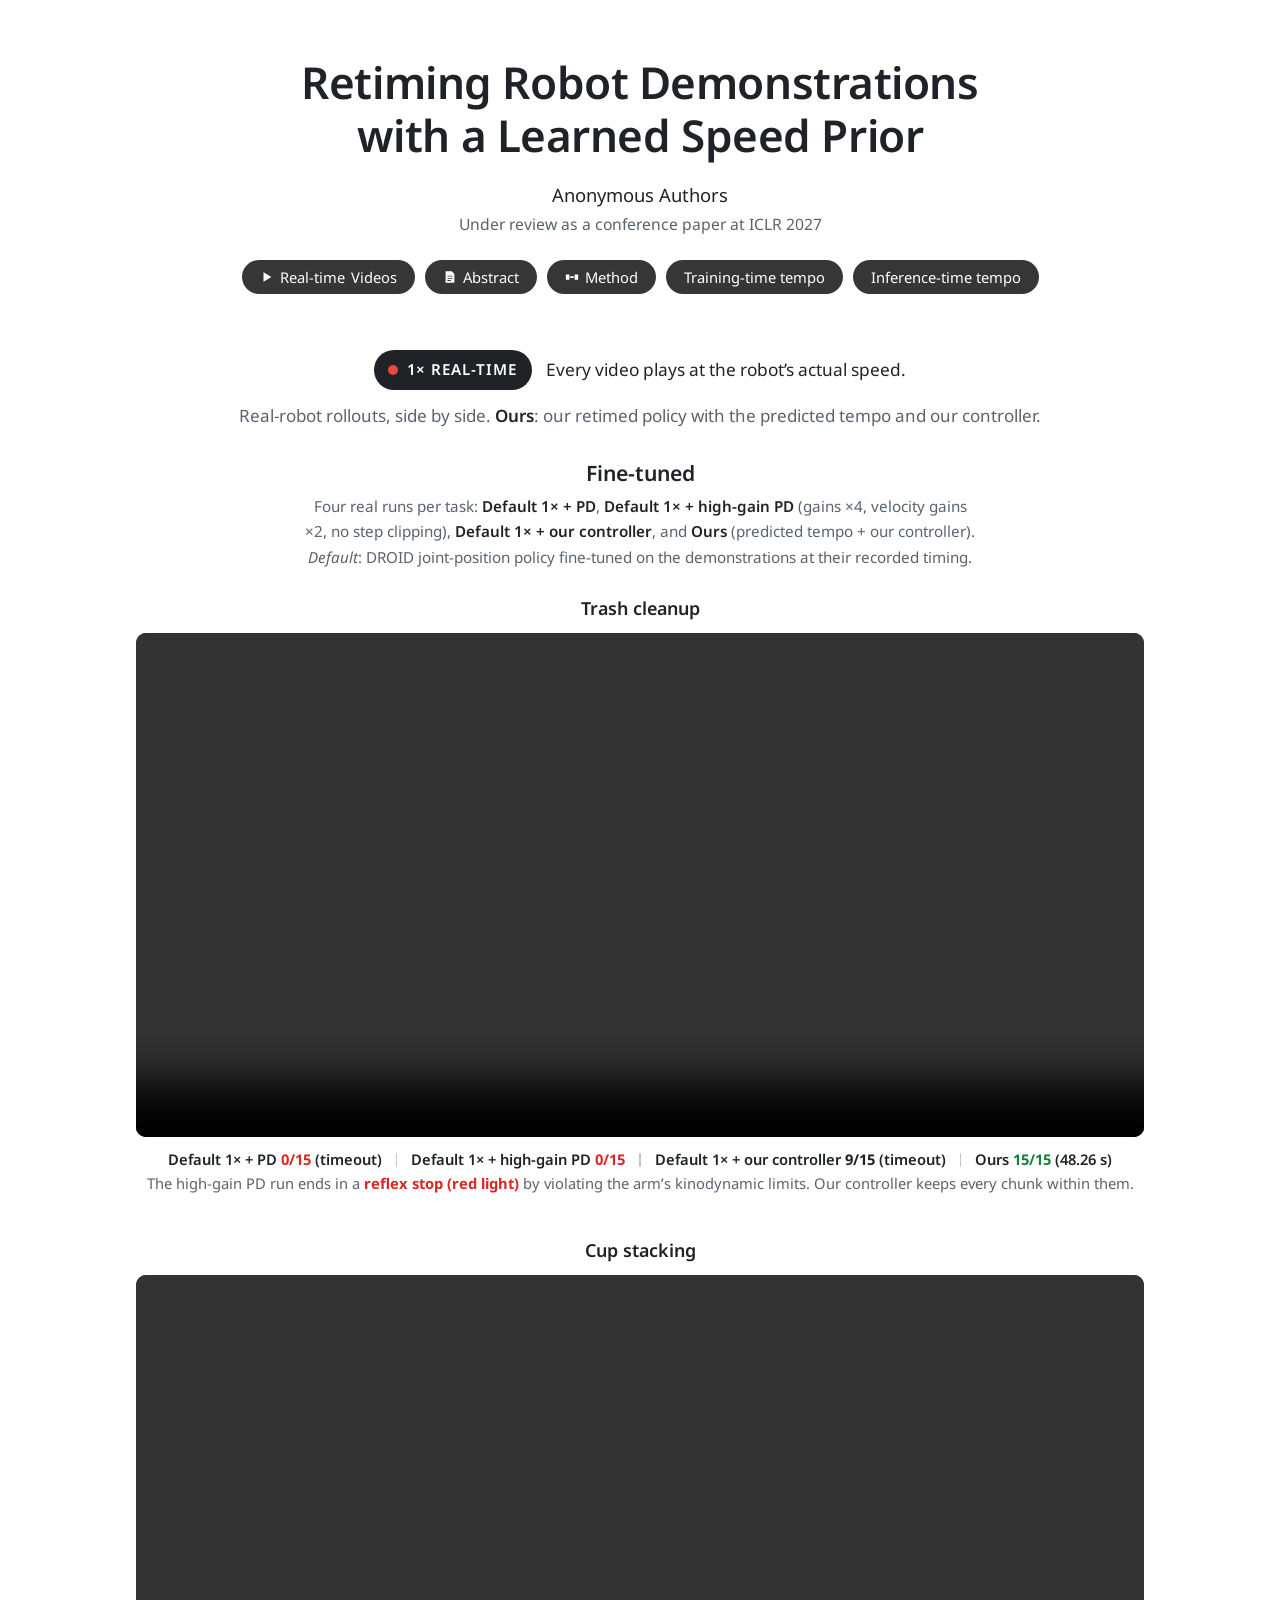
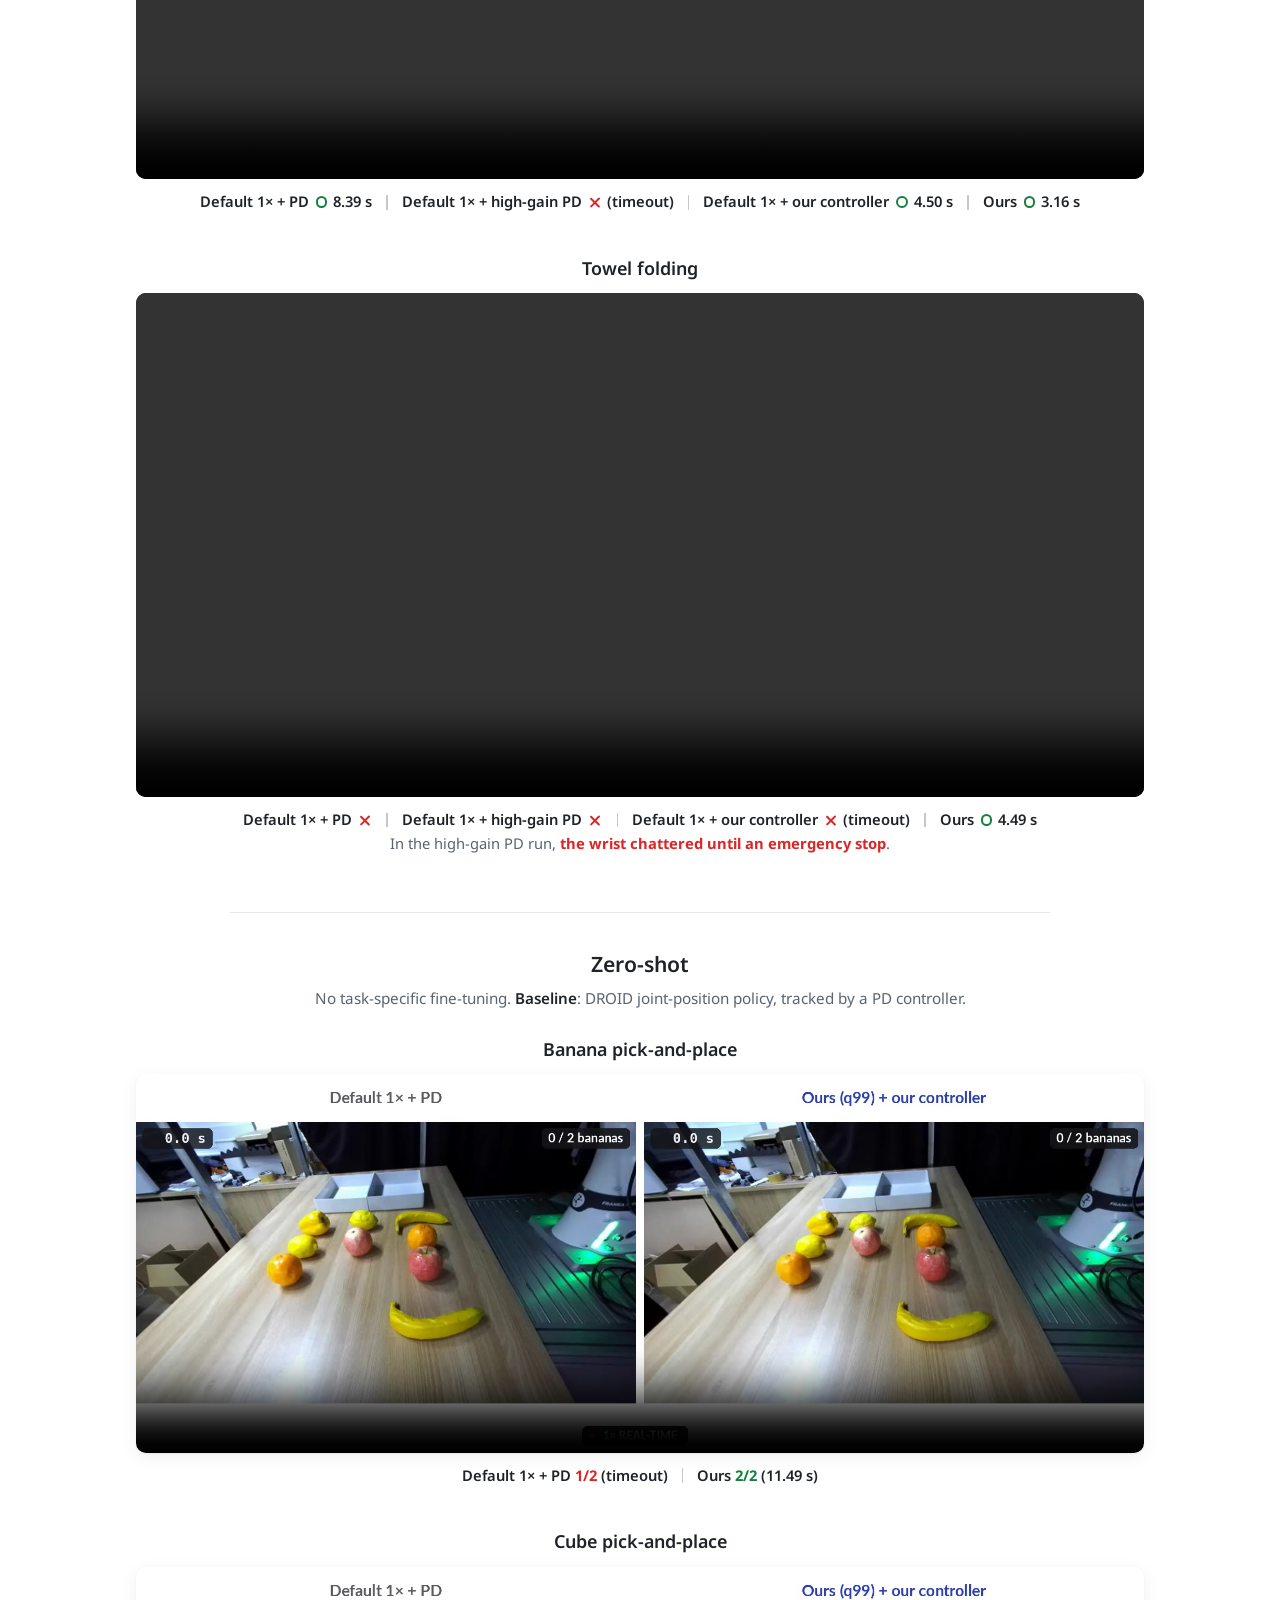
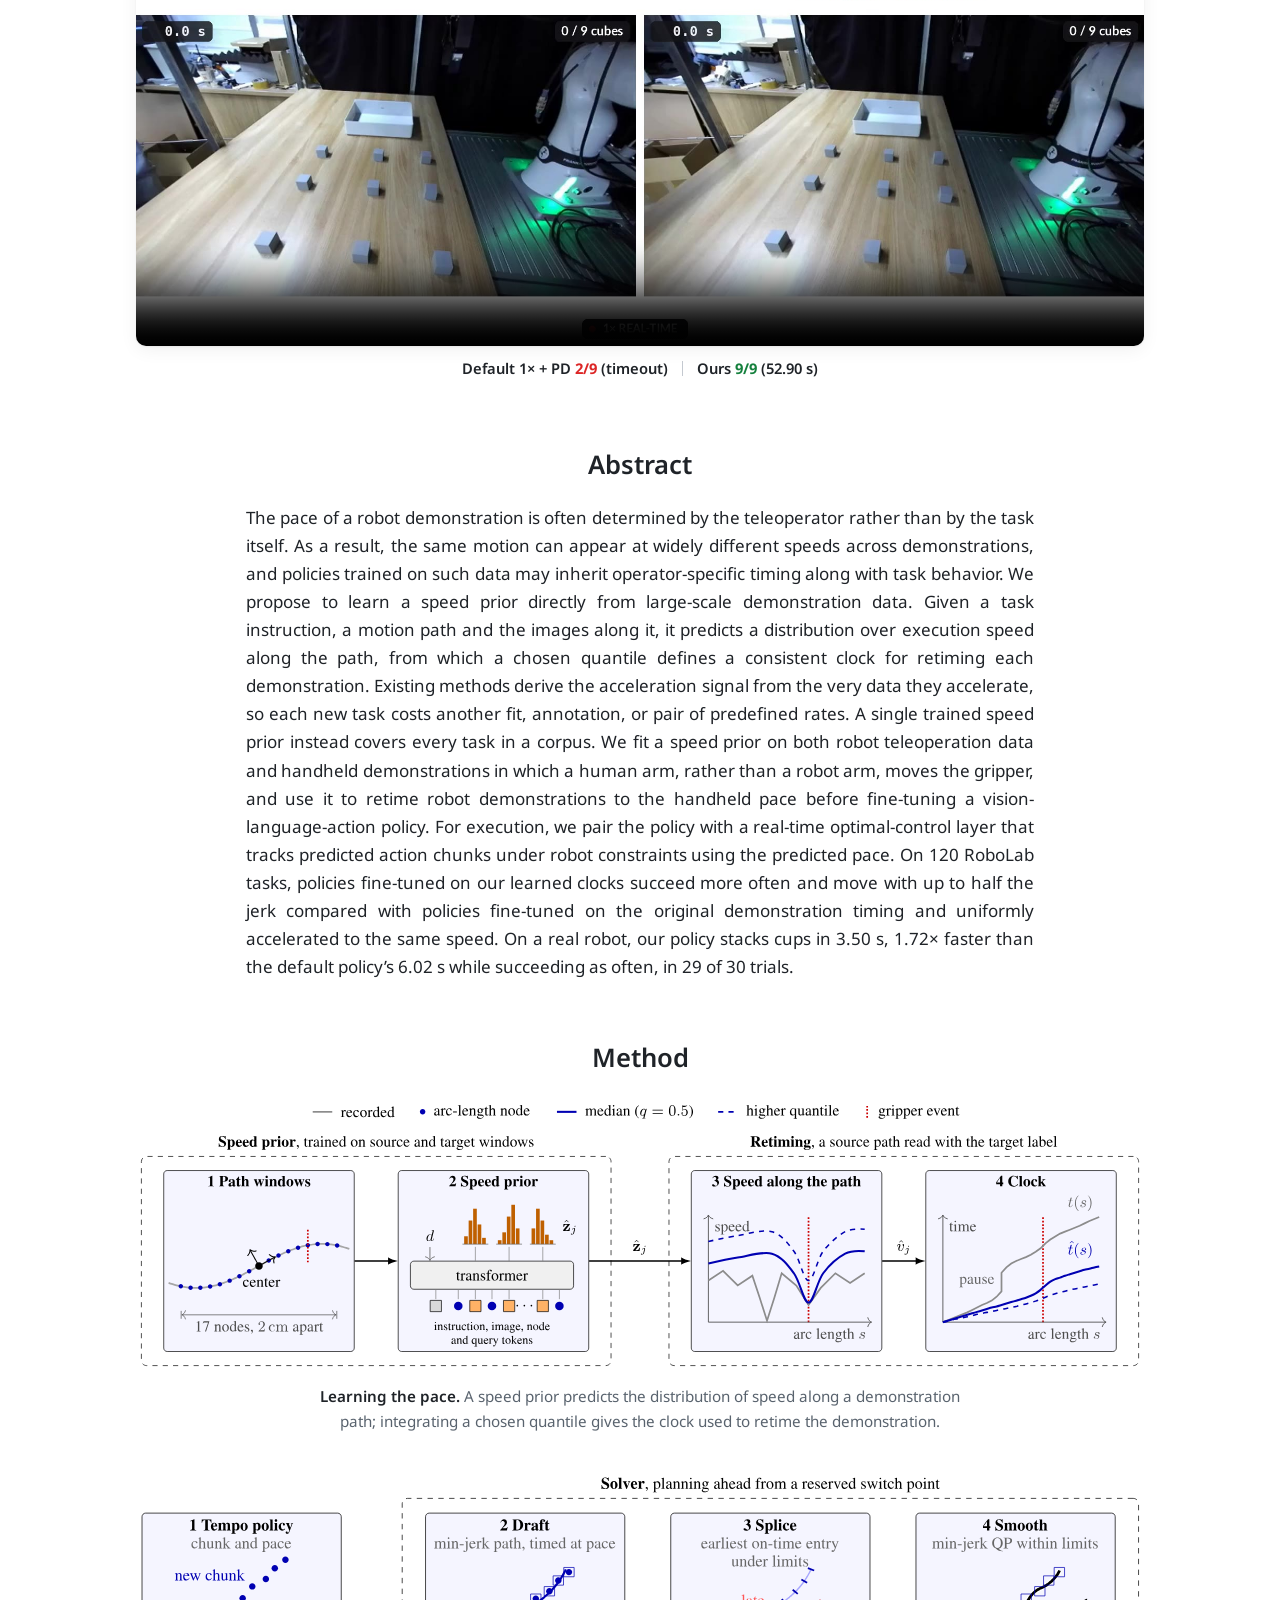
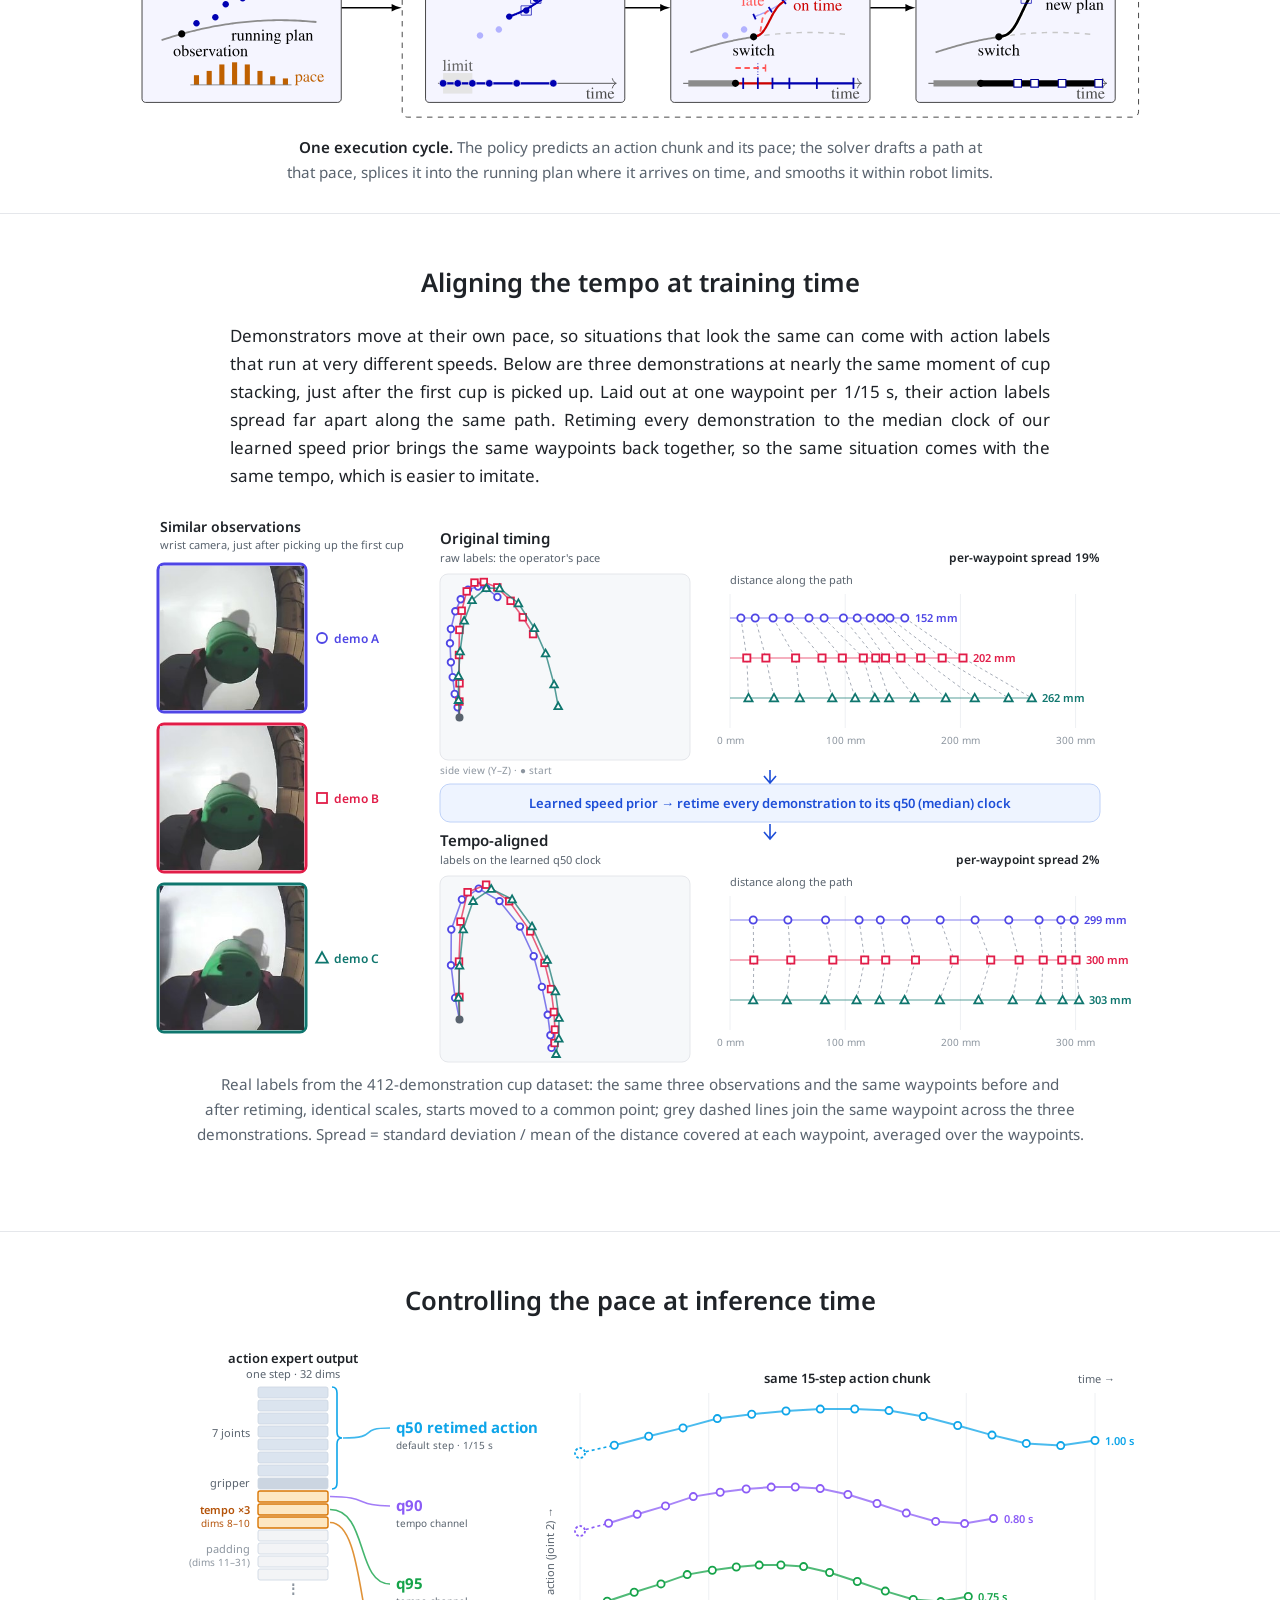
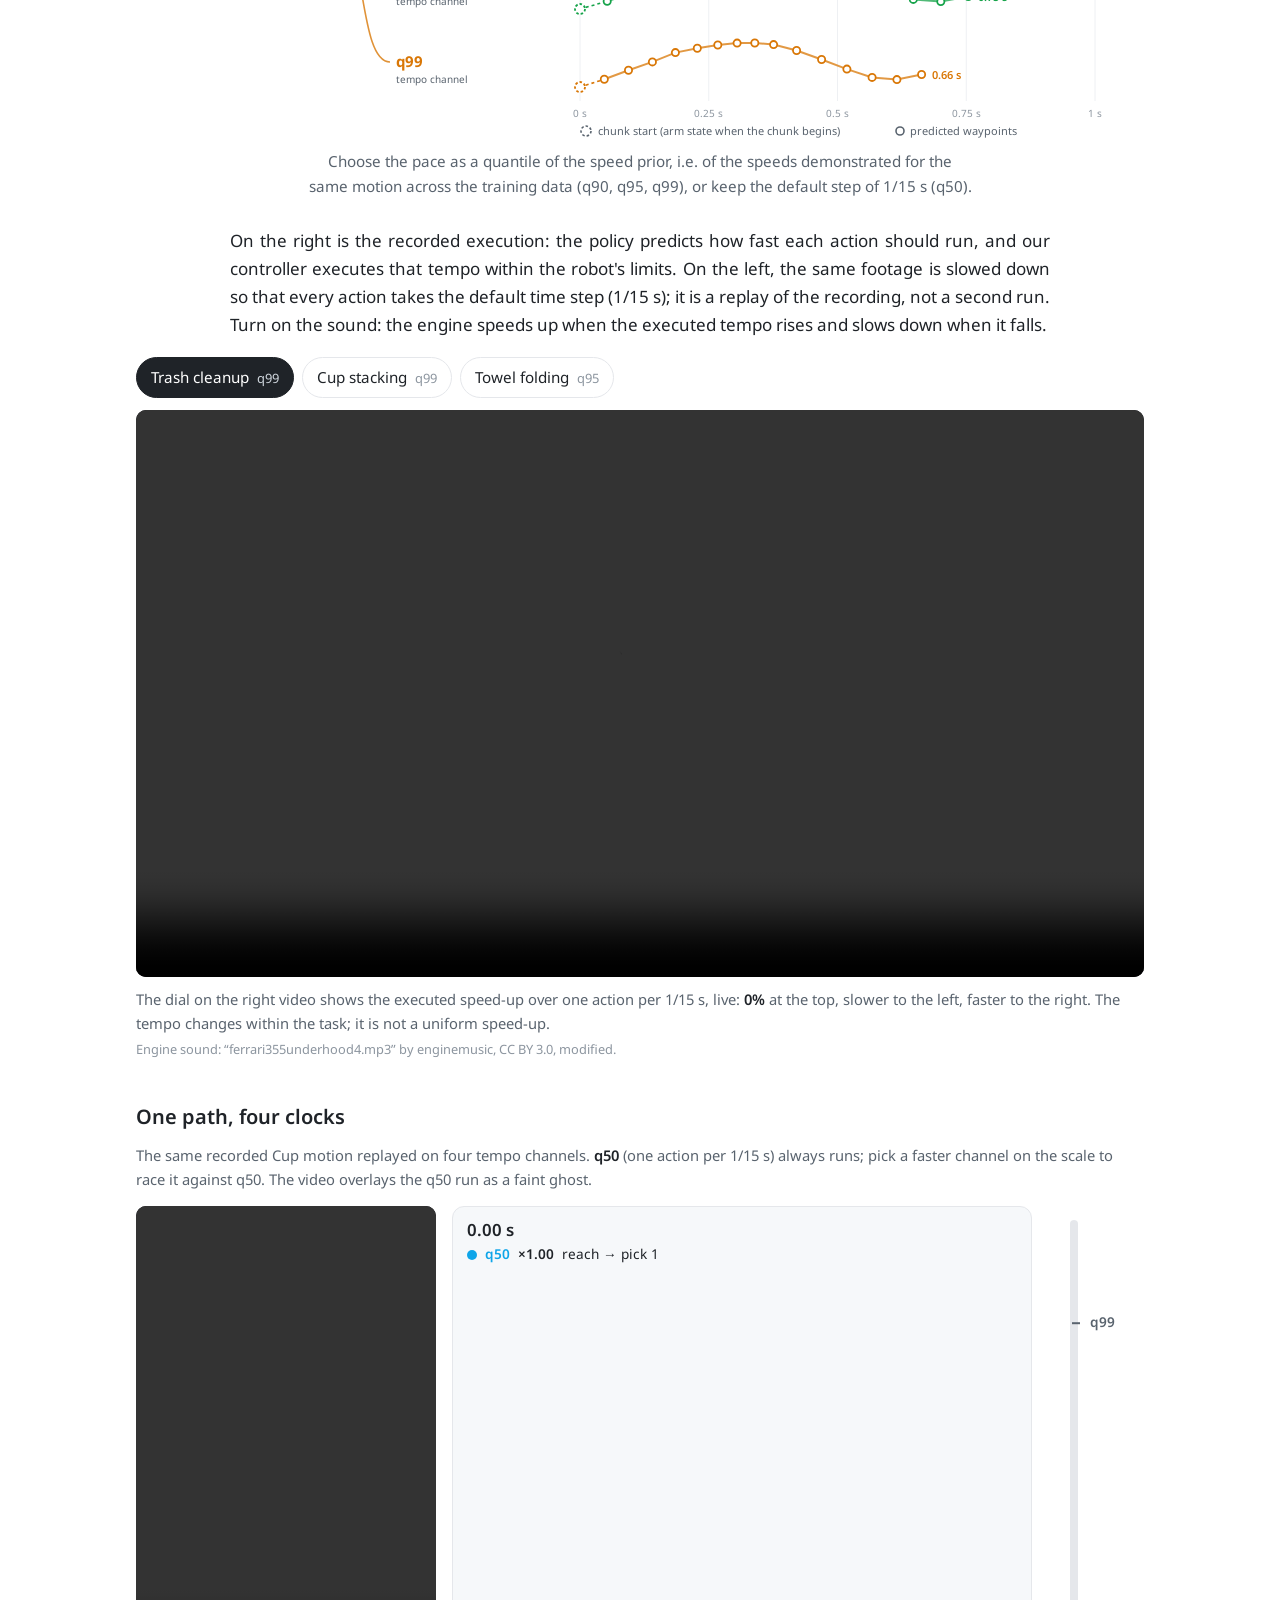
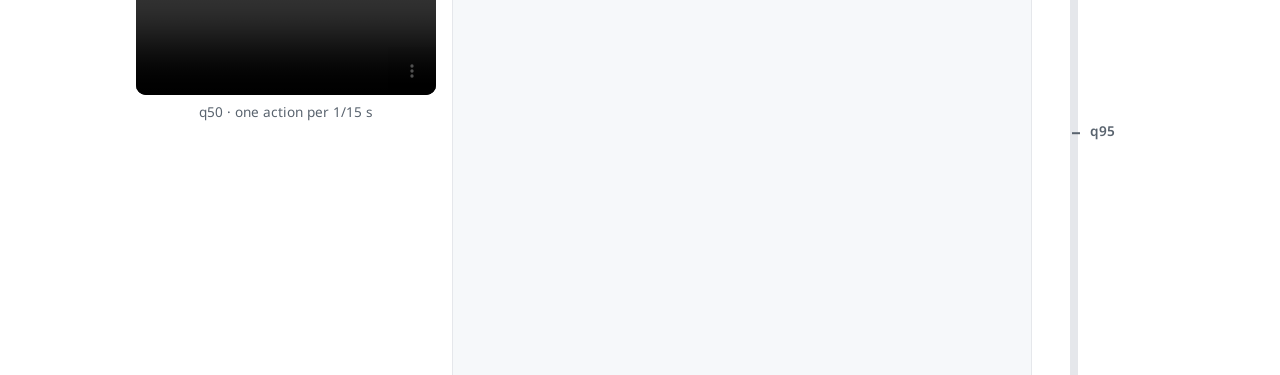
==== commit e518783d: "Drop self-link from abstract; scrub local path from chunk.json Co-Authored-By: Claude Opus 5.5 <nore" ====
--- a/index.html
+++ b/index.html
@@ -93,7 +93,7 @@
   <section id="abstract" class="abstract">
     <div class="container narrow">
       <h2 class="section-title">Abstract</h2>
-      <p>The pace of a robot demonstration is often determined by the teleoperator rather than by the task itself. As a result, the same motion can appear at widely different speeds across demonstrations, and policies trained on such data may inherit operator-specific timing along with task behavior. We propose to learn a speed prior directly from large-scale demonstration data. Given a task instruction, a motion path and the images along it, it predicts a distribution over execution speed along the path, from which a chosen quantile defines a consistent clock for retiming each demonstration. Existing methods derive the acceleration signal from the very data they accelerate, so each new task costs another fit, annotation, or pair of predefined rates. A single trained speed prior instead covers every task in a corpus. We fit a speed prior on both robot teleoperation data and handheld demonstrations in which a human arm, rather than a robot arm, moves the gripper, and use it to retime robot demonstrations to the handheld pace before fine-tuning a vision-language-action policy. For execution, we pair the policy with a real-time optimal-control layer that tracks predicted action chunks under robot constraints using the predicted pace. On 120 RoboLab tasks, policies fine-tuned on our learned clocks succeed more often and move with up to half the jerk compared with policies fine-tuned on the original demonstration timing and uniformly accelerated to the same speed. On a real robot, our policy stacks cups in 3.50&nbsp;s, 1.72&times; faster than the default policy&rsquo;s 6.02&nbsp;s while succeeding as often, in 29 of 30 trials. Videos and further material are available at <a href="https://anonymous.4open.science/w/anony_repo-882B/">https://anonymous.4open.science/w/anony_repo-882B/</a>.</p>
+      <p>The pace of a robot demonstration is often determined by the teleoperator rather than by the task itself. As a result, the same motion can appear at widely different speeds across demonstrations, and policies trained on such data may inherit operator-specific timing along with task behavior. We propose to learn a speed prior directly from large-scale demonstration data. Given a task instruction, a motion path and the images along it, it predicts a distribution over execution speed along the path, from which a chosen quantile defines a consistent clock for retiming each demonstration. Existing methods derive the acceleration signal from the very data they accelerate, so each new task costs another fit, annotation, or pair of predefined rates. A single trained speed prior instead covers every task in a corpus. We fit a speed prior on both robot teleoperation data and handheld demonstrations in which a human arm, rather than a robot arm, moves the gripper, and use it to retime robot demonstrations to the handheld pace before fine-tuning a vision-language-action policy. For execution, we pair the policy with a real-time optimal-control layer that tracks predicted action chunks under robot constraints using the predicted pace. On 120 RoboLab tasks, policies fine-tuned on our learned clocks succeed more often and move with up to half the jerk compared with policies fine-tuned on the original demonstration timing and uniformly accelerated to the same speed. On a real robot, our policy stacks cups in 3.50&nbsp;s, 1.72&times; faster than the default policy&rsquo;s 6.02&nbsp;s while succeeding as often, in 29 of 30 trials.</p>
     </div>
   </section>
 
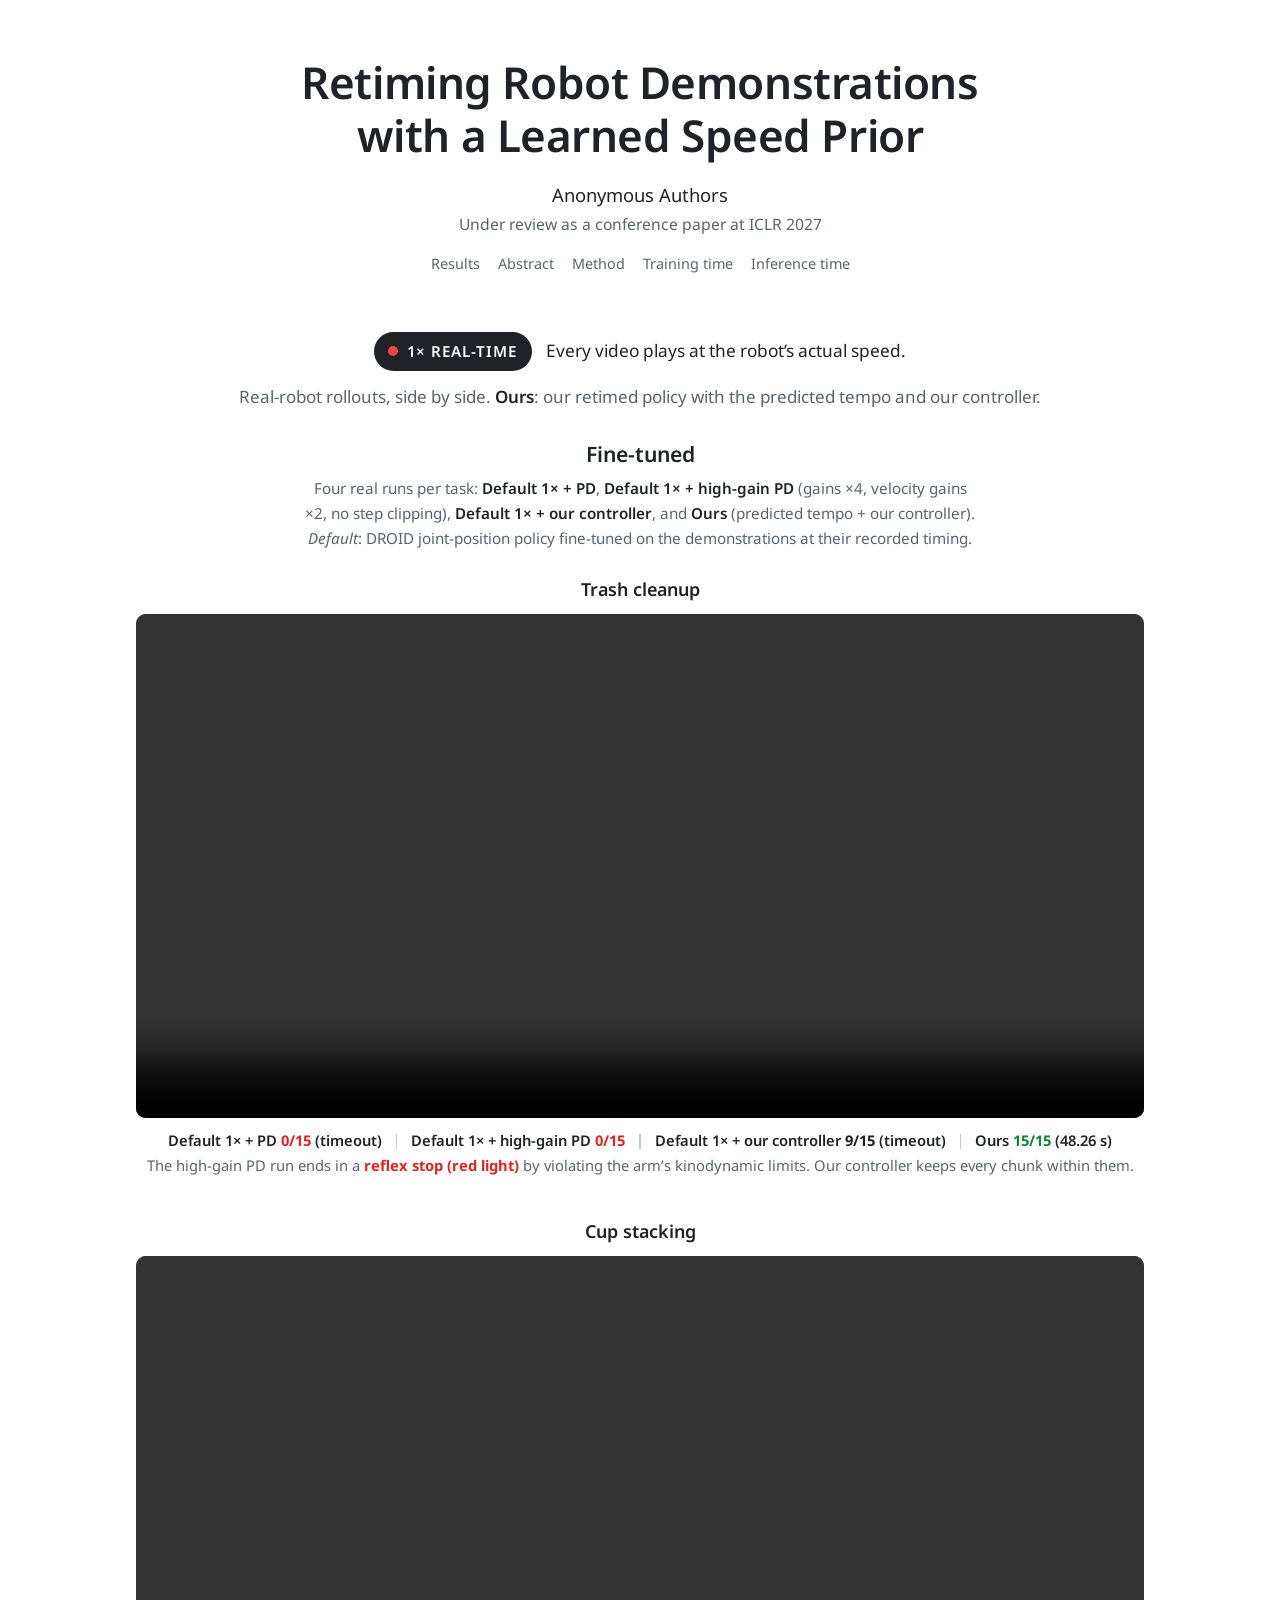
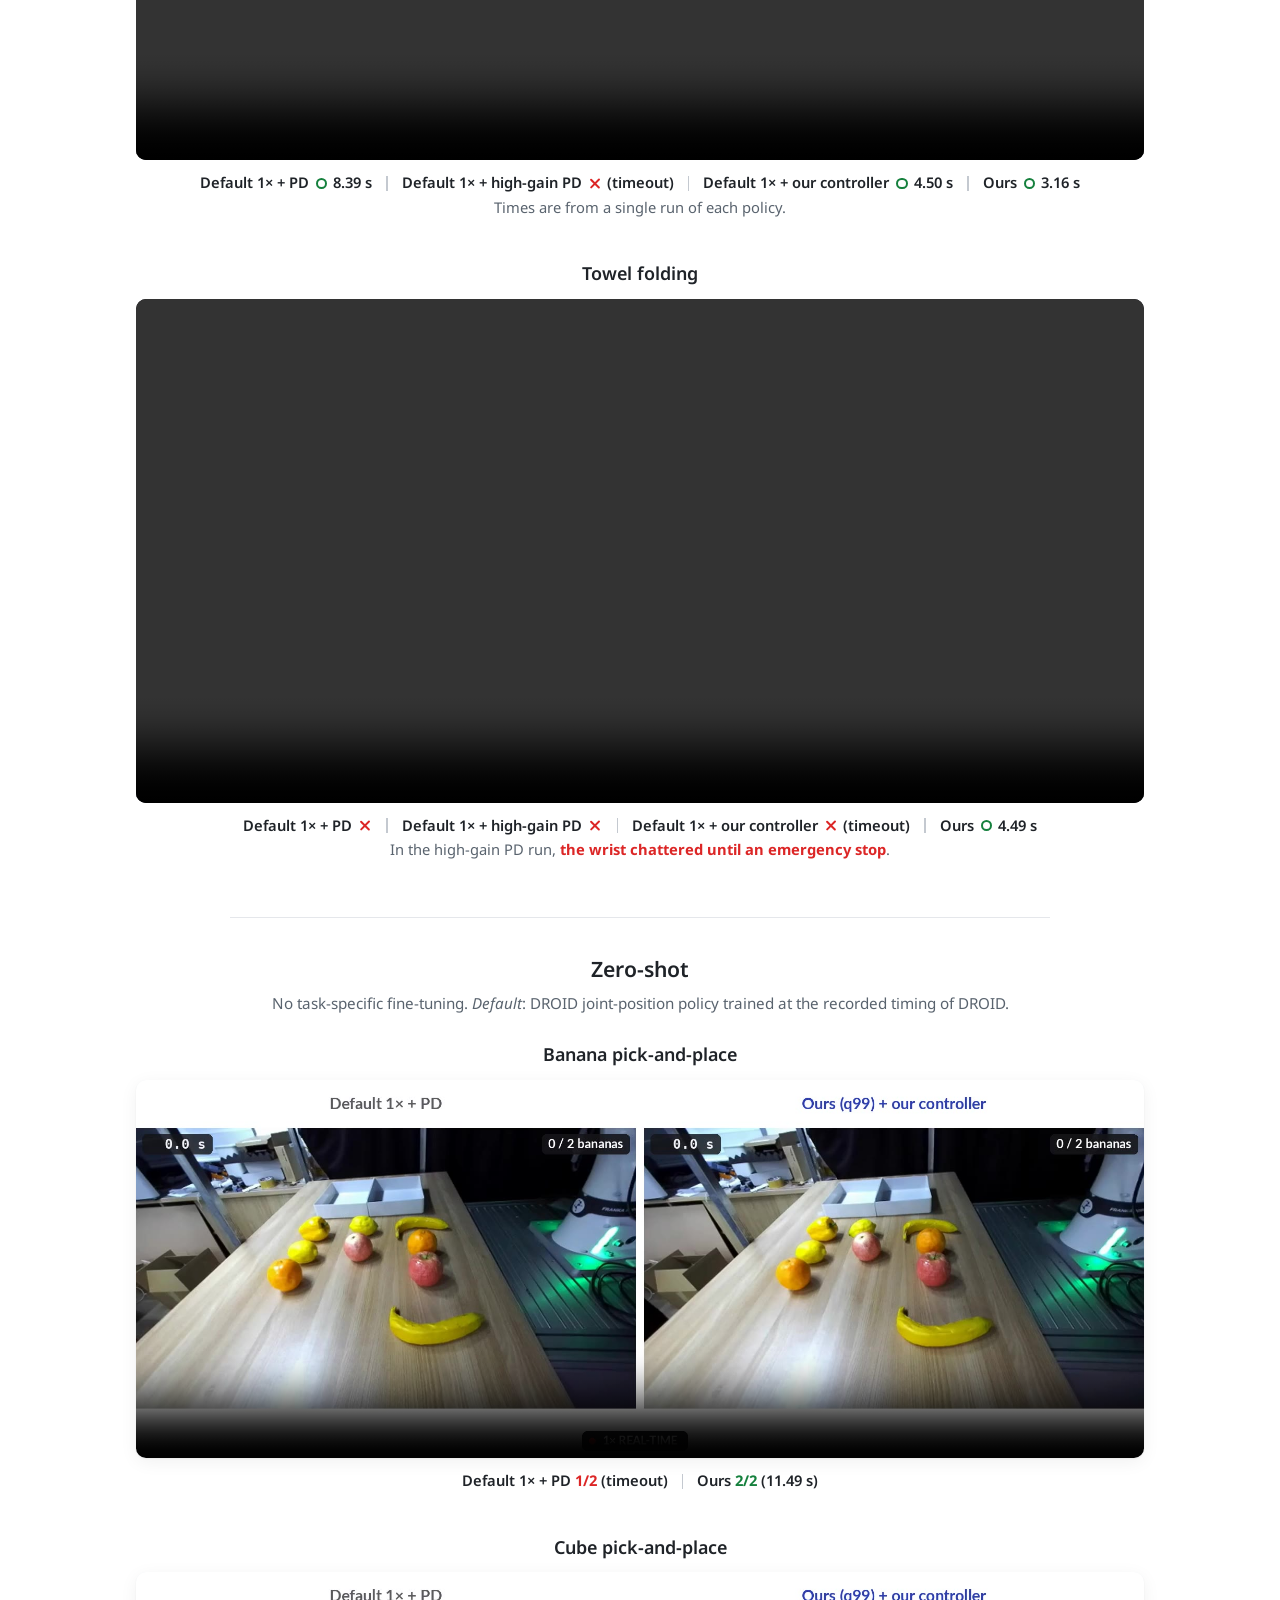
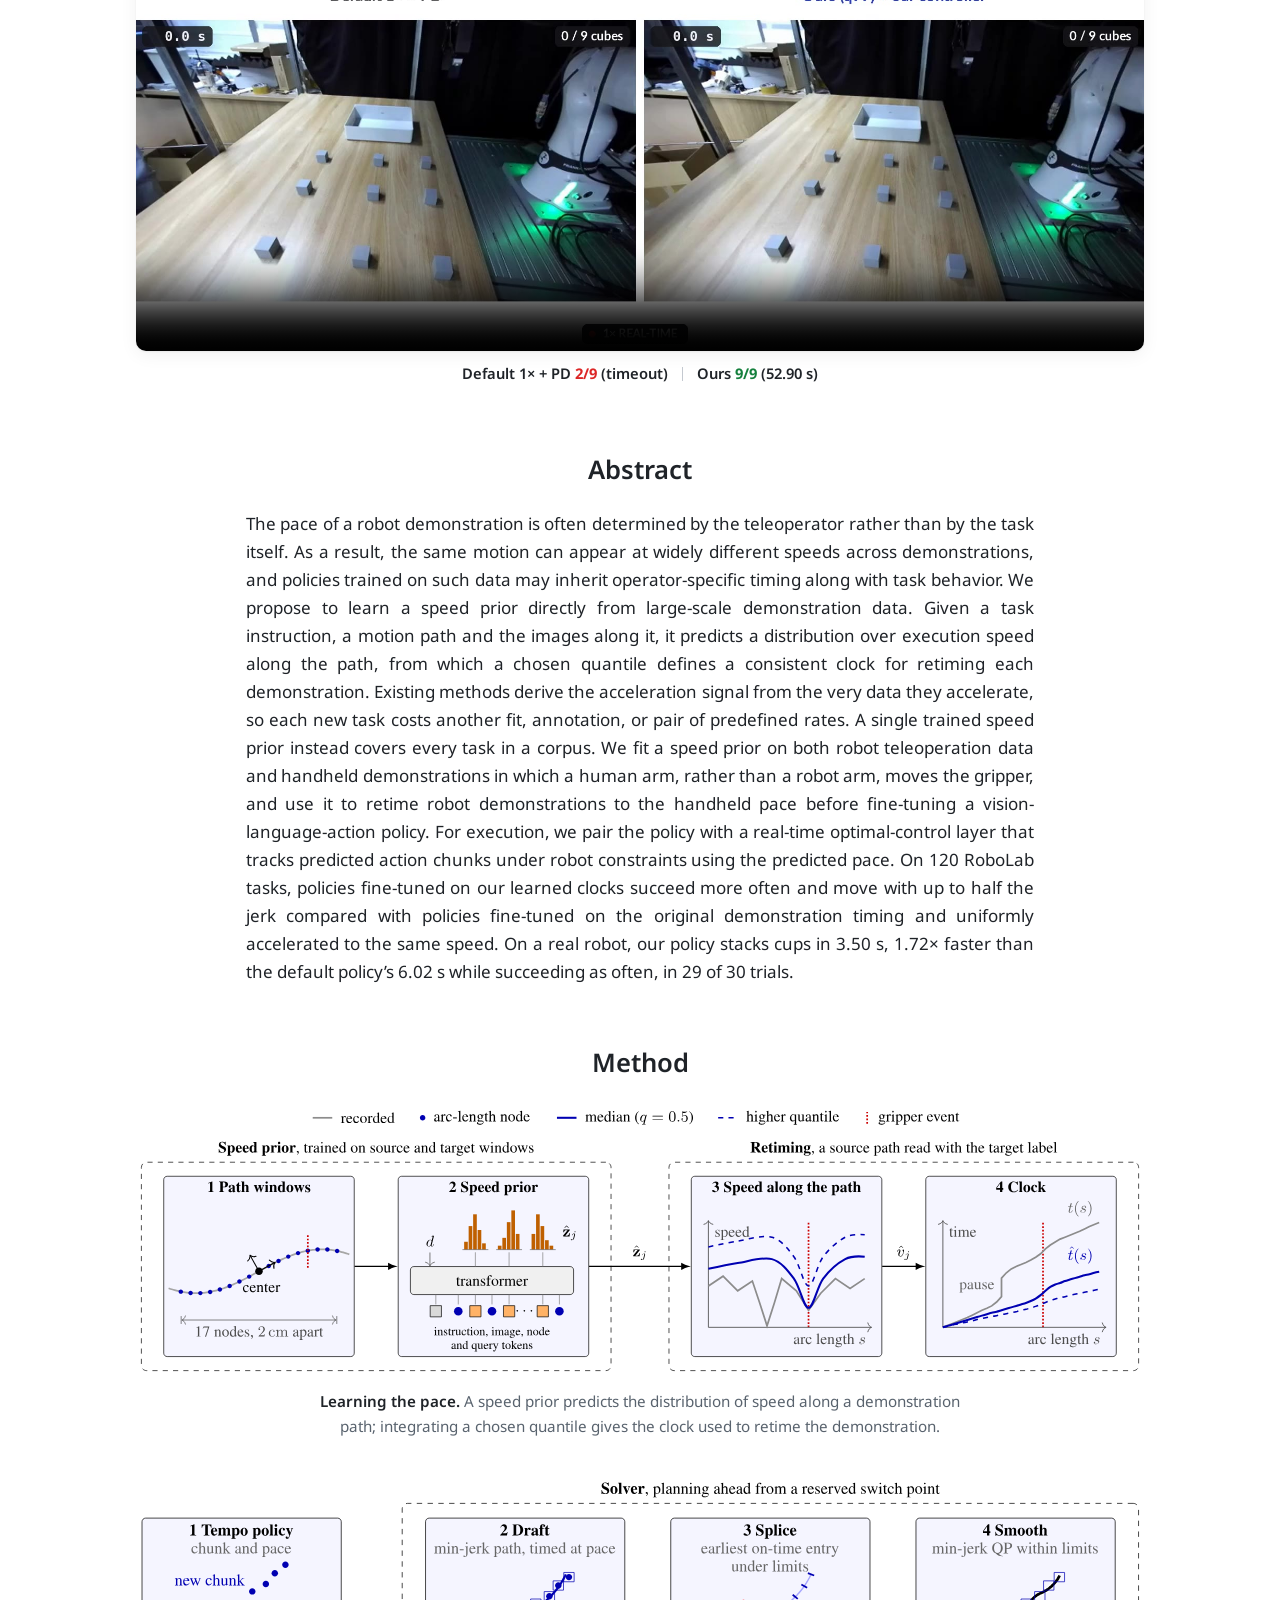
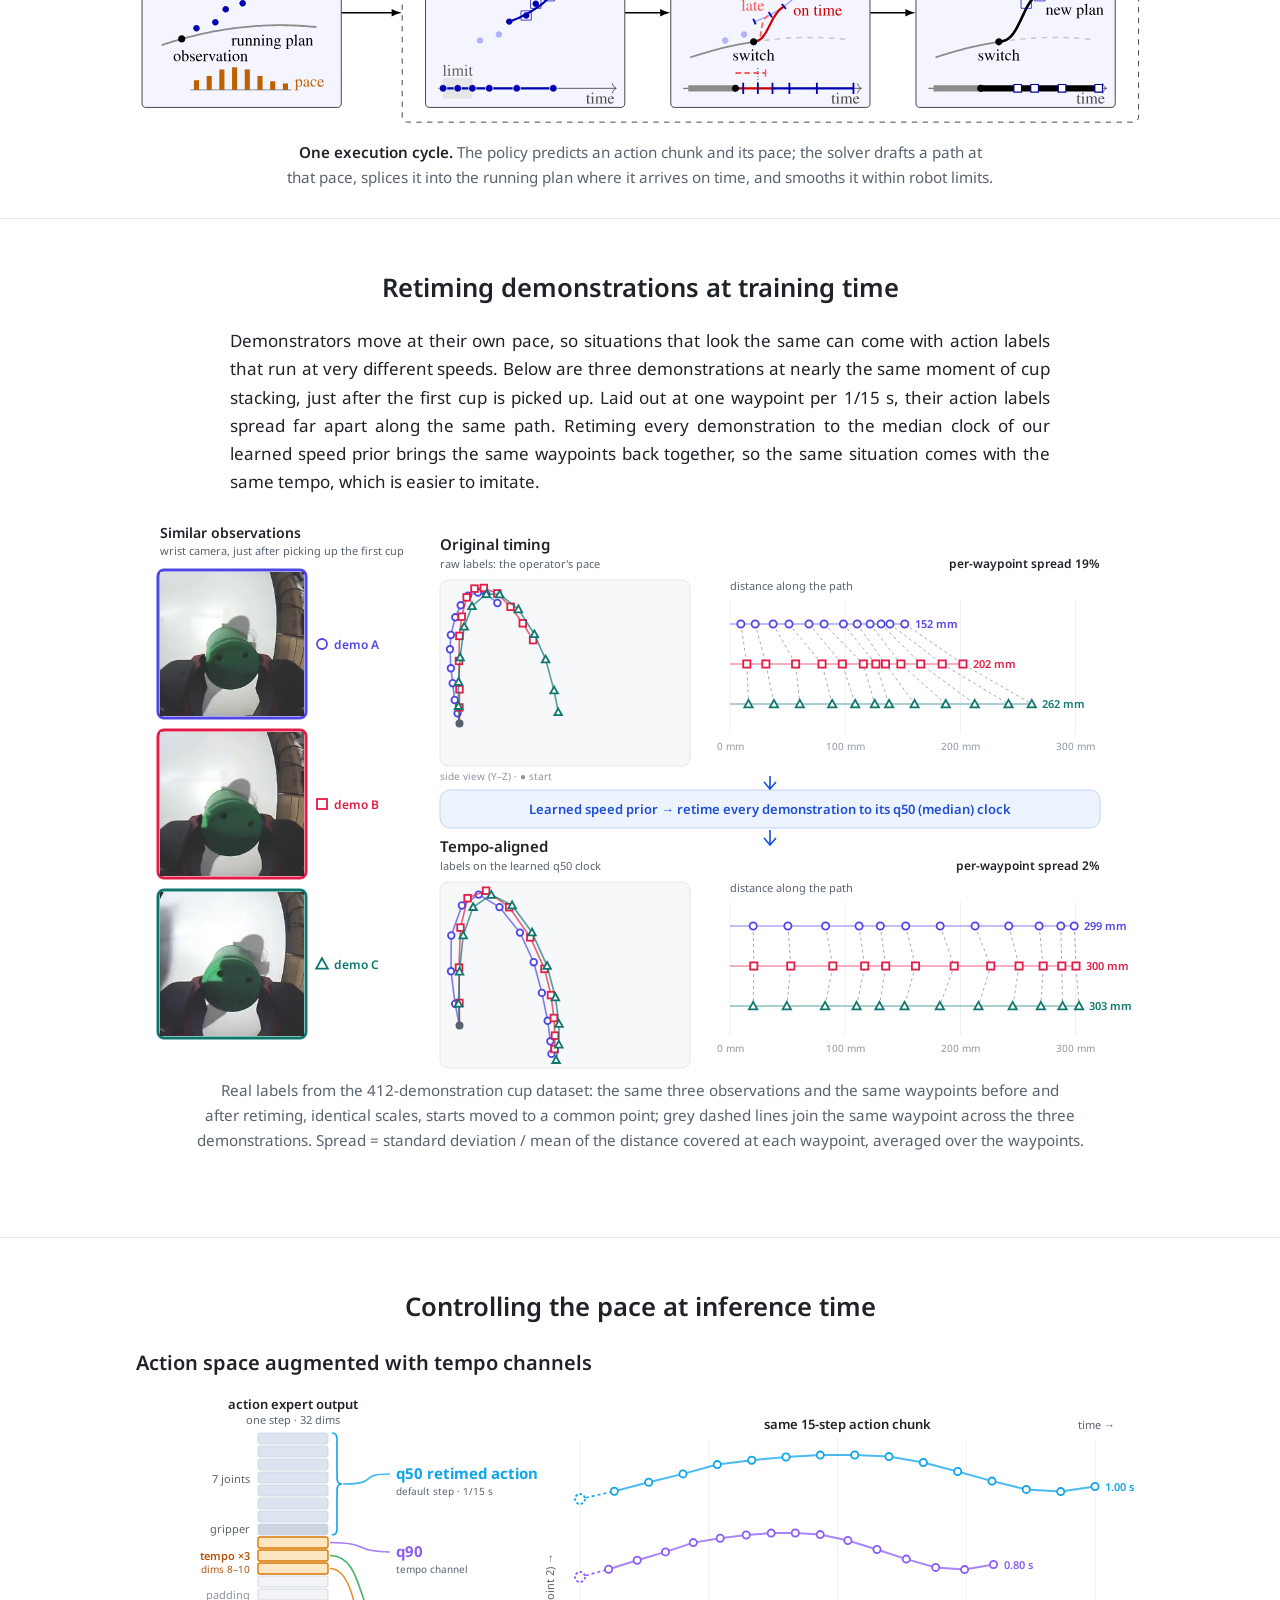
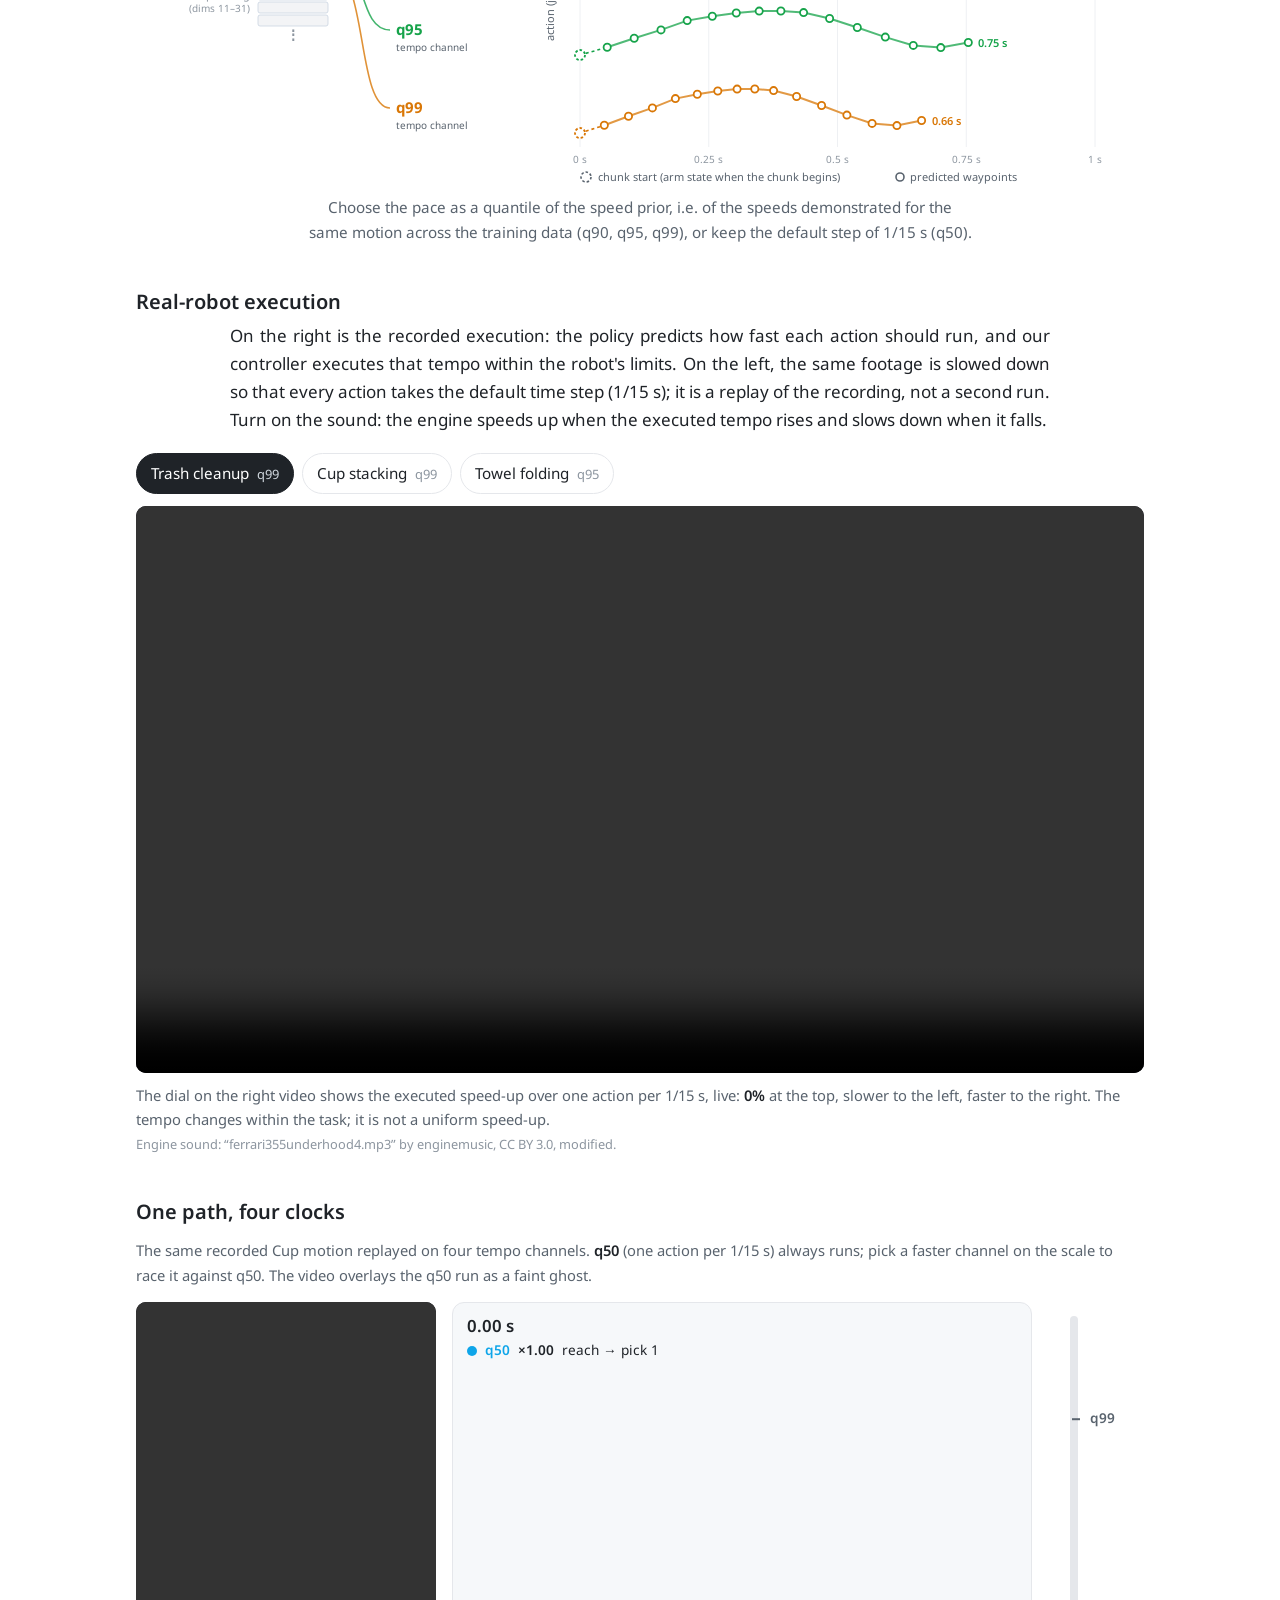
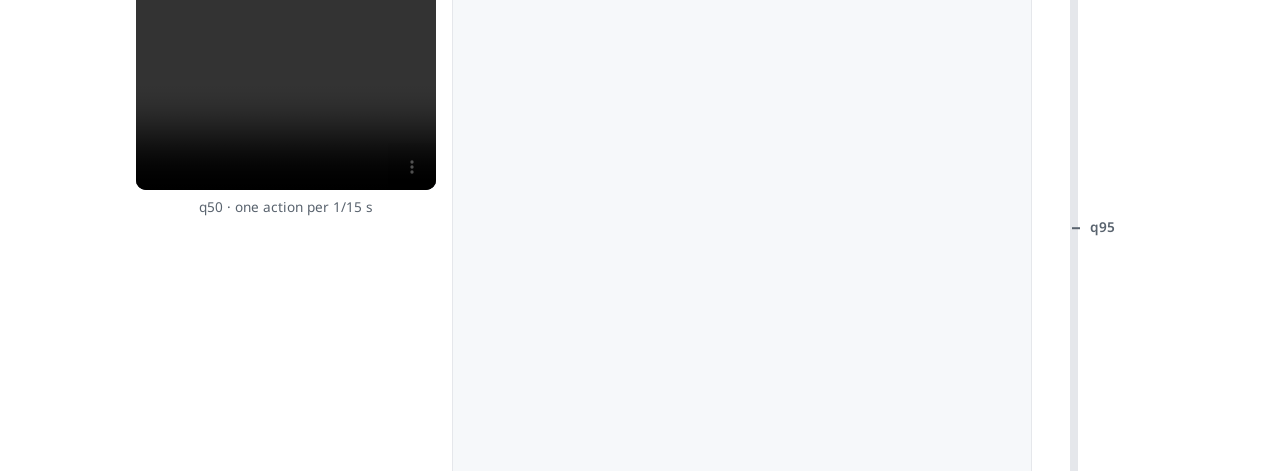
==== commit 68557d00: "Anonymized page synced with the public project page Same content as the public page (contents rail, " ====
--- a/index.html
+++ b/index.html
@@ -11,23 +11,40 @@
 <link rel="preconnect" href="https://fonts.googleapis.com">
 <link rel="preconnect" href="https://fonts.gstatic.com" crossorigin>
 <link rel="stylesheet" href="https://fonts.googleapis.com/css2?family=Noto+Sans:wght@400;600&display=swap">
-<link rel="stylesheet" href="static/css/style.css?v=d8124013">
-<link rel="stylesheet" href="static/css/tempo.css?v=18">
+<link rel="stylesheet" href="static/css/style.css?v=pr9">
+<link rel="stylesheet" href="static/css/tempo.css?v=19">
 <script src="static/js/tempo.js?v=18" defer></script>
+<script src="static/js/toc.js?v=1" defer></script>
 </head>
 <body>
+
+<nav class="page-toc" aria-label="Contents">
+  <div class="page-toc-title">Contents</div>
+  <ul>
+    <li><a href="#demos">Real-world results</a></li>
+    <li class="toc-sub"><a href="#fine-tuned">Fine-tuned</a></li>
+    <li class="toc-sub"><a href="#zero-shot">Zero-shot</a></li>
+    <li><a href="#abstract">Abstract</a></li>
+    <li><a href="#method">Method</a></li>
+    <li><a href="#training-time">Retiming demonstrations at training time</a></li>
+    <li><a href="#inference-time">Controlling the pace at inference time</a></li>
+    <li class="toc-sub"><a href="#tempo-channels">Action space augmented with tempo channels</a></li>
+    <li class="toc-sub"><a href="#real-robot-execution">Real-robot execution</a></li>
+    <li class="toc-sub"><a href="#four-clocks">One path, four clocks</a></li>
+  </ul>
+</nav>
 
 <header class="hero">
   <div class="container">
     <h1 class="title">Retiming Robot Demonstrations <br>with a Learned Speed Prior</h1>
     <p class="authors">Anonymous Authors</p>
     <p class="venue">Under review as a conference paper at ICLR 2027</p>
-    <nav class="links" aria-label="Sections">
-      <a class="button" href="#demos"><svg viewBox="0 0 16 16" aria-hidden="true"><path d="M4 2.5v11l9-5.5z"/></svg><span class="hide-sm">Real-time</span>Videos</a>
-      <a class="button" href="#abstract"><svg viewBox="0 0 16 16" aria-hidden="true"><path d="M3 1.5h7l3 3v10H3zm2 5v1h6v-1zm0 2.5v1h6V9zm0 2.5v1h4v-1z"/></svg>Abstract</a>
-      <a class="button" href="#method"><svg viewBox="0 0 16 16" aria-hidden="true"><path d="M1 5h4v6H1zm5 2h4v2H6zm5-2h4v6h-4z"/></svg>Method</a>
-      <a class="button" href="#training-time">Training-time tempo</a>
-      <a class="button" href="#inference-time">Inference-time tempo</a>
+    <nav class="section-nav" aria-label="Sections">
+      <a href="#demos">Results</a>
+      <a href="#abstract">Abstract</a>
+      <a href="#method">Method</a>
+      <a href="#training-time">Training time</a>
+      <a href="#inference-time">Inference time</a>
     </nav>
   </div>
 </header>
@@ -41,7 +58,7 @@
       </div>
       <p class="lead">Real-robot rollouts, side by side. <strong>Ours</strong>: our retimed policy with the predicted tempo and our controller.</p>
 
-      <div class="group-head">
+      <div class="group-head" id="fine-tuned">
         <h2 class="group-title">Fine-tuned</h2>
         <p class="group-note">Four real runs per task: <strong>Default 1&times; + PD</strong>, <strong>Default 1&times; + high-gain PD</strong> (gains &times;4, velocity gains &times;2, no step clipping), <strong>Default 1&times; + our controller</strong>, and <strong>Ours</strong> (predicted tempo + our controller). <em>Default</em>: DROID joint-position policy fine-tuned on the demonstrations at their recorded timing.</p>
       </div>
@@ -54,7 +71,7 @@
       <figure class="demo ladder">
         <h3 class="demo-title">Cup stacking</h3>
         <video src="static/tempo/ladder_cup.mp4?v=5" controls muted playsinline preload="metadata" aria-label="Cup stacking: four runs side by side, real time"></video>
-        <figcaption class="demo-caption"><span class="result"><span class="it">Default 1&times; + PD <span class="mk ok" aria-label="success"></span> 8.39 s</span><span class="sep" aria-hidden="true"></span><span class="it">Default 1&times; + high-gain PD <span class="mk no" aria-label="failure"></span> (timeout)</span><span class="sep" aria-hidden="true"></span><span class="it">Default 1&times; + our controller <span class="mk ok" aria-label="success"></span> 4.50 s</span><span class="sep" aria-hidden="true"></span><span class="it">Ours <span class="mk ok" aria-label="success"></span> 3.16 s</span></span></figcaption>
+        <figcaption class="demo-caption"><span class="result"><span class="it">Default 1&times; + PD <span class="mk ok" aria-label="success"></span> 8.39 s</span><span class="sep" aria-hidden="true"></span><span class="it">Default 1&times; + high-gain PD <span class="mk no" aria-label="failure"></span> (timeout)</span><span class="sep" aria-hidden="true"></span><span class="it">Default 1&times; + our controller <span class="mk ok" aria-label="success"></span> 4.50 s</span><span class="sep" aria-hidden="true"></span><span class="it">Ours <span class="mk ok" aria-label="success"></span> 3.16 s</span></span><br>Times are from a single run of each policy.</figcaption>
       </figure>
       <figure class="demo ladder">
         <h3 class="demo-title">Towel folding</h3>
@@ -63,9 +80,9 @@
       </figure>
 
 
-      <div class="group-head sep">
+      <div class="group-head sep" id="zero-shot">
         <h2 class="group-title">Zero-shot</h2>
-        <p class="group-note">No task-specific fine-tuning. <strong>Baseline</strong>: DROID joint-position policy, tracked by a PD controller.</p>
+        <p class="group-note">No task-specific fine-tuning. <em>Default</em>: DROID joint-position policy trained at the recorded timing of DROID.</p>
       </div>
 
       <figure class="demo zs">
@@ -123,7 +140,7 @@
     </div>
   </section>
 <section id="training-time" class="tempo"><div class="container">
-<h2 class="section-title">Aligning the tempo at training time</h2>
+<h2 class="section-title">Retiming demonstrations at training time</h2>
 <p class="tempo-intro">Demonstrators move at their own pace, so situations that look the same can come with action labels that run at very different speeds. Below are three demonstrations at nearly the same moment of cup stacking, just after the first cup is picked up. Laid out at one waypoint per 1/15 s, their action labels spread far apart along the same path. Retiming every demonstration to the median clock of our learned speed prior brings the same waypoints back together, so the same situation comes with the same tempo, which is easier to imitate.</p>
 <figure class="tempo-figure train-figure">
 <svg class="train-fig" viewBox="0 0 1000 560" role="img" aria-label="Three similar post-grasp observations; their waypoints before and after tempo alignment.">
@@ -367,6 +384,7 @@
 </div></section>
 <section id="inference-time" class="tempo"><div class="container">
 <h2 class="section-title">Controlling the pace at inference time</h2>
+<h3 class="tempo-sub" id="tempo-channels">Action space augmented with tempo channels</h3>
 <figure class="tempo-figure">
 <svg class="tempo-fig" viewBox="0 0 1000 404" role="img" aria-label="The action expert outputs 32 values per step: 7 joints and the gripper (the action, retimed at the default step as q50) and three tempo channels at dims 8-10. Each channel retimes the same 15-step action chunk.">
 <text x="153.0" y="22" font-size="13" font-weight="600" text-anchor="middle" fill="#1f2328">action expert output</text>
@@ -503,6 +521,7 @@
 
 <figcaption>Choose the pace as a quantile of the speed prior, i.e. of the speeds demonstrated for the same motion across the training data (q90, q95, q99), or keep the default step of 1/15 s (q50).</figcaption>
 </figure>
+<h3 class="tempo-sub" id="real-robot-execution">Real-robot execution</h3>
 <p class="tempo-intro">On the right is the recorded execution: the policy predicts how fast each action should run, and our controller executes that tempo within the robot's limits. On the left, the same footage is slowed down so that every action takes the default time step (1/15 s); it is a replay of the recording, not a second run. Turn on the sound: the engine speeds up when the executed tempo rises and slows down when it falls.</p>
 
 <nav class="tempo-tabs" role="tablist" aria-label="Task">
@@ -516,7 +535,7 @@
   <figcaption>The dial on the right video shows the executed speed-up over one action per 1/15 s, live: <b>0%</b> at the top, slower to the left, faster to the right. The tempo changes within the task; it is not a uniform speed-up.<br><span class="tempo-credit">Engine sound: <a href="https://freesound.org/people/enginemusic/sounds/43484/">&ldquo;ferrari355underhood4.mp3&rdquo;</a> by enginemusic, <a href="https://creativecommons.org/licenses/by/3.0/">CC BY 3.0</a>, modified.</span></figcaption>
 </figure>
 
-<h3 class="tempo-sub">One path, four clocks</h3>
+<h3 class="tempo-sub" id="four-clocks">One path, four clocks</h3>
 <p class="tempo-text">The same recorded Cup motion replayed on four tempo channels. <b>q50</b> (one action per 1/15 s) always runs; pick a faster channel on the scale to race it against q50. The video overlays the q50 run as a faint ghost.</p>
 <div class="chunk">
   <div class="chunk-video">
--- a/static/css/style.css
+++ b/static/css/style.css
@@ -43,7 +43,13 @@
   text-wrap: balance;
 }
 
-.authors { margin: 18px 0 2px; font-size: 1.15rem; }
+.authors { margin: 18px 0 2px; font-size: 1.15rem; text-wrap: balance; }
+.author { display: inline-block; margin: 0 0.45em; white-space: nowrap; }
+.author-row { display: block; }
+@media (max-width: 640px) { .author-row { display: inline; } }
+.authors sup, .author-notes sup { font-size: 0.7em; }
+.affiliation { margin: 4px 0 2px; font-size: 1.02rem; }
+.author-notes { margin: 0 0 6px; color: var(--muted); font-size: 0.85rem; }
 .venue { margin: 0; color: var(--muted); font-size: 0.98rem; text-wrap: balance; }
 
 .links {
@@ -66,6 +72,25 @@
   line-height: 1.4;
 }
 .button:hover { background: #1f1f1f; text-decoration: none; }
+.section-nav { display: flex; flex-wrap: wrap; justify-content: center; gap: 6px 18px; margin-top: 14px; font-size: 0.9rem; color: var(--faint); }
+.section-nav a { color: var(--muted); }
+.section-nav a:hover { color: var(--text); }
+
+/* ---------- left-rail contents (wide screens only; the inline section nav covers the rest) ---------- */
+.page-toc { display: none; position: fixed; top: 120px; left: 24px; z-index: 60; width: clamp(168px, calc((100vw - 1008px) / 2 - 48px), 250px); }
+.page-toc-title { margin: 0 0 8px 12px; color: var(--faint); font-size: 11px; font-weight: 600; letter-spacing: 0.08em; text-transform: uppercase; }
+.page-toc ul { list-style: none; margin: 0; padding: 0; }
+.page-toc a { display: block; padding: 5px 12px; border-left: 2px solid var(--rule); color: var(--faint); font-size: 13px; line-height: 1.3; text-decoration: none; transition: color 0.15s, border-color 0.15s; }
+.page-toc a:hover { color: var(--accent); text-decoration: none; }
+.page-toc a.is-active { color: var(--accent); border-left-color: var(--accent); font-weight: 600; }
+.page-toc .toc-sub a { padding-left: 24px; font-size: 12px; }
+
+.bibtex { margin: 0; padding: 16px 18px; overflow-x: auto; background: var(--panel); border: 1px solid var(--rule); border-radius: 8px; font-size: 0.82rem; line-height: 1.5; }
+.bibtex code { font-family: ui-monospace, SFMono-Regular, Menlo, monospace; white-space: pre-wrap; overflow-wrap: anywhere; }
+@media (min-width: 1440px) {
+  .page-toc { display: block; }
+  .section-nav { display: none; }
+}
 .button svg { width: 14px; height: 14px; fill: currentColor; }
 
 /* ---------- sections ---------- */
@@ -238,7 +263,6 @@
   body { font-size: 16px; }
   .hero { padding: 36px 0 18px; }
   .title br { display: none; }
-  .hide-sm { display: none; }
   .authors { font-size: 1.05rem; }
   section { padding: 20px 0; }
   .section-title { font-size: 1.35rem; }
--- a/static/css/tempo.css
+++ b/static/css/tempo.css
@@ -21,6 +21,7 @@
 .tempo-split figcaption, .tempo-text, .tempo-note { color: var(--muted); font-size: 0.92rem; margin-top: 10px; }
 .tempo-note { font-size: 0.85rem; color: var(--faint); }
 .tempo-sub { margin: 40px 0 4px; font-size: 1.25rem; font-weight: 600; }
+.section-title + .tempo-sub { margin-top: 8px; }
 
 /* chunk explorer: video | 3D path | quantile scale */
 .chunk { display: grid; grid-template-columns: minmax(200px, 300px) minmax(0, 1fr) 96px; gap: 16px; margin-top: 14px; align-items: stretch; }
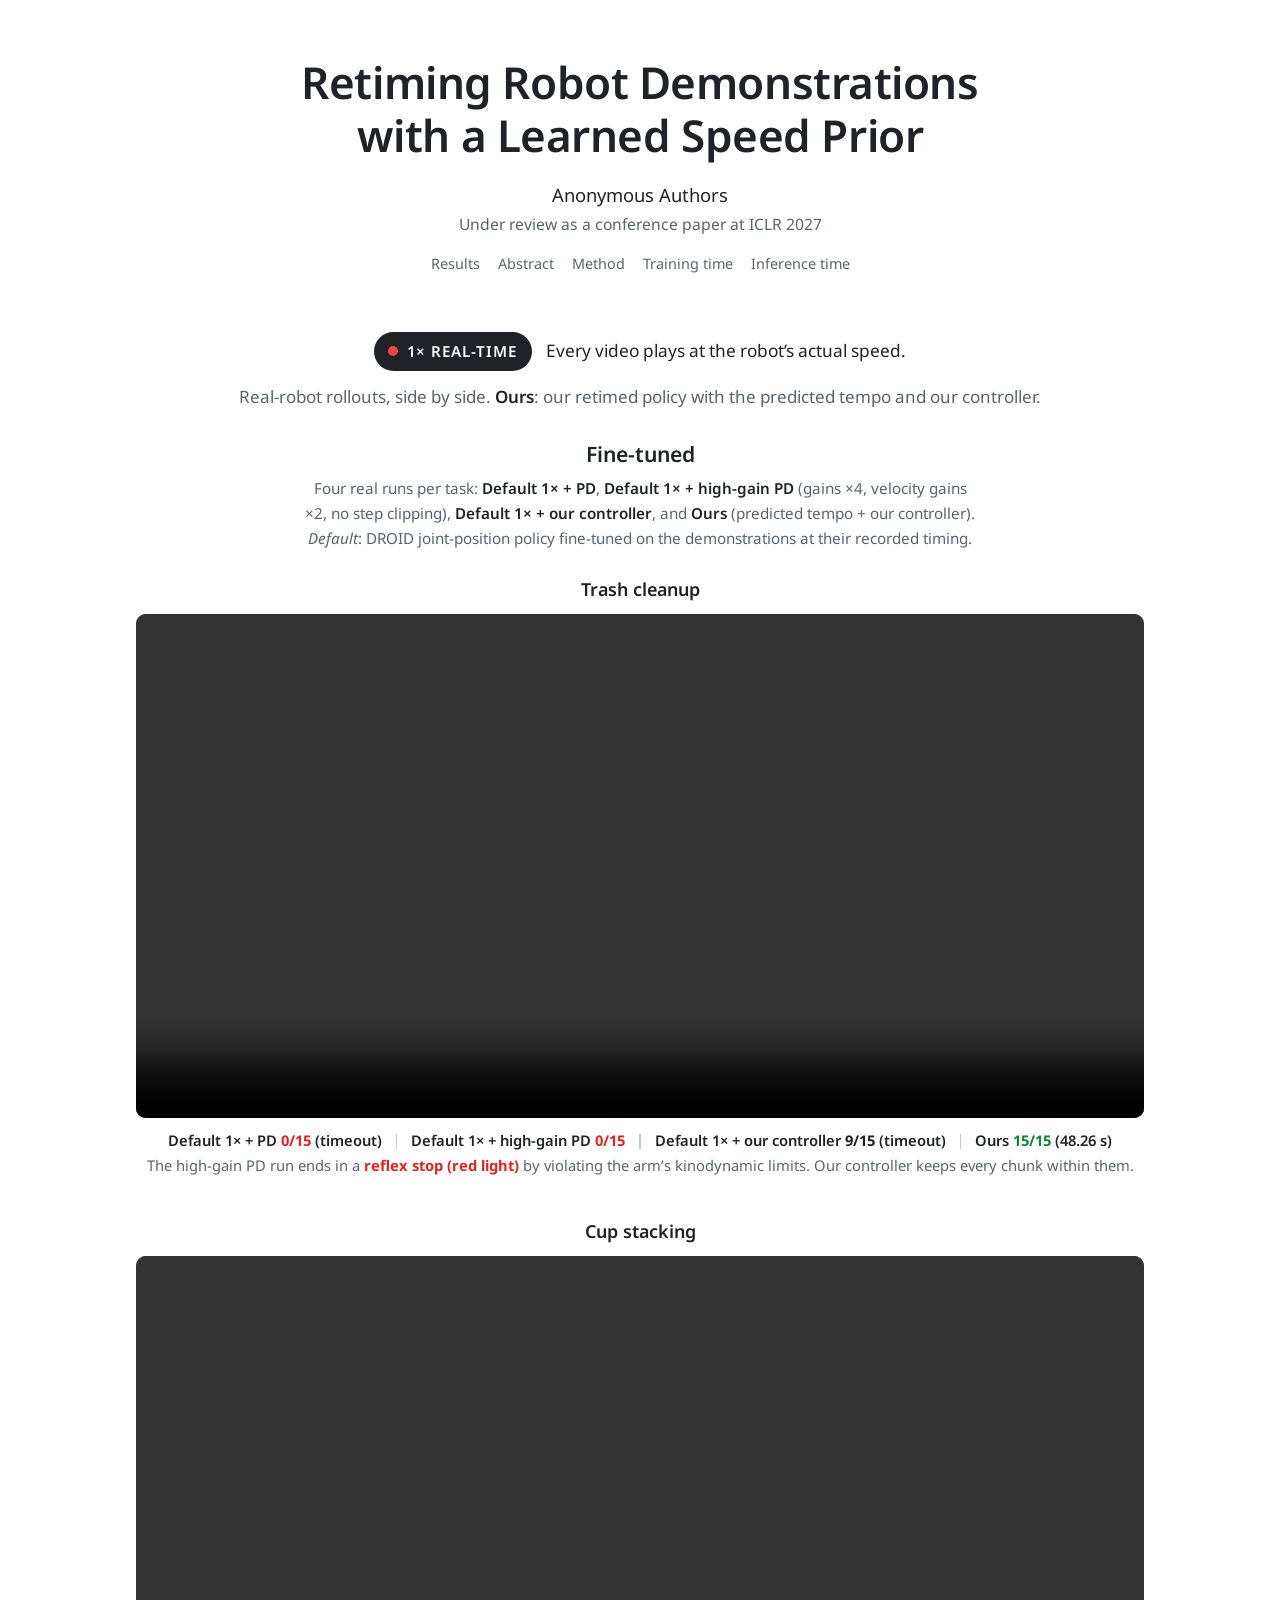
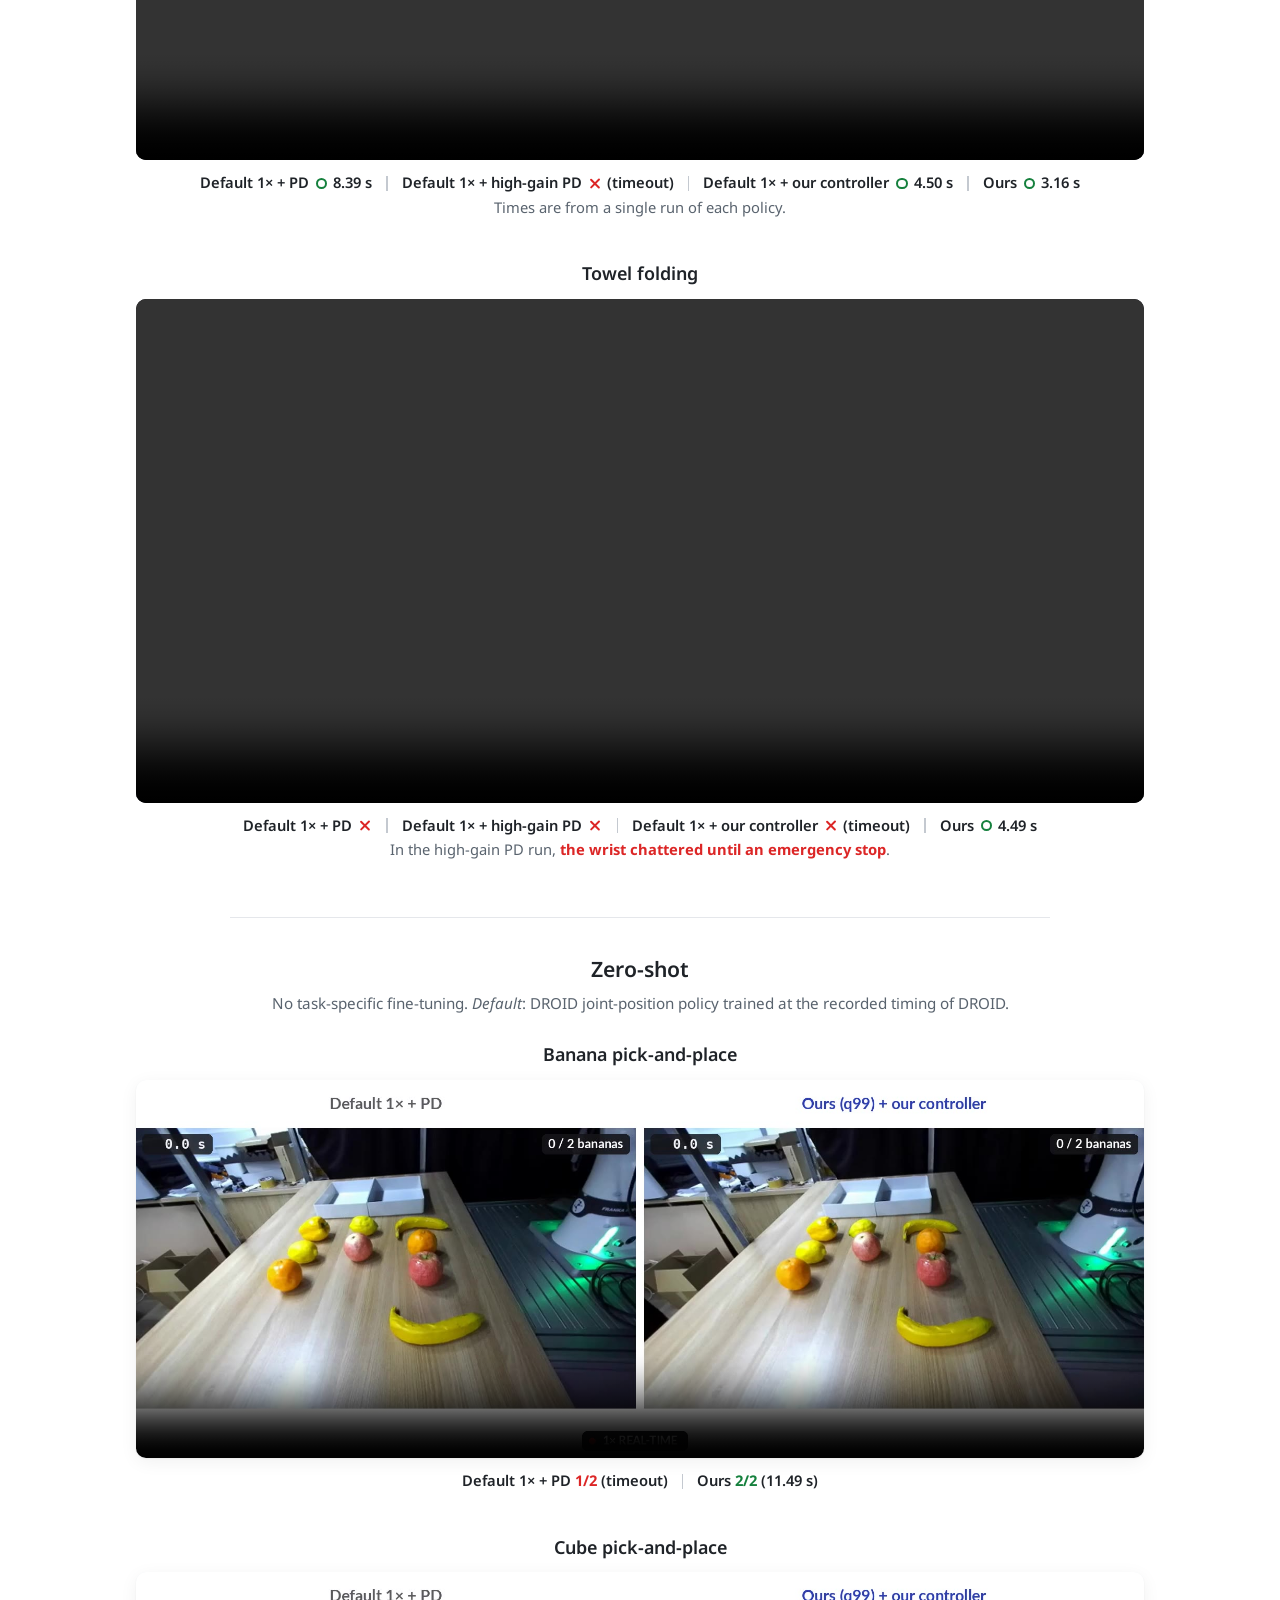
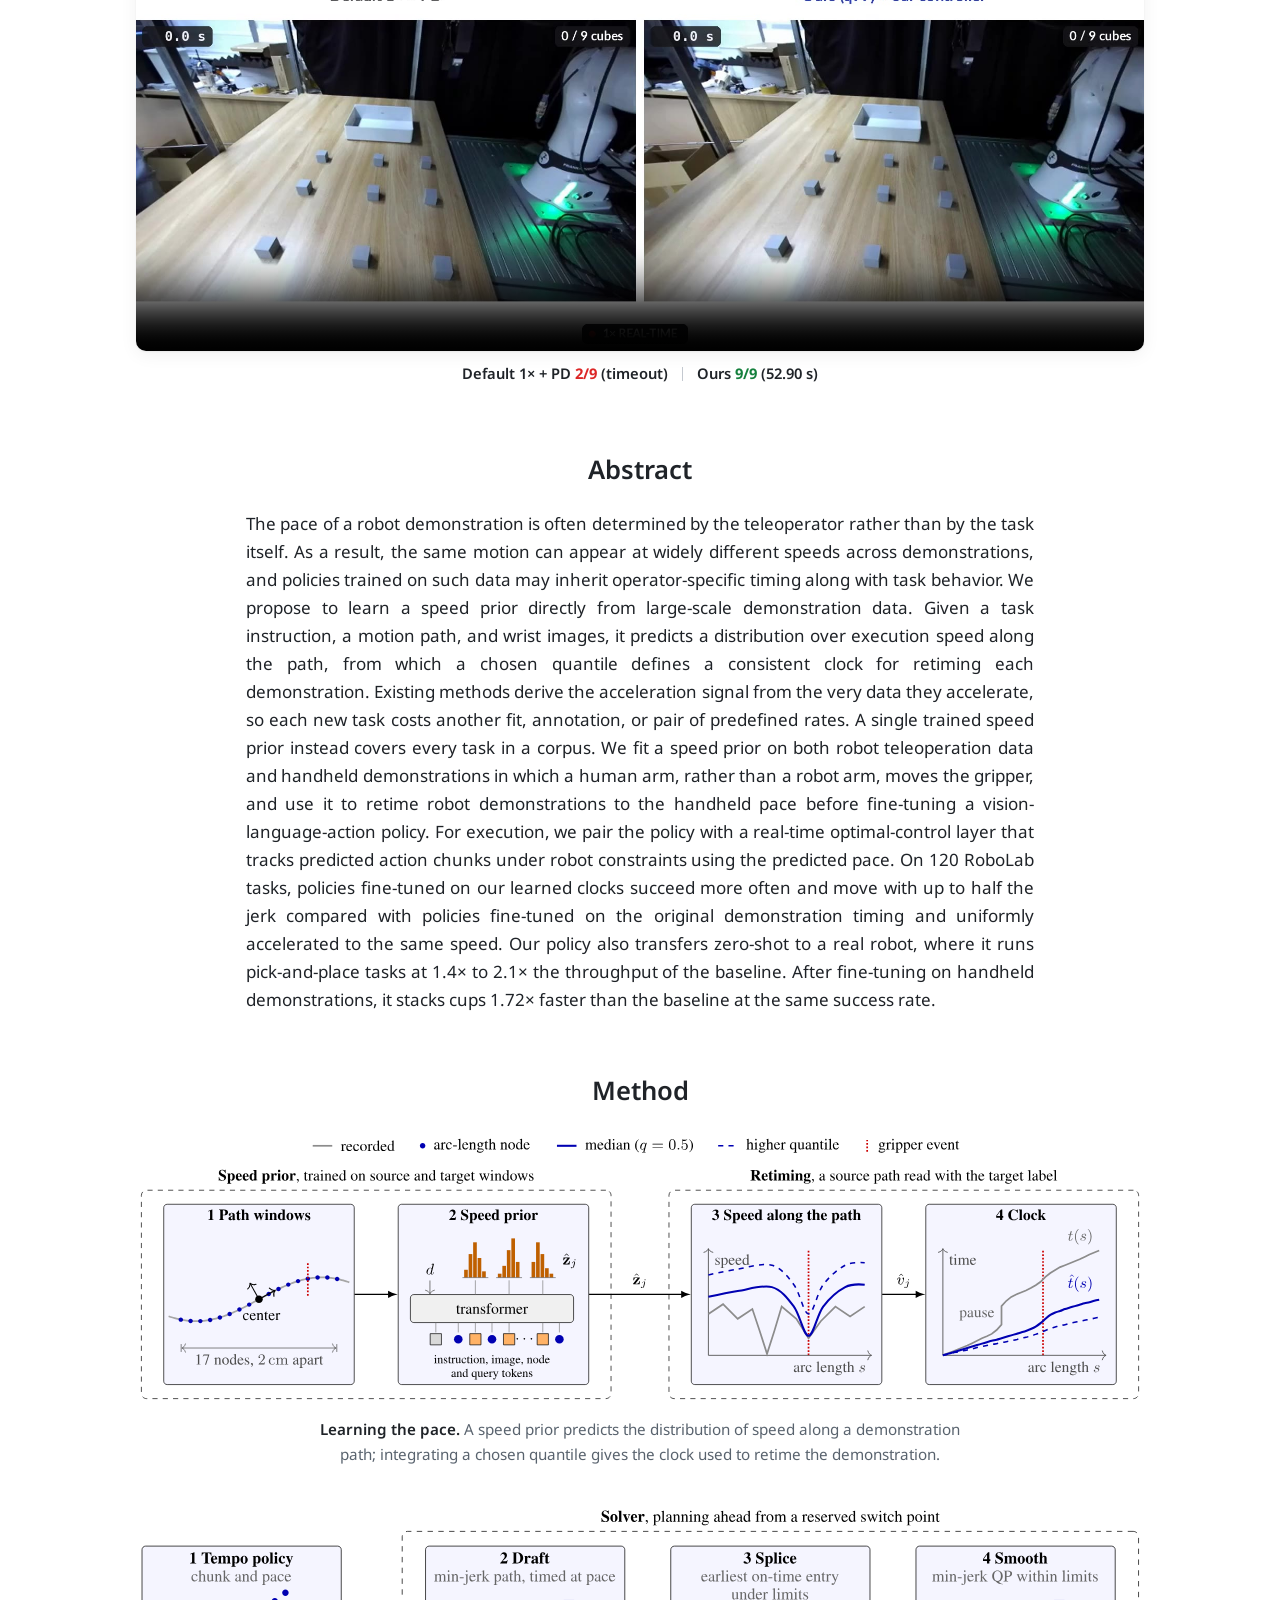
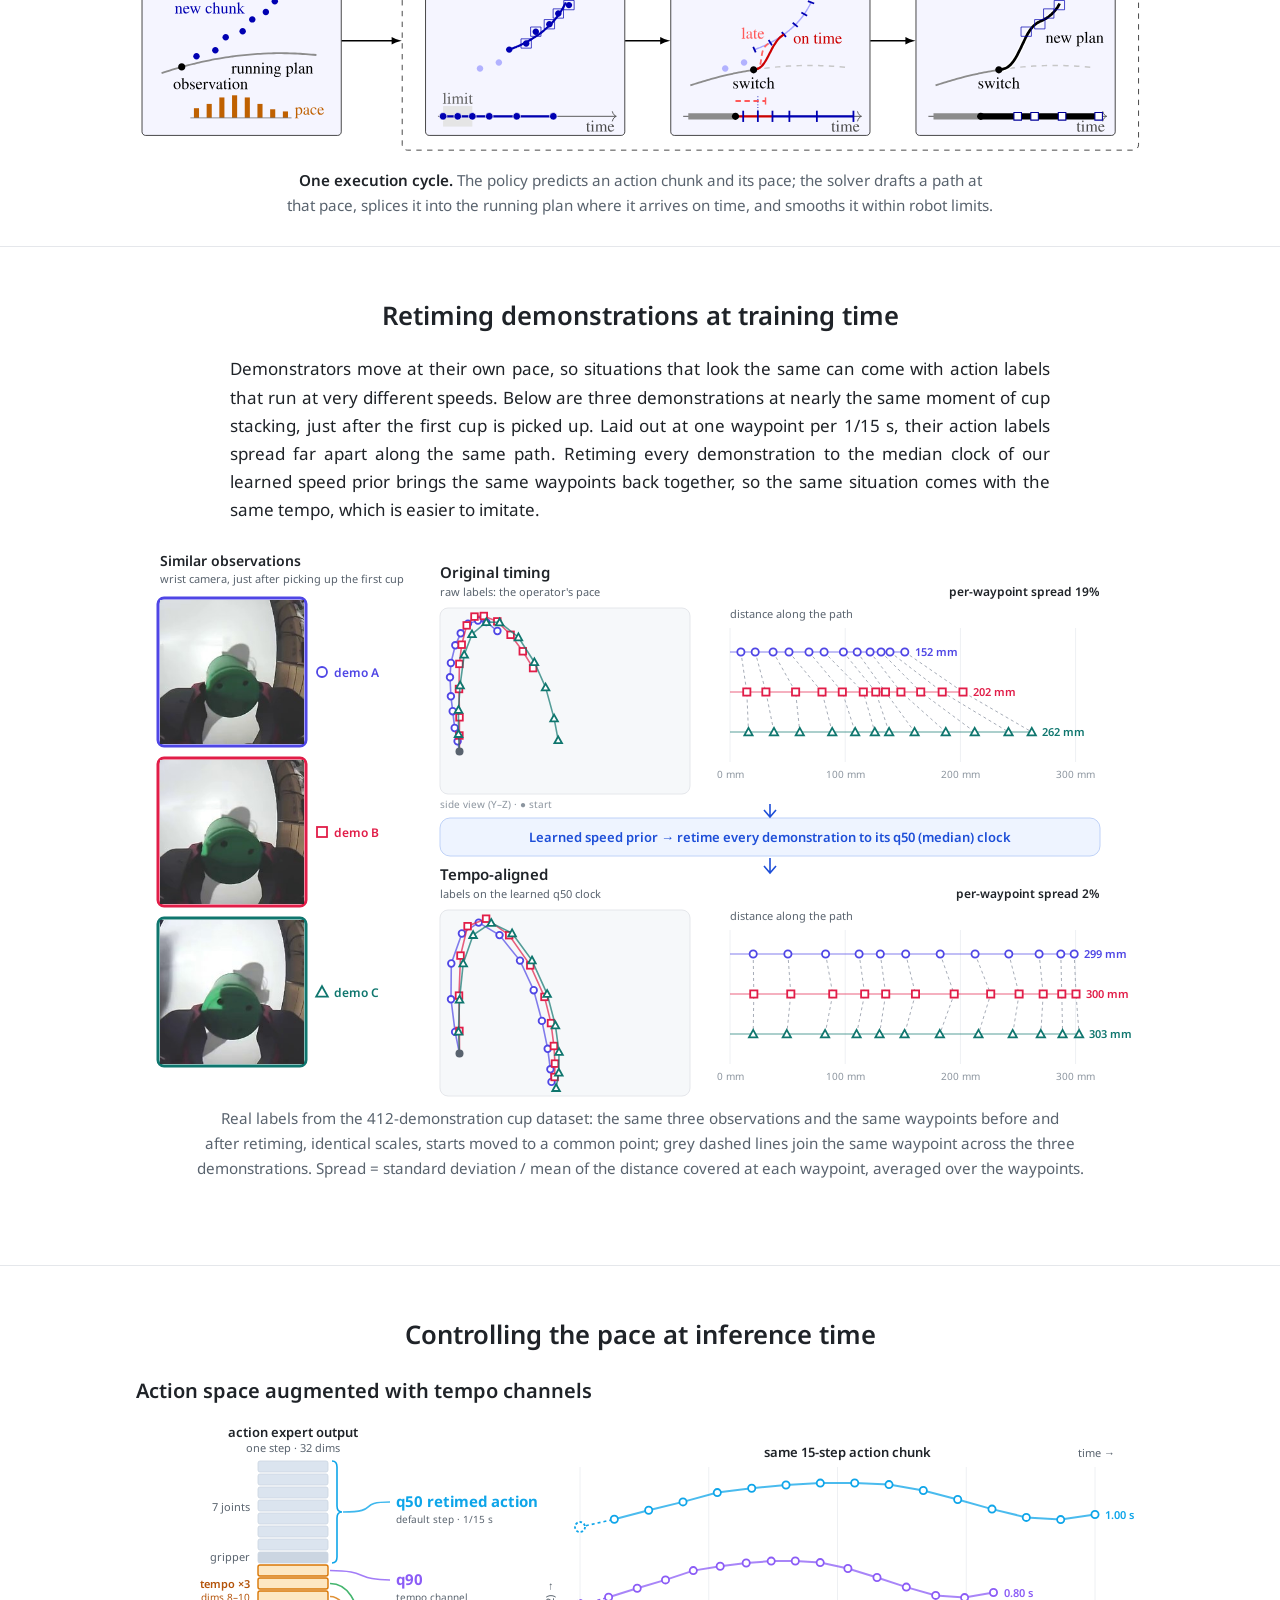
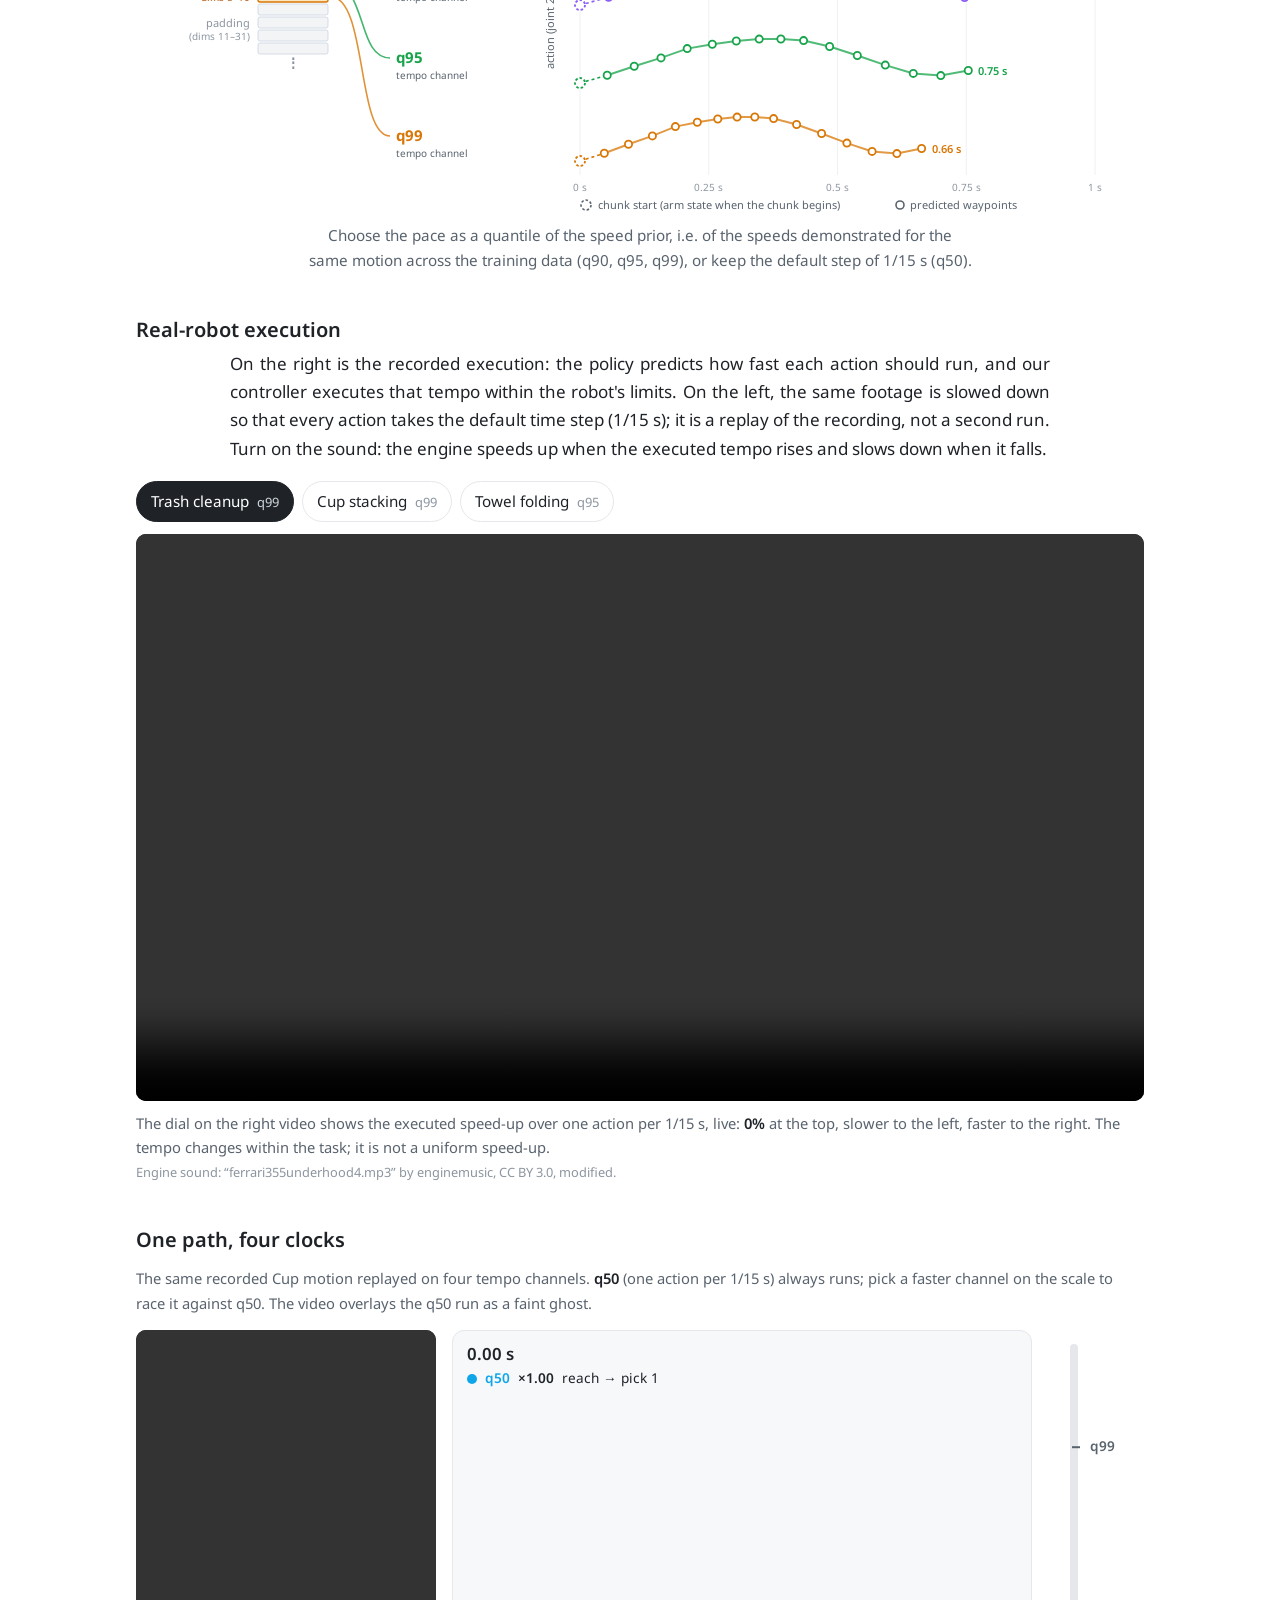
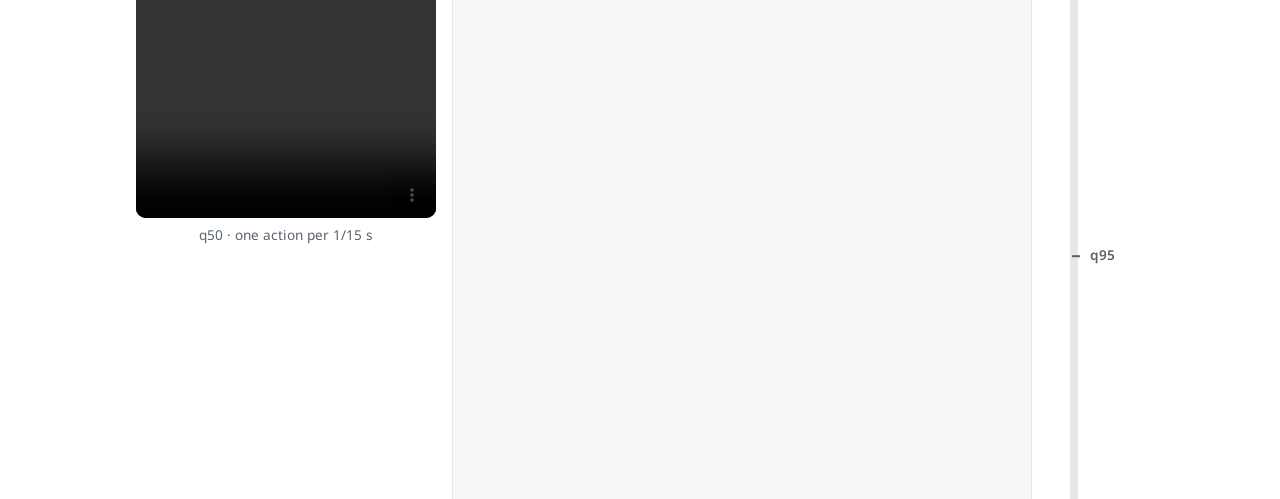
==== commit 95d41b4e: "Abstract: follow the revised paper Wrist images in the input list, the zero-shot throughput sentence" ====
--- a/index.html
+++ b/index.html
@@ -110,7 +110,7 @@
   <section id="abstract" class="abstract">
     <div class="container narrow">
       <h2 class="section-title">Abstract</h2>
-      <p>The pace of a robot demonstration is often determined by the teleoperator rather than by the task itself. As a result, the same motion can appear at widely different speeds across demonstrations, and policies trained on such data may inherit operator-specific timing along with task behavior. We propose to learn a speed prior directly from large-scale demonstration data. Given a task instruction, a motion path and the images along it, it predicts a distribution over execution speed along the path, from which a chosen quantile defines a consistent clock for retiming each demonstration. Existing methods derive the acceleration signal from the very data they accelerate, so each new task costs another fit, annotation, or pair of predefined rates. A single trained speed prior instead covers every task in a corpus. We fit a speed prior on both robot teleoperation data and handheld demonstrations in which a human arm, rather than a robot arm, moves the gripper, and use it to retime robot demonstrations to the handheld pace before fine-tuning a vision-language-action policy. For execution, we pair the policy with a real-time optimal-control layer that tracks predicted action chunks under robot constraints using the predicted pace. On 120 RoboLab tasks, policies fine-tuned on our learned clocks succeed more often and move with up to half the jerk compared with policies fine-tuned on the original demonstration timing and uniformly accelerated to the same speed. On a real robot, our policy stacks cups in 3.50&nbsp;s, 1.72&times; faster than the default policy&rsquo;s 6.02&nbsp;s while succeeding as often, in 29 of 30 trials.</p>
+      <p>The pace of a robot demonstration is often determined by the teleoperator rather than by the task itself. As a result, the same motion can appear at widely different speeds across demonstrations, and policies trained on such data may inherit operator-specific timing along with task behavior. We propose to learn a speed prior directly from large-scale demonstration data. Given a task instruction, a motion path, and wrist images, it predicts a distribution over execution speed along the path, from which a chosen quantile defines a consistent clock for retiming each demonstration. Existing methods derive the acceleration signal from the very data they accelerate, so each new task costs another fit, annotation, or pair of predefined rates. A single trained speed prior instead covers every task in a corpus. We fit a speed prior on both robot teleoperation data and handheld demonstrations in which a human arm, rather than a robot arm, moves the gripper, and use it to retime robot demonstrations to the handheld pace before fine-tuning a vision-language-action policy. For execution, we pair the policy with a real-time optimal-control layer that tracks predicted action chunks under robot constraints using the predicted pace. On 120 RoboLab tasks, policies fine-tuned on our learned clocks succeed more often and move with up to half the jerk compared with policies fine-tuned on the original demonstration timing and uniformly accelerated to the same speed. Our policy also transfers zero-shot to a real robot, where it runs pick-and-place tasks at 1.4&times; to 2.1&times; the throughput of the baseline. After fine-tuning on handheld demonstrations, it stacks cups 1.72&times; faster than the baseline at the same success rate.</p>
     </div>
   </section>
 
